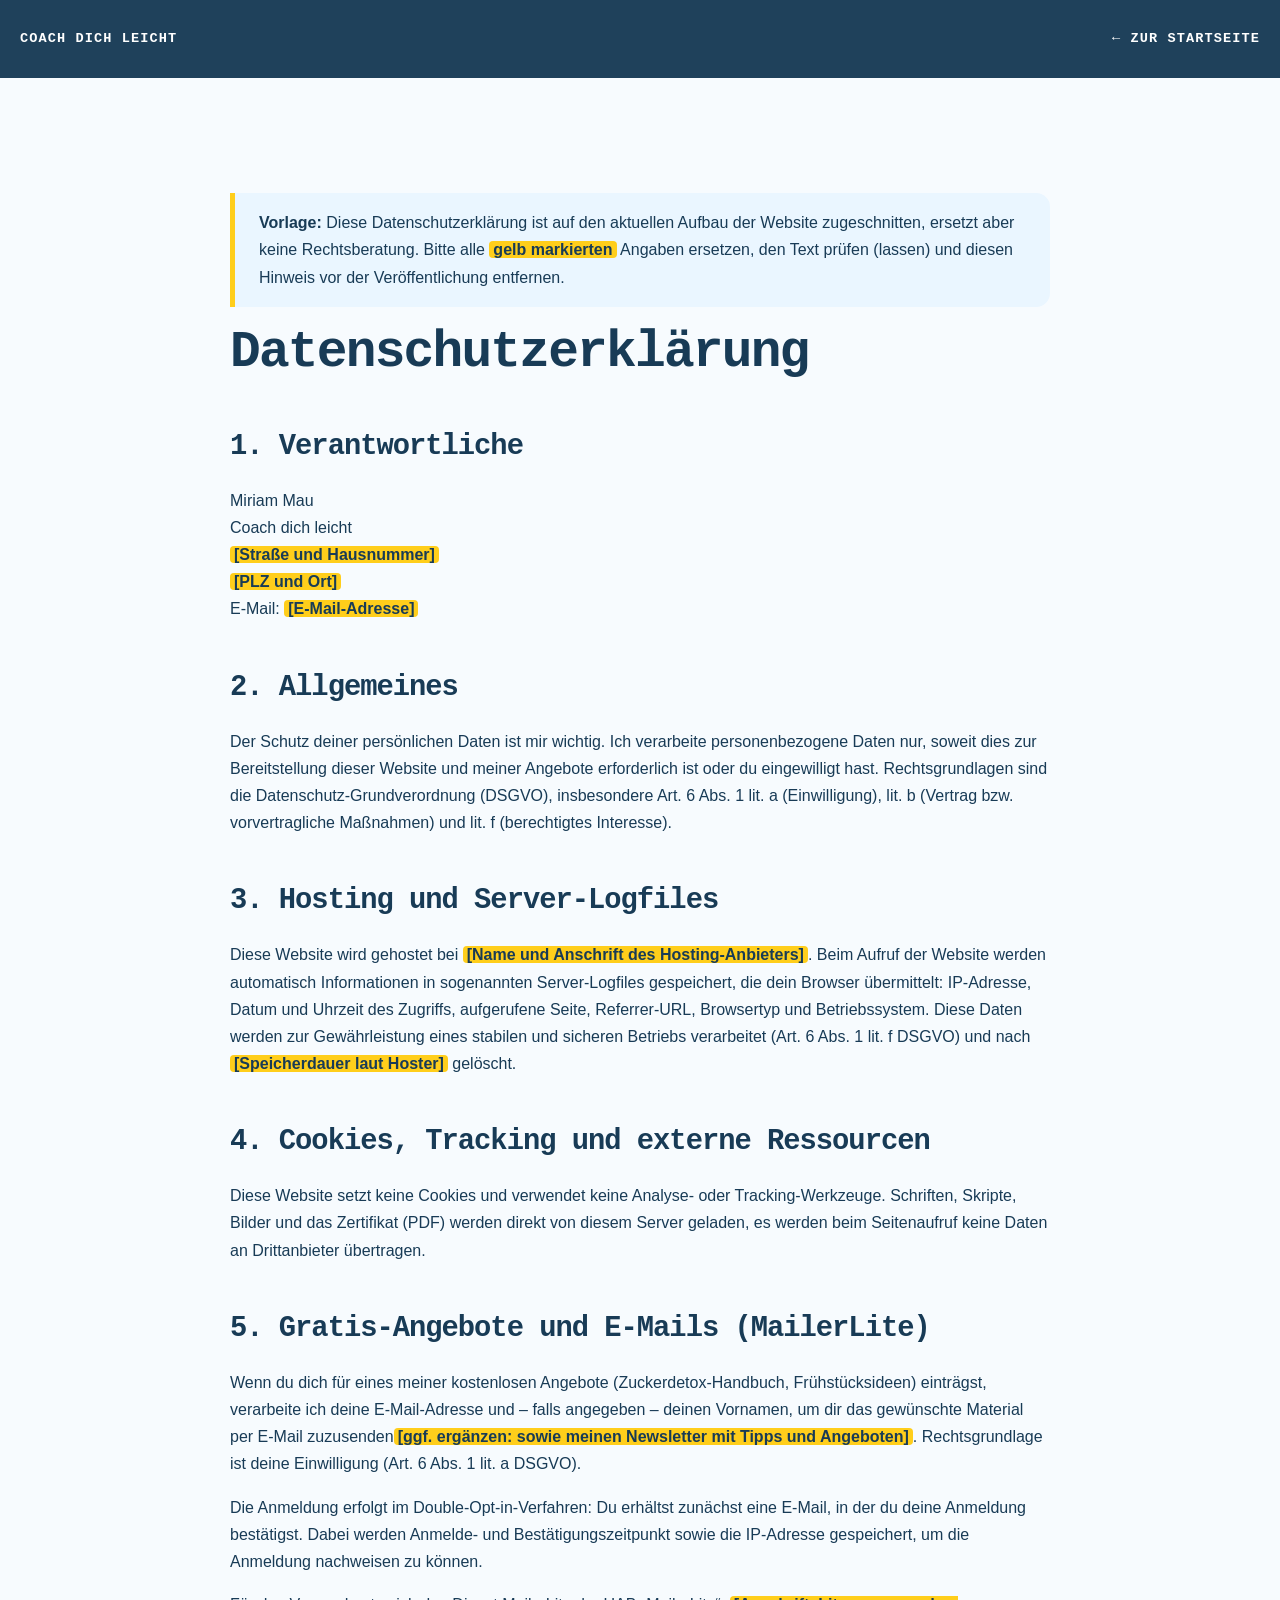
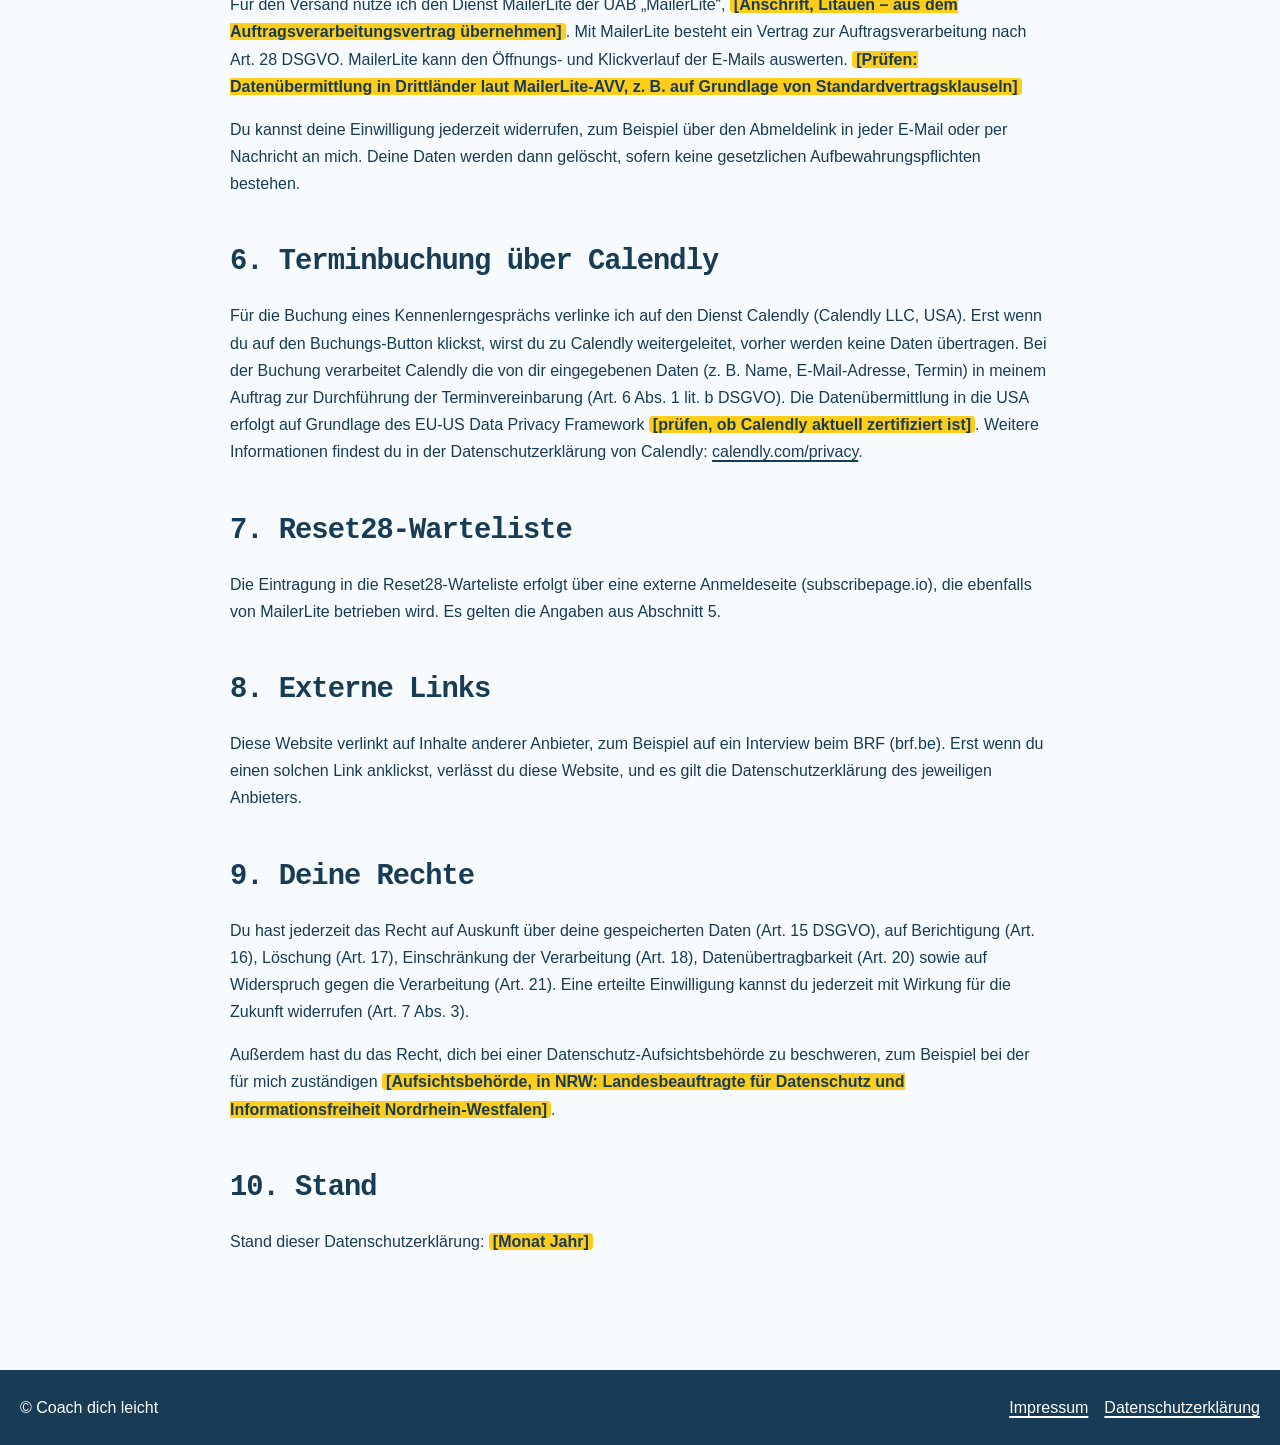
==== datenschutz.html @ 6de807da "Performance, flüssige Animationen und Rechtsseiten-Vorlagen - Bilder als WebP in mehreren Größen (bi" ====
<!DOCTYPE html>
<html lang="de">
<head>
  <meta charset="UTF-8">
  <meta name="viewport" content="width=device-width, initial-scale=1.0">
  <meta name="theme-color" content="#183B56">
  <title>Datenschutzerklärung | Coach dich leicht</title>

  <link rel="icon" href="favicon.ico" sizes="any">
  <link rel="stylesheet" href="style.css">
</head>
<body>
  <a class="skip-link" href="#main-content">Zum Inhalt springen</a>

  <header class="site-header">
    <div class="nav-container">
      <a class="brand-link" href="index.html" aria-label="Coach dich leicht – zur Startseite">
        <span>Coach dich leicht</span>
      </a>
      <a class="brand-link" href="index.html">← Zur Startseite</a>
    </div>
  </header>

  <main id="main-content" tabindex="-1">
    <section class="section">
      <div class="page-container legal-page">
        <!-- VORLAGE: Alle gelb markierten Platzhalter ersetzen, Angaben prüfen (lassen)
             und diesen Hinweiskasten vor der Veröffentlichung löschen. -->
        <p class="legal-note"><strong>Vorlage:</strong> Diese Datenschutzerklärung ist auf den aktuellen Aufbau der Website zugeschnitten, ersetzt aber keine Rechtsberatung. Bitte alle <span class="placeholder">gelb markierten</span> Angaben ersetzen, den Text prüfen (lassen) und diesen Hinweis vor der Veröffentlichung entfernen.</p>

        <h1>Datenschutzerklärung</h1>

        <h2>1. Verantwortliche</h2>
        <p>
          Miriam Mau<br>
          Coach dich leicht<br>
          <span class="placeholder">[Straße und Hausnummer]</span><br>
          <span class="placeholder">[PLZ und Ort]</span><br>
          E-Mail: <span class="placeholder">[E-Mail-Adresse]</span>
        </p>

        <h2>2. Allgemeines</h2>
        <p>Der Schutz deiner persönlichen Daten ist mir wichtig. Ich verarbeite personenbezogene Daten nur, soweit dies zur Bereitstellung dieser Website und meiner Angebote erforderlich ist oder du eingewilligt hast. Rechtsgrundlagen sind die Datenschutz-Grundverordnung (DSGVO), insbesondere Art. 6 Abs. 1 lit. a (Einwilligung), lit. b (Vertrag bzw. vorvertragliche Maßnahmen) und lit. f (berechtigtes Interesse).</p>

        <h2>3. Hosting und Server-Logfiles</h2>
        <p>Diese Website wird gehostet bei <span class="placeholder">[Name und Anschrift des Hosting-Anbieters]</span>. Beim Aufruf der Website werden automatisch Informationen in sogenannten Server-Logfiles gespeichert, die dein Browser übermittelt: IP-Adresse, Datum und Uhrzeit des Zugriffs, aufgerufene Seite, Referrer-URL, Browsertyp und Betriebssystem. Diese Daten werden zur Gewährleistung eines stabilen und sicheren Betriebs verarbeitet (Art. 6 Abs. 1 lit. f DSGVO) und nach <span class="placeholder">[Speicherdauer laut Hoster]</span> gelöscht.</p>

        <h2>4. Cookies, Tracking und externe Ressourcen</h2>
        <p>Diese Website setzt keine Cookies und verwendet keine Analyse- oder Tracking-Werkzeuge. Schriften, Skripte, Bilder und das Zertifikat (PDF) werden direkt von diesem Server geladen, es werden beim Seitenaufruf keine Daten an Drittanbieter übertragen.</p>

        <h2>5. Gratis-Angebote und E-Mails (MailerLite)</h2>
        <p>Wenn du dich für eines meiner kostenlosen Angebote (Zuckerdetox-Handbuch, Frühstücksideen) einträgst, verarbeite ich deine E-Mail-Adresse und – falls angegeben – deinen Vornamen, um dir das gewünschte Material per E-Mail zuzusenden<span class="placeholder">[ggf. ergänzen: sowie meinen Newsletter mit Tipps und Angeboten]</span>. Rechtsgrundlage ist deine Einwilligung (Art. 6 Abs. 1 lit. a DSGVO).</p>
        <p>Die Anmeldung erfolgt im Double-Opt-in-Verfahren: Du erhältst zunächst eine E-Mail, in der du deine Anmeldung bestätigst. Dabei werden Anmelde- und Bestätigungszeitpunkt sowie die IP-Adresse gespeichert, um die Anmeldung nachweisen zu können.</p>
        <p>Für den Versand nutze ich den Dienst MailerLite der UAB „MailerLite“, <span class="placeholder">[Anschrift, Litauen – aus dem Auftragsverarbeitungsvertrag übernehmen]</span>. Mit MailerLite besteht ein Vertrag zur Auftragsverarbeitung nach Art. 28 DSGVO. MailerLite kann den Öffnungs- und Klickverlauf der E-Mails auswerten. <span class="placeholder">[Prüfen: Datenübermittlung in Drittländer laut MailerLite-AVV, z. B. auf Grundlage von Standardvertragsklauseln]</span></p>
        <p>Du kannst deine Einwilligung jederzeit widerrufen, zum Beispiel über den Abmeldelink in jeder E-Mail oder per Nachricht an mich. Deine Daten werden dann gelöscht, sofern keine gesetzlichen Aufbewahrungspflichten bestehen.</p>

        <h2>6. Terminbuchung über Calendly</h2>
        <p>Für die Buchung eines Kennenlerngesprächs verlinke ich auf den Dienst Calendly (Calendly LLC, USA). Erst wenn du auf den Buchungs-Button klickst, wirst du zu Calendly weitergeleitet, vorher werden keine Daten übertragen. Bei der Buchung verarbeitet Calendly die von dir eingegebenen Daten (z. B. Name, E-Mail-Adresse, Termin) in meinem Auftrag zur Durchführung der Terminvereinbarung (Art. 6 Abs. 1 lit. b DSGVO). Die Datenübermittlung in die USA erfolgt auf Grundlage des EU-US Data Privacy Framework <span class="placeholder">[prüfen, ob Calendly aktuell zertifiziert ist]</span>. Weitere Informationen findest du in der Datenschutzerklärung von Calendly: <a href="https://calendly.com/privacy" target="_blank" rel="noopener noreferrer">calendly.com/privacy</a>.</p>

        <h2>7. Reset28-Warteliste</h2>
        <p>Die Eintragung in die Reset28-Warteliste erfolgt über eine externe Anmeldeseite (subscribepage.io), die ebenfalls von MailerLite betrieben wird. Es gelten die Angaben aus Abschnitt 5.</p>

        <h2>8. Externe Links</h2>
        <p>Diese Website verlinkt auf Inhalte anderer Anbieter, zum Beispiel auf ein Interview beim BRF (brf.be). Erst wenn du einen solchen Link anklickst, verlässt du diese Website, und es gilt die Datenschutzerklärung des jeweiligen Anbieters.</p>

        <h2>9. Deine Rechte</h2>
        <p>Du hast jederzeit das Recht auf Auskunft über deine gespeicherten Daten (Art. 15 DSGVO), auf Berichtigung (Art. 16), Löschung (Art. 17), Einschränkung der Verarbeitung (Art. 18), Datenübertragbarkeit (Art. 20) sowie auf Widerspruch gegen die Verarbeitung (Art. 21). Eine erteilte Einwilligung kannst du jederzeit mit Wirkung für die Zukunft widerrufen (Art. 7 Abs. 3).</p>
        <p>Außerdem hast du das Recht, dich bei einer Datenschutz-Aufsichtsbehörde zu beschweren, zum Beispiel bei der für mich zuständigen <span class="placeholder">[Aufsichtsbehörde, in NRW: Landesbeauftragte für Datenschutz und Informationsfreiheit Nordrhein-Westfalen]</span>.</p>

        <h2>10. Stand</h2>
        <p>Stand dieser Datenschutzerklärung: <span class="placeholder">[Monat Jahr]</span></p>
      </div>
    </section>
  </main>

  <footer class="site-footer">
    <div class="page-container footer-inner">
      <p>&copy; Coach dich leicht</p>
      <nav aria-label="Rechtliche Navigation">
        <a href="impressum.html">Impressum</a>
        <a href="datenschutz.html" aria-current="page">Datenschutzerklärung</a>
      </nav>
    </div>
  </footer>
</body>
</html>
---- style.css ----
/* =========================================================
   COACH DICH LEICHT – STYLE.CSS
   Mobile-first, responsive, accessible
   ========================================================= */

:root {
  --color-blue: #183b56;
  --color-blue-dark: #102c42;
  --color-yellow: #ffce1b;
  --color-yellow-dark: #e4b400;
  --color-stone: #d6b588;
  --color-stone-light: #f3e8d8;
  --color-white: #ffffff;
  --color-ink: #183b56;
  --color-muted: #5f6f7b;
  --color-error: #a32121;
  --color-success: #216e39;

  --font-family: "Helvetica Neue", Helvetica, Arial, sans-serif;
  --container: 1180px;
  --header-height: 72px;

  --radius-small: 10px;
  --radius-medium: 18px;
  --radius-large: 28px;

  --shadow-small: 0 8px 24px rgba(24, 59, 86, 0.10);
  --shadow-medium: 0 18px 45px rgba(24, 59, 86, 0.16);

  --space-1: 0.5rem;
  --space-2: 0.75rem;
  --space-3: 1rem;
  --space-4: 1.5rem;
  --space-5: 2rem;
  --space-6: 3rem;
  --space-7: 4.5rem;
  --space-8: 6rem;
}

*,
*::before,
*::after {
  box-sizing: border-box;
}

html {
  scroll-behavior: smooth;
  scroll-padding-top: var(--header-height);
}

body {
  margin: 0;
  overflow-x: hidden;
  color: var(--color-ink);
  background: var(--color-white);
  font-family: var(--font-family);
  font-size: 1rem;
  line-height: 1.65;
  -webkit-font-smoothing: antialiased;
  text-rendering: optimizeLegibility;
}

img {
  display: block;
  max-width: 100%;
  height: auto;
}

a {
  color: inherit;
  text-decoration-thickness: 0.1em;
  text-underline-offset: 0.2em;
}

button,
input,
select,
textarea {
  font: inherit;
}

button,
a {
  -webkit-tap-highlight-color: transparent;
}

h1,
h2,
h3,
h4,
p,
blockquote,
figure {
  margin-top: 0;
}

h1,
h2,
h3,
h4 {
  color: var(--color-blue);
  font-weight: 800;
  line-height: 1.15;
  text-wrap: balance;
}

h1,
h2,
h3 {
  text-transform: uppercase;
  letter-spacing: 0.035em;
}

h1 {
  font-size: clamp(2rem, 7vw, 4.5rem);
}

h2 {
  font-size: clamp(2rem, 5vw, 3.5rem);
}

h3 {
  font-size: clamp(1.4rem, 3vw, 2.1rem);
}

h4 {
  margin-top: var(--space-5);
  font-size: clamp(1.15rem, 2vw, 1.45rem);
  text-transform: uppercase;
  letter-spacing: 0.025em;
}

p:last-child {
  margin-bottom: 0;
}

section,
article {
  scroll-margin-top: calc(var(--header-height) + 18px);
}

.page-container {
  width: min(calc(100% - 2rem), var(--container));
  margin-inline: auto;
}

.section {
  padding-block: var(--space-7);
}

.section-heading {
  max-width: 760px;
  margin-bottom: var(--space-6);
}

.section-heading h2 {
  margin-bottom: 0;
}

.section-heading-light h2,
.section-heading-light .eyebrow {
  color: var(--color-white);
}

.eyebrow {
  margin-bottom: var(--space-1);
  color: var(--color-blue);
  font-size: 0.82rem;
  font-weight: 800;
  letter-spacing: 0.16em;
  text-transform: uppercase;
}

.skip-link {
  position: fixed;
  z-index: 9999;
  top: 0.5rem;
  left: 0.5rem;
  padding: 0.7rem 1rem;
  border-radius: var(--radius-small);
  color: var(--color-white);
  background: var(--color-blue);
  transform: translateY(-150%);
}

.skip-link:focus {
  transform: translateY(0);
}

:focus-visible {
  outline: 3px solid var(--color-yellow);
  outline-offset: 4px;
}

/* Header and navigation */
.site-header {
  position: sticky;
  z-index: 1000;
  top: 0;
  min-height: var(--header-height);
  color: var(--color-white);
  background: var(--color-blue);
  box-shadow: 0 4px 20px rgba(16, 44, 66, 0.18);
}

.nav-container {
  position: relative;
  display: flex;
  align-items: center;
  justify-content: space-between;
  width: min(calc(100% - 2rem), var(--container));
  min-height: var(--header-height);
  margin-inline: auto;
}

.brand-link {
  color: var(--color-white);
  font-size: 0.85rem;
  font-weight: 800;
  letter-spacing: 0.08em;
  text-decoration: none;
  text-transform: uppercase;
}

.menu-toggle {
  display: grid;
  gap: 5px;
  width: 46px;
  height: 46px;
  padding: 11px;
  border: 1px solid rgba(255, 255, 255, 0.5);
  border-radius: var(--radius-small);
  color: var(--color-white);
  background: transparent;
  cursor: pointer;
}

.menu-toggle span {
  display: block;
  width: 100%;
  height: 2px;
  margin-block: auto;
  border-radius: 999px;
  background: currentColor;
  transition: transform 220ms ease, opacity 220ms ease;
}

.menu-toggle[aria-expanded="true"] span:nth-child(1) {
  transform: translateY(7px) rotate(45deg);
}

.menu-toggle[aria-expanded="true"] span:nth-child(2) {
  opacity: 0;
}

.menu-toggle[aria-expanded="true"] span:nth-child(3) {
  transform: translateY(-7px) rotate(-45deg);
}

.primary-navigation {
  position: absolute;
  top: calc(100% + 1px);
  right: 0;
  left: 0;
  display: none;
  padding: 1rem;
  color: var(--color-blue);
  background: var(--color-white);
  box-shadow: var(--shadow-medium);
}

.primary-navigation.is-open {
  display: block;
}

.nav-list,
.nav-submenu {
  padding: 0;
  margin: 0;
  list-style: none;
}

.nav-list a {
  display: block;
  padding: 0.75rem 0.4rem;
  font-size: 0.78rem;
  font-weight: 800;
  letter-spacing: 0.08em;
  text-decoration: none;
  text-transform: uppercase;
}

.nav-list a:hover,
.nav-list a:focus-visible {
  color: var(--color-blue-dark);
  text-decoration: underline;
  text-decoration-color: var(--color-yellow);
  text-decoration-thickness: 3px;
}

.nav-submenu {
  padding-left: 1rem;
  border-left: 3px solid var(--color-yellow);
}

.nav-submenu a {
  font-size: 0.72rem;
  text-transform: none;
}

/* Buttons */
.button {
  display: inline-flex;
  align-items: center;
  justify-content: center;
  min-height: 48px;
  padding: 0.85rem 1.25rem;
  border: 2px solid transparent;
  border-radius: var(--radius-small);
  font-size: 0.78rem;
  font-weight: 900;
  letter-spacing: 0.055em;
  line-height: 1.2;
  text-align: center;
  text-decoration: none;
  text-transform: uppercase;
  cursor: pointer;
  transition: transform 180ms ease, box-shadow 180ms ease, background 180ms ease;
}

.button-primary {
  border-color: var(--color-white);
  color: var(--color-blue);
  background: var(--color-yellow);
  box-shadow: 0 8px 18px rgba(24, 59, 86, 0.18);
}

.button-primary:hover {
  background: var(--color-yellow-dark);
  box-shadow: 0 12px 24px rgba(24, 59, 86, 0.24);
  transform: translateY(-2px);
}

/* Hero */
.hero {
  position: relative;
  display: grid;
  min-height: calc(100svh - var(--header-height));
  overflow: hidden;
  place-items: center;
  background:
    radial-gradient(circle at 50% 45%, rgba(214, 181, 136, 0.18), transparent 42%),
    var(--color-white);
}

.hero-inner {
  display: grid;
  justify-items: center;
  padding-block: clamp(3rem, 9vw, 7rem);
  text-align: center;
}

.hero-logo {
  width: min(90vw, 650px);
  max-height: 47vh;
  margin-bottom: var(--space-4);
  object-fit: contain;
}

.hero-text {
  max-width: 900px;
}

.hero-text h1 {
  margin-bottom: var(--space-3);
}

.hero-text p {
  max-width: 700px;
  margin-inline: auto;
  color: var(--color-muted);
  font-size: clamp(1rem, 2vw, 1.25rem);
}

.hero-buttons {
  display: flex;
  flex-wrap: wrap;
  gap: var(--space-3);
  justify-content: center;
  margin-top: var(--space-4);
}

/* About */
.about-section {
  background: var(--color-stone);
}

.story-row {
  display: grid;
  gap: var(--space-4);
  align-items: stretch;
  margin-bottom: var(--space-6);
}

.story-row:last-child {
  margin-bottom: 0;
}

.story-media {
  overflow: hidden;
  min-height: 350px;
  margin: 0;
  border: 3px solid var(--color-blue);
  border-radius: var(--radius-medium);
  background: var(--color-white);
  box-shadow: var(--shadow-medium);
}

.story-media-yellow {
  border-color: var(--color-yellow);
}

.story-media img {
  width: 100%;
  height: 100%;
  object-fit: cover;
  object-position: center;
}

.story-card {
  display: flex;
  flex-direction: column;
  justify-content: center;
  padding: clamp(1.35rem, 4vw, 2.5rem);
  border: 3px solid var(--color-yellow);
  border-radius: var(--radius-medium);
  background: var(--color-white);
  box-shadow: var(--shadow-small);
}

.story-card-blue {
  border-color: var(--color-blue);
}

.story-card blockquote {
  padding-left: var(--space-4);
  border-left: 5px solid var(--color-yellow);
  color: var(--color-blue);
  font-size: clamp(1.1rem, 2.4vw, 1.45rem);
  font-weight: 700;
}

/* Testimonials */
.testimonials-section {
  background: var(--color-yellow);
}

.carousel-shell {
  position: relative;
}

.testimonials-track {
  display: flex;
  gap: var(--space-4);
  overflow-x: auto;
  /* No horizontal padding: it made the track snap-scroll on load,
     which Chrome treats as a scroll and stops measuring LCP. */
  padding: 0.5rem 0 1.5rem;
  scroll-padding-inline: 0.25rem;
  scroll-behavior: smooth;
  scroll-snap-type: x mandatory;
  scrollbar-color: var(--color-blue) rgba(255, 255, 255, 0.5);
  scrollbar-width: thin;
}

.testimonial-card {
  flex: 0 0 min(88vw, 390px);
  min-height: 285px;
  padding: clamp(1.35rem, 4vw, 2rem);
  border: 2px solid rgba(24, 59, 86, 0.14);
  border-radius: var(--radius-medium);
  background: var(--color-white);
  box-shadow: var(--shadow-medium);
  scroll-snap-align: start;
}

.testimonial-card p {
  font-size: 1.02rem;
}

.carousel-button {
  position: absolute;
  z-index: 2;
  top: 50%;
  display: none;
  width: 48px;
  height: 48px;
  border: 2px solid var(--color-blue);
  border-radius: 50%;
  color: var(--color-blue);
  background: var(--color-white);
  box-shadow: var(--shadow-small);
  cursor: pointer;
  transform: translateY(-50%);
}

.carousel-button--prev {
  left: -24px;
}

.carousel-button--next {
  right: -24px;
}

/* Offers */
.offers-section {
  color: var(--color-white);
  background: var(--color-blue);
}

.offer-jump-links {
  display: flex;
  flex-wrap: wrap;
  gap: var(--space-3);
  margin-bottom: var(--space-5);
}

.offer-intro,
.offer-card {
  margin-bottom: var(--space-5);
  padding: clamp(1.35rem, 4vw, 2.8rem);
  border: 3px solid var(--color-stone);
  border-radius: var(--radius-medium);
  color: var(--color-blue);
  background: var(--color-white);
  box-shadow: var(--shadow-medium);
}

.offer-card:last-child {
  margin-bottom: 0;
}

.offer-card h3,
.offer-card h4,
.offer-intro h3 {
  color: var(--color-blue);
}

.offer-label {
  color: var(--color-muted);
  font-size: 0.8rem;
  font-weight: 900;
  letter-spacing: 0.13em;
  text-transform: uppercase;
}

.check-list {
  padding: 0;
  list-style: none;
}

.check-list li {
  position: relative;
  padding-left: 1.8rem;
  margin-bottom: 0.65rem;
}

.check-list li::before {
  position: absolute;
  top: 0;
  left: 0;
  color: var(--color-yellow-dark);
  content: "✓";
  font-weight: 900;
}

.reset-quotes {
  display: grid;
  gap: var(--space-3);
  margin-bottom: var(--space-4);
}

.reset-quotes blockquote {
  margin: 0;
  padding: var(--space-4);
  border-left: 5px solid var(--color-yellow);
  border-radius: 0 var(--radius-small) var(--radius-small) 0;
  background: var(--color-stone-light);
}

.reset-quotes cite {
  display: block;
  margin-top: 0.5rem;
  font-style: normal;
  font-weight: 800;
}

.price {
  display: flex;
  flex-wrap: wrap;
  gap: var(--space-2);
  align-items: baseline;
  color: var(--color-blue);
  font-size: clamp(2rem, 5vw, 3.25rem);
  font-weight: 900;
}

.price span {
  color: var(--color-muted);
  font-size: 0.8rem;
  letter-spacing: 0.08em;
  text-transform: uppercase;
}

/* Forms */
.lead-form,
.contact-form {
  margin-top: var(--space-5);
}

.form-grid {
  display: grid;
  gap: var(--space-3);
}

.form-field {
  display: grid;
  gap: 0.45rem;
  margin-bottom: var(--space-3);
}

.form-field label,
.form-checkbox label {
  font-size: 0.88rem;
  font-weight: 800;
}

.form-field input,
.form-field select,
.form-field textarea {
  width: 100%;
  border: 2px solid rgba(24, 59, 86, 0.35);
  border-radius: var(--radius-small);
  padding: 0.85rem 0.95rem;
  color: var(--color-blue);
  background: var(--color-white);
}

.form-field input:focus,
.form-field select:focus,
.form-field textarea:focus {
  border-color: var(--color-blue);
  outline: 3px solid rgba(255, 206, 27, 0.55);
}

.form-field [aria-invalid="true"] {
  border-color: var(--color-error);
}

.form-checkbox {
  display: grid;
  grid-template-columns: auto 1fr;
  gap: 0.75rem;
  align-items: start;
  margin-bottom: var(--space-4);
}

.form-checkbox input {
  width: 1.2rem;
  height: 1.2rem;
  margin-top: 0.2rem;
  accent-color: var(--color-blue);
}

.field-error {
  min-height: 1.2em;
  color: var(--color-error);
  font-size: 0.82rem;
  font-weight: 700;
}

.form-status {
  min-height: 1.5em;
  margin-top: var(--space-3);
  font-weight: 800;
}

.form-status.is-error {
  color: var(--color-error);
}

.form-status.is-success {
  color: var(--color-success);
}

/* Contact */
.contact-section {
  background: var(--color-white);
}

.contact-grid {
  display: grid;
  gap: var(--space-5);
}

.contact-copy,
.contact-form {
  padding: clamp(1.35rem, 4vw, 2.5rem);
  border-radius: var(--radius-medium);
  box-shadow: var(--shadow-small);
}

.contact-copy {
  border: 3px solid var(--color-yellow);
  background: var(--color-stone-light);
}

.contact-form {
  border: 3px solid var(--color-blue);
  background: var(--color-white);
}

/* Footer */
.site-footer {
  padding-block: var(--space-4);
  color: var(--color-white);
  background: var(--color-blue);
}

.footer-inner {
  display: flex;
  flex-wrap: wrap;
  gap: var(--space-3);
  align-items: center;
  justify-content: space-between;
}

.footer-inner p {
  margin: 0;
}

.footer-inner nav {
  display: flex;
  flex-wrap: wrap;
  gap: var(--space-3);
}

/* Tablet */
@media (min-width: 768px) {
  :root {
    --header-height: 78px;
  }

  .section {
    padding-block: var(--space-8);
  }

  .story-row {
    grid-template-columns: minmax(280px, 0.85fr) minmax(0, 1.15fr);
    gap: var(--space-5);
  }

  .story-row-reverse {
    grid-template-columns: minmax(0, 1.15fr) minmax(280px, 0.85fr);
  }

  .story-row-reverse .story-media {
    grid-column: 2;
    grid-row: 1;
  }

  .story-row-reverse .story-card {
    grid-column: 1;
    grid-row: 1;
  }

  .testimonial-card {
    flex-basis: min(46vw, 420px);
  }

  .carousel-button {
    display: grid;
    place-items: center;
  }

  .form-grid {
    grid-template-columns: repeat(2, minmax(0, 1fr));
  }

  .form-field-full {
    grid-column: 1 / -1;
  }
}

/* Laptop and desktop navigation */
@media (min-width: 992px) {
  .menu-toggle {
    display: none;
  }

  .primary-navigation {
    position: static;
    display: block;
    padding: 0;
    color: var(--color-white);
    background: transparent;
    box-shadow: none;
  }

  .nav-list {
    display: flex;
    align-items: center;
    gap: 0.2rem;
  }

  .nav-list > li {
    position: relative;
  }

  .nav-list a {
    padding: 1rem 0.72rem;
  }

  .nav-list a:hover,
  .nav-list a:focus-visible {
    color: var(--color-white);
  }

  .nav-submenu {
    position: absolute;
    top: 100%;
    left: 0;
    display: none;
    min-width: 245px;
    padding: 0.65rem;
    border: 0;
    border-radius: 0 0 var(--radius-small) var(--radius-small);
    color: var(--color-blue);
    background: var(--color-white);
    box-shadow: var(--shadow-medium);
  }

  .nav-item-has-submenu:hover .nav-submenu,
  .nav-item-has-submenu:focus-within .nav-submenu {
    display: block;
  }

  .nav-submenu a {
    padding: 0.7rem;
  }

  .nav-submenu a:hover,
  .nav-submenu a:focus-visible {
    color: var(--color-blue-dark);
  }

  .story-row {
    gap: var(--space-6);
  }

  .testimonial-card {
    flex-basis: min(31vw, 390px);
  }

  .contact-grid {
    grid-template-columns: 0.78fr 1.22fr;
    align-items: start;
  }
}

@media (min-width: 1200px) {
  .hero-logo {
    width: 650px;
  }

  .offer-card,
  .offer-intro {
    padding: 3rem;
  }
}

@media (prefers-reduced-motion: reduce) {
  html {
    scroll-behavior: auto;
  }

  *,
  *::before,
  *::after {
    scroll-behavior: auto !important;
    transition-duration: 0.01ms !important;
    animation-duration: 0.01ms !important;
    animation-iteration-count: 1 !important;
  }
}


/* =========================================================
   DESIGN UPDATE 2.0 – LIGHT BLUE, COURIER, APPLE-INSPIRED
   ========================================================= */
:root {
  --color-sky: #eaf6ff;
  --color-sky-strong: #d7efff;
  --color-sky-deep: #bfe3fa;
  --color-surface: #f7fbfe;
  --color-cloud: rgba(201, 234, 255, 0.78);
  --font-heading: "Courier New", Courier, monospace;
  --container: 1240px;
  --radius-small: 14px;
  --radius-medium: 26px;
  --radius-large: 38px;
  --shadow-small: 0 12px 34px rgba(24, 59, 86, 0.08);
  --shadow-medium: 0 28px 80px rgba(24, 59, 86, 0.12);
}

body {
  background: var(--color-surface);
  line-height: 1.7;
}

h1,
h2,
h3,
h4,
.eyebrow,
.nav-list a,
.brand-link,
.button,
.offer-label,
.pillar-number {
  font-family: var(--font-heading);
}

h1,
h2,
h3,
h4 {
  letter-spacing: -0.035em;
  text-transform: none;
}

h1 {
  font-size: clamp(2.35rem, 7vw, 5.4rem);
}

h2 {
  font-size: clamp(2.2rem, 5vw, 4.4rem);
}

h3 {
  font-size: clamp(1.45rem, 3vw, 2.35rem);
}

.section {
  padding-block: clamp(5rem, 9vw, 9rem);
}

.section-heading-centered {
  max-width: 820px;
  margin-inline: auto;
  text-align: center;
}

.section-lead {
  max-width: 720px;
  margin: 1.25rem auto 0;
  color: var(--color-muted);
  font-size: clamp(1.05rem, 2vw, 1.28rem);
}

/* Solid header: a backdrop blur has to be recomputed on every scroll frame */
.site-header {
  background: rgba(24, 59, 86, 0.97);
  box-shadow: 0 1px 0 rgba(255, 255, 255, 0.15);
}

.button {
  border-radius: 999px;
  transition: transform 350ms cubic-bezier(0.22, 1, 0.36, 1), box-shadow 350ms ease, background 350ms ease;
}

.button-primary {
  border-color: var(--color-yellow);
  box-shadow: 0 12px 30px rgba(228, 180, 0, 0.18);
}

.button-primary:hover {
  color: var(--color-blue);
  background: #f7c817;
  box-shadow: 0 16px 36px rgba(228, 180, 0, 0.24);
  transform: translateY(-3px) scale(1.012);
}

.hero {
  min-height: calc(100svh - var(--header-height));
  background:
    radial-gradient(circle at 50% 28%, rgba(191, 227, 250, 0.7), transparent 34%),
    linear-gradient(180deg, #ffffff 0%, #f7fbfe 70%, var(--color-sky) 100%);
}

.hero-inner {
  padding-block: clamp(5rem, 10vw, 9rem);
}

.hero-visual {
  position: relative;
  display: grid;
  width: min(100%, 980px);
  place-items: center;
  isolation: isolate;
}

.hero-logo {
  position: relative;
  z-index: 2;
  width: min(82vw, 620px);
  max-height: 48vh;
  margin-bottom: var(--space-4);
}

.hero-cloud {
  position: absolute;
  z-index: 1;
  top: 42%;
  width: clamp(150px, 22vw, 310px);
  height: clamp(70px, 10vw, 130px);
  border-radius: 999px;
  background: var(--color-cloud);
  opacity: 0.9;
}

.hero-cloud-left {
  left: -2%;
}

.hero-cloud-right {
  right: -2%;
}

.cloud-bubble {
  position: absolute;
  display: block;
  border-radius: 50%;
  background: inherit;
}

.cloud-bubble-one {
  top: -38%;
  left: 17%;
  width: 45%;
  aspect-ratio: 1;
}

.cloud-bubble-two {
  top: -62%;
  left: 40%;
  width: 56%;
  aspect-ratio: 1;
}

.cloud-bubble-three {
  top: -28%;
  right: 5%;
  width: 38%;
  aspect-ratio: 1;
}

.hero-text p {
  font-size: clamp(1.05rem, 2vw, 1.35rem);
}

.about-section {
  background: linear-gradient(180deg, #f7fbfe 0%, var(--color-sky) 100%);
}

.story-row {
  align-items: center;
}

.story-media,
.story-card,
.offer-intro,
.offer-card,
.contact-copy,
.contact-form,
.testimonial-card,
.pillar-card {
  box-shadow: var(--shadow-small);
}

.story-media {
  border-width: 2px;
}

.story-card {
  border-width: 2px;
  padding: clamp(1.75rem, 4vw, 3.2rem);
}

/* Three pillars */
.pillars-section {
  background: #ffffff;
}

.pillars-grid {
  display: grid;
  gap: clamp(1.5rem, 3vw, 2.5rem);
}

.pillar-card {
  overflow: hidden;
  border: 1px solid rgba(24, 59, 86, 0.1);
  border-radius: var(--radius-large);
  background: #ffffff;
  transition: transform 500ms cubic-bezier(0.22, 1, 0.36, 1), box-shadow 500ms ease;
}

.pillar-card:hover {
  box-shadow: var(--shadow-medium);
  transform: translateY(-8px);
}

.pillar-media {
  overflow: hidden;
  aspect-ratio: 4 / 3;
  margin: 0;
  background: var(--color-sky);
}

.pillar-media img {
  width: 100%;
  height: 100%;
  object-fit: cover;
  transition: transform 800ms cubic-bezier(0.22, 1, 0.36, 1);
}

.pillar-card:hover .pillar-media img {
  transform: scale(1.035);
}

.pillar-content {
  padding: clamp(1.5rem, 3vw, 2.3rem);
}

.pillar-number {
  margin-bottom: 0.45rem;
  color: var(--color-yellow-dark);
  font-size: 0.88rem;
  font-weight: 800;
  letter-spacing: 0.14em;
}

.pillar-content blockquote {
  margin: 1.35rem 0;
  padding: 1rem 1.25rem;
  border-left: 4px solid var(--color-yellow);
  color: var(--color-blue);
  background: var(--color-sky);
  font-family: var(--font-heading);
  font-weight: 700;
}

.testimonials-section {
  background: linear-gradient(180deg, var(--color-sky) 0%, var(--color-sky-strong) 100%);
}

.testimonial-card {
  border: 1px solid rgba(24, 59, 86, 0.1);
}

.offers-section {
  background: linear-gradient(155deg, #102c42 0%, #183b56 52%, #224f70 100%);
}

.offer-intro,
.offer-card {
  border-width: 1px;
  border-color: rgba(214, 181, 136, 0.8);
}

.contact-section {
  background: linear-gradient(180deg, #ffffff 0%, var(--color-sky) 100%);
}

.contact-copy,
.contact-form {
  border-width: 2px;
}

@media (min-width: 768px) {
  .pillars-grid {
    grid-template-columns: repeat(2, minmax(0, 1fr));
  }

  .pillar-card:last-child {
    grid-column: 1 / -1;
    width: min(100%, 590px);
    margin-inline: auto;
  }
}

@media (min-width: 1100px) {
  .pillars-grid {
    grid-template-columns: repeat(3, minmax(0, 1fr));
  }

  .pillar-card:last-child {
    grid-column: auto;
    width: auto;
  }
}

@media (max-width: 767px) {
  .hero-cloud {
    top: 38%;
    width: 145px;
    height: 62px;
    opacity: 0.72;
  }

  .hero-cloud-left {
    left: -24%;
  }

  .hero-cloud-right {
    right: -24%;
  }
}


/* =========================================================
   FINAL POLISH – CONTACT CTA, INTERVIEW, OPINION CLOUDS
   ========================================================= */
.contact-grid-single {
  display: block;
  max-width: 900px;
  margin-inline: auto;
}

.contact-grid-single .contact-copy {
  padding: clamp(2rem, 6vw, 4.5rem);
  text-align: center;
}

.interview-card {
  display: grid;
  gap: clamp(1.5rem, 4vw, 3rem);
  align-items: center;
  margin-top: clamp(4rem, 8vw, 7rem);
  padding: clamp(1.5rem, 4vw, 3.5rem);
  border: 1px solid rgba(24, 59, 86, 0.1);
  border-radius: var(--radius-large);
  background: rgba(255, 255, 255, 0.86);
  box-shadow: var(--shadow-small);
}

.interview-copy p:not(.eyebrow) {
  max-width: 650px;
}

.interview-visual {
  position: relative;
  display: grid;
  min-height: 300px;
  overflow: hidden;
  padding: clamp(1.5rem, 5vw, 3rem);
  border-radius: calc(var(--radius-large) - 8px);
  color: var(--color-white);
  background:
    radial-gradient(circle at 70% 18%, rgba(255, 255, 255, 0.24), transparent 27%),
    linear-gradient(145deg, #6daed8 0%, #183b56 72%);
  text-decoration: none;
  place-content: end start;
  transition: transform 700ms cubic-bezier(0.22, 1, 0.36, 1), box-shadow 700ms ease;
}

.interview-visual:hover {
  box-shadow: var(--shadow-medium);
  transform: scale(1.012);
}

.interview-play {
  position: absolute;
  top: 50%;
  left: 50%;
  display: grid;
  width: 78px;
  height: 78px;
  border: 1px solid rgba(255, 255, 255, 0.55);
  border-radius: 50%;
  color: var(--color-blue);
  background: rgba(255, 255, 255, 0.92);
  box-shadow: 0 16px 44px rgba(16, 44, 66, 0.22);
  place-items: center;
  transform: translate(-50%, -50%);
  transition: transform 600ms cubic-bezier(0.22, 1, 0.36, 1);
}

.interview-visual:hover .interview-play {
  transform: translate(-50%, -50%) scale(1.08);
}

.interview-kicker {
  margin-bottom: 0.35rem;
  font-family: var(--font-heading);
  font-size: 0.78rem;
  font-weight: 800;
  letter-spacing: 0.12em;
  text-transform: uppercase;
}

.interview-visual strong {
  max-width: 480px;
  font-family: var(--font-heading);
  font-size: clamp(1.45rem, 4vw, 2.8rem);
  line-height: 1.08;
}

.testimonials-section {
  position: relative;
  overflow: hidden;
}

.testimonials-section .page-container {
  position: relative;
  z-index: 2;
}

.opinion-cloud {
  position: absolute;
  z-index: 1;
  width: clamp(170px, 24vw, 340px);
  height: clamp(74px, 11vw, 145px);
  border-radius: 999px;
  background: rgba(255, 255, 255, 0.38);
  opacity: 0.85;
  pointer-events: none;
}

.opinion-cloud-left {
  top: 12%;
  left: -7%;
}

.opinion-cloud-right {
  right: -8%;
  bottom: 10%;
}

.opinion-cloud span {
  position: absolute;
  border-radius: 50%;
  background: inherit;
}

.opinion-cloud span:nth-child(1) {
  top: -40%;
  left: 15%;
  width: 44%;
  aspect-ratio: 1;
}

.opinion-cloud span:nth-child(2) {
  top: -62%;
  left: 40%;
  width: 57%;
  aspect-ratio: 1;
}

.opinion-cloud span:nth-child(3) {
  top: -28%;
  right: 4%;
  width: 38%;
  aspect-ratio: 1;
}

@media (min-width: 860px) {
  .interview-card {
    grid-template-columns: 0.88fr 1.12fr;
  }
}

@media (max-width: 767px) {
  .opinion-cloud-left {
    left: -36%;
  }

  .opinion-cloud-right {
    right: -40%;
  }
}


/* =========================================================
   FINAL QUALITY PASS – SQUARE PILLARS, SECTION CLOUDS, SMOOTH MEDIA
   ========================================================= */
.pillar-media {
  width: calc(100% - 2rem);
  aspect-ratio: 1 / 1;
  margin: 1rem auto 0;
  overflow: hidden;
  border-radius: 24px;
  background: var(--color-sky);
}

.pillar-media img {
  width: 100%;
  height: 100%;
  aspect-ratio: 1 / 1;
  border-radius: inherit;
  object-fit: cover;
  object-position: center;
}

/* Every content section receives a consistent cloud pair. */
.about-section,
.pillars-section,
.testimonials-section,
.offers-section,
.contact-section {
  position: relative;
  overflow: hidden;
  isolation: isolate;
}

.about-section > .page-container,
.pillars-section > .page-container,
.testimonials-section > .page-container,
.offers-section > .page-container,
.contact-section > .page-container {
  position: relative;
  z-index: 2;
}

.section-cloud {
  position: absolute;
  z-index: 1;
  width: clamp(165px, 22vw, 330px);
  height: clamp(70px, 10vw, 135px);
  border-radius: 999px;
  opacity: 0.55;
  pointer-events: none;
}

.section-cloud-left {
  top: 11%;
  left: -8%;
}

.section-cloud-right {
  right: -9%;
  bottom: 10%;
}

.section-cloud.cloud-white {
  background: rgba(255, 255, 255, 0.66);
}

.section-cloud.cloud-blue {
  background: rgba(178, 221, 248, 0.58);
}

.section-cloud span {
  position: absolute;
  border-radius: 50%;
  background: inherit;
}

.section-cloud span:nth-child(1) {
  top: -38%;
  left: 14%;
  width: 44%;
  aspect-ratio: 1;
}

.section-cloud span:nth-child(2) {
  top: -62%;
  left: 40%;
  width: 58%;
  aspect-ratio: 1;
}

.section-cloud span:nth-child(3) {
  top: -27%;
  right: 4%;
  width: 38%;
  aspect-ratio: 1;
}

/* Remove obsolete opinion cloud rules from visual output. */
.opinion-cloud {
  display: none !important;
}

@media (max-width: 767px) {
  .section-cloud {
    width: 150px;
    height: 62px;
    opacity: 0.42;
  }

  .section-cloud-left {
    left: -38%;
  }

  .section-cloud-right {
    right: -40%;
  }
}


/* Page-top anchor used by the Startseite links. */
body#startseite {
  scroll-margin-top: 0;
}

/* FAQ POP-UP QUIZ */
.certificate-card{margin:clamp(3rem,7vw,6rem) 0;padding:clamp(1.5rem,4vw,3rem);border:1px solid rgba(24,59,86,.12);border-radius:var(--radius-large);background:rgba(255,255,255,.82);box-shadow:var(--shadow-small)}.certificate-frame{overflow:hidden;min-height:520px;border:2px solid var(--color-yellow);border-radius:24px;background:#fff}.certificate-pdf{display:block;width:100%;height:min(78vh,760px);border:0}.certificate-link{margin-top:1.25rem}.faq-section{position:relative;overflow:hidden;isolation:isolate;background:linear-gradient(180deg,#fff 0%,var(--color-sky) 100%)}.faq-section>.page-container{position:relative;z-index:2}.faq-quiz{width:min(100%,860px);margin:auto}.faq-quiz-progress{height:8px;overflow:hidden;margin-bottom:1.25rem;border-radius:999px;background:rgba(24,59,86,.12)}.faq-progress-bar{display:block;width:0;height:100%;border-radius:inherit;background:var(--color-yellow);transition:width .6s cubic-bezier(.22,1,.36,1)}.faq-quiz-slides,.faq-quiz-slide{min-height:430px}.faq-quiz-slide{padding:clamp(1.5rem,5vw,3.5rem);border:1px solid rgba(24,59,86,.12);border-radius:var(--radius-large);background:rgba(255,255,255,.95);box-shadow:var(--shadow-medium)}.faq-quiz-slide[hidden]{display:none!important}.faq-quiz-slide h3{max-width:720px;margin:0 auto 2rem;font-size:clamp(1.5rem,4vw,2.45rem);text-align:center}.faq-number{text-align:center;color:var(--color-muted);font-family:var(--font-heading);font-weight:800}.faq-actions{display:flex;flex-wrap:wrap;justify-content:center;gap:.75rem}.faq-choice{min-width:200px;padding:.75rem 1.1rem;border:2px solid var(--color-yellow);border-radius:999px;color:var(--color-blue);background:#fff;font-family:var(--font-heading);font-weight:800;cursor:pointer}.faq-choice[aria-pressed="true"]{background:var(--color-yellow)}.faq-response{max-width:700px;margin:1.5rem auto 0;padding:1.2rem;border-left:4px solid var(--color-yellow);border-radius:0 16px 16px 0;background:var(--color-sky)}.faq-next{display:flex;margin:1.5rem auto 0}.faq-result{color:#fff;background:var(--color-blue);text-align:center}.faq-result h3,.faq-result .eyebrow{color:#fff}.faq-waitlist-buttons{display:flex;flex-wrap:wrap;justify-content:center;gap:1rem;margin:1.5rem 0}.faq-restart{display:block;margin:1.25rem auto 0;border:0;color:#fff;background:transparent;text-decoration:underline;cursor:pointer}@media(max-width:767px){.certificate-frame{min-height:430px}.certificate-pdf{height:62vh}.faq-quiz-slides,.faq-quiz-slide{min-height:500px}.faq-choice{flex:1 1 100%;min-width:0}.faq-waitlist-buttons .button{width:100%}}


/* =========================================================
   CONTENT UPDATE – HERO, SELF-CHECK AND FREEBIES
   ========================================================= */
.hero-kicker {
  margin-bottom: 1rem;
  color: var(--color-blue);
  font-family: var(--font-heading);
  font-size: clamp(0.82rem, 1.5vw, 1rem);
  font-weight: 800;
  letter-spacing: 0.08em;
  text-transform: uppercase;
}

.hero-subline {
  max-width: 820px !important;
}

.hero-trustline {
  max-width: 900px;
  margin: 1.5rem auto 0;
  color: var(--color-blue);
  font-size: 0.92rem;
  font-weight: 700;
  text-align: center;
}

.freebies-block {
  margin-top: clamp(3rem, 7vw, 6rem);
}

.freebies-heading {
  margin-bottom: 1.5rem;
  text-align: center;
}

.freebies-heading h3 {
  color: var(--color-white);
}

.freebies-grid {
  display: grid;
  gap: clamp(1.25rem, 3vw, 2rem);
}

.freebie-card {
  display: flex;
  flex-direction: column;
  padding: clamp(1.5rem, 4vw, 2.8rem);
  border: 1px solid rgba(214, 181, 136, 0.8);
  border-radius: var(--radius-medium);
  color: var(--color-blue);
  background: var(--color-white);
  box-shadow: var(--shadow-medium);
}

.freebie-card h3 {
  color: var(--color-blue);
}

.freebie-card .freebie-cta {
  align-self: flex-start;
  margin-top: auto;
}

@media (min-width: 850px) {
  .freebies-grid {
    grid-template-columns: repeat(2, minmax(0, 1fr));
    align-items: stretch;
  }
}

@media (max-width: 767px) {
  .hero-trustline {
    font-size: 0.82rem;
  }

  .freebie-card .freebie-cta {
    width: 100%;
  }
}


/* CUSTOM FREEBIE FORMS */
.custom-freebie-form-shell {
  width: 100%;
  margin-top: auto;
  padding-top: clamp(1.5rem, 3vw, 2rem);
}

.custom-freebie-form {
  display: grid;
  gap: 1rem;
  width: 100%;
  margin: 0;
}

.custom-form-field {
  display: grid;
  gap: 0.45rem;
}

.custom-form-field label {
  color: var(--color-blue);
  font-family: var(--font-family);
  font-size: 0.88rem;
  font-weight: 800;
  line-height: 1.4;
}

.custom-form-field input {
  width: 100%;
  min-height: 54px;
  margin: 0;
  padding: 0.9rem 1rem;
  border: 2px solid rgba(24, 59, 86, 0.24);
  border-radius: 14px;
  color: var(--color-blue);
  background: var(--color-white);
  font-family: var(--font-family);
  font-size: 1rem;
  font-weight: 500;
  line-height: 1.35;
  box-shadow: 0 8px 22px rgba(24, 59, 86, 0.07);
  transition: border-color 240ms ease, box-shadow 240ms ease, transform 240ms ease;
}

.custom-form-field input::placeholder {
  color: #7c8c98;
  opacity: 1;
}

.custom-form-field input:hover {
  border-color: rgba(24, 59, 86, 0.45);
}

.custom-form-field input:focus {
  border-color: var(--color-blue);
  outline: 3px solid rgba(255, 206, 27, 0.42);
  outline-offset: 1px;
  box-shadow: 0 12px 28px rgba(24, 59, 86, 0.12);
  transform: translateY(-1px);
}

.custom-form-field input[aria-invalid="true"] {
  border-color: var(--color-error);
  outline-color: rgba(163, 33, 33, 0.18);
}

.custom-field-error {
  min-height: 1.2em;
  color: var(--color-error);
  font-size: 0.78rem;
  font-weight: 700;
}

.custom-freebie-submit {
  position: relative;
  width: 100%;
  margin-top: 0.25rem;
  overflow: hidden;
}

.custom-freebie-submit.is-loading {
  pointer-events: none;
}

.custom-submit-loader {
  display: none;
  width: 18px;
  height: 18px;
  border: 3px solid rgba(24, 59, 86, 0.28);
  border-top-color: var(--color-blue);
  border-radius: 50%;
  animation: custom-form-spin 0.8s linear infinite;
}

.custom-freebie-submit.is-loading .custom-submit-label {
  display: none;
}

.custom-freebie-submit.is-loading .custom-submit-loader {
  display: block;
}

@keyframes custom-form-spin {
  to { transform: rotate(360deg); }
}

.custom-form-status {
  min-height: 1.4em;
  margin: 0;
  font-size: 0.86rem;
  font-weight: 800;
  line-height: 1.5;
}

.custom-form-status.is-success {
  padding: 1rem 1.1rem;
  border-left: 4px solid var(--color-yellow);
  border-radius: 0 14px 14px 0;
  color: var(--color-blue);
  background: var(--color-sky);
}

.custom-form-status.is-error {
  color: var(--color-error);
}

.mailerlite-submit-target {
  display: none;
}

.freebie-privacy-note {
  margin: 0.85rem 0 0;
  color: var(--color-muted);
  font-size: 0.76rem;
  line-height: 1.5;
  text-align: left;
}

.freebie-privacy-note a {
  color: var(--color-blue);
  font-weight: 800;
}

@media (max-width: 767px) {
  .custom-freebie-submit {
    padding-inline: 1rem;
    font-size: 0.72rem;
  }
}


/* =========================================================
   PERFORMANCE & ACCESSIBILITY PASS
   ========================================================= */

/* Hidden until GSAP takes over (see inline script in <head>) */
.anim-pending .hero-text,
.anim-pending .hero-buttons,
.anim-pending .hero-cloud,
.anim-pending .section-cloud,
.anim-pending .fade-up,
.anim-pending .slide-left,
.anim-pending .slide-right {
  opacity: 0;
}

/* Pillar numbers: darker gold for readable contrast (WCAG AA) */
.pillar-number {
  color: #8a6400;
}

/* Certificate: lightweight preview image linking to the PDF */
.certificate-preview {
  display: block;
  max-width: 640px;
  min-height: 0;
  transition: box-shadow 400ms ease, transform 400ms cubic-bezier(0.22, 1, 0.36, 1);
}

.certificate-preview img {
  width: 100%;
  height: auto;
}

.certificate-preview:hover {
  box-shadow: var(--shadow-medium);
  transform: translateY(-3px);
}

/* While GSAP flies an element in, its own CSS transitions (e.g. the pillar
   hover lift) must not chase the animated values – that caused the jitter. */
.gsap-active .fade-up:not(.is-revealed),
.gsap-active .slide-left:not(.is-revealed),
.gsap-active .slide-right:not(.is-revealed) {
  transition: none !important;
}

/* Skip link target */
main:focus {
  outline: none;
}

/* Carousel arrows sit as far out as possible without leaving the viewport */
.carousel-button--prev {
  left: max(-24px, calc((100% - 100vw) / 2 + 12px));
}

.carousel-button--next {
  right: max(-24px, calc((100% - 100vw) / 2 + 12px));
}

.carousel-button:disabled {
  cursor: default;
  opacity: 0.35;
}

/* Legal pages (Impressum, Datenschutz) */
.legal-page {
  max-width: 820px;
}

.legal-page h1 {
  font-size: clamp(2rem, 5vw, 3.2rem);
}

.legal-page h2 {
  margin-top: var(--space-6);
  font-size: clamp(1.3rem, 3vw, 1.8rem);
}

.legal-page a {
  word-break: break-word;
}

.placeholder {
  padding: 0 0.25em;
  border-radius: 4px;
  background: var(--color-yellow);
  font-weight: 700;
}

.legal-note {
  padding: var(--space-3) var(--space-4);
  border-left: 5px solid var(--color-yellow);
  border-radius: 0 var(--radius-small) var(--radius-small) 0;
  background: var(--color-sky);
}
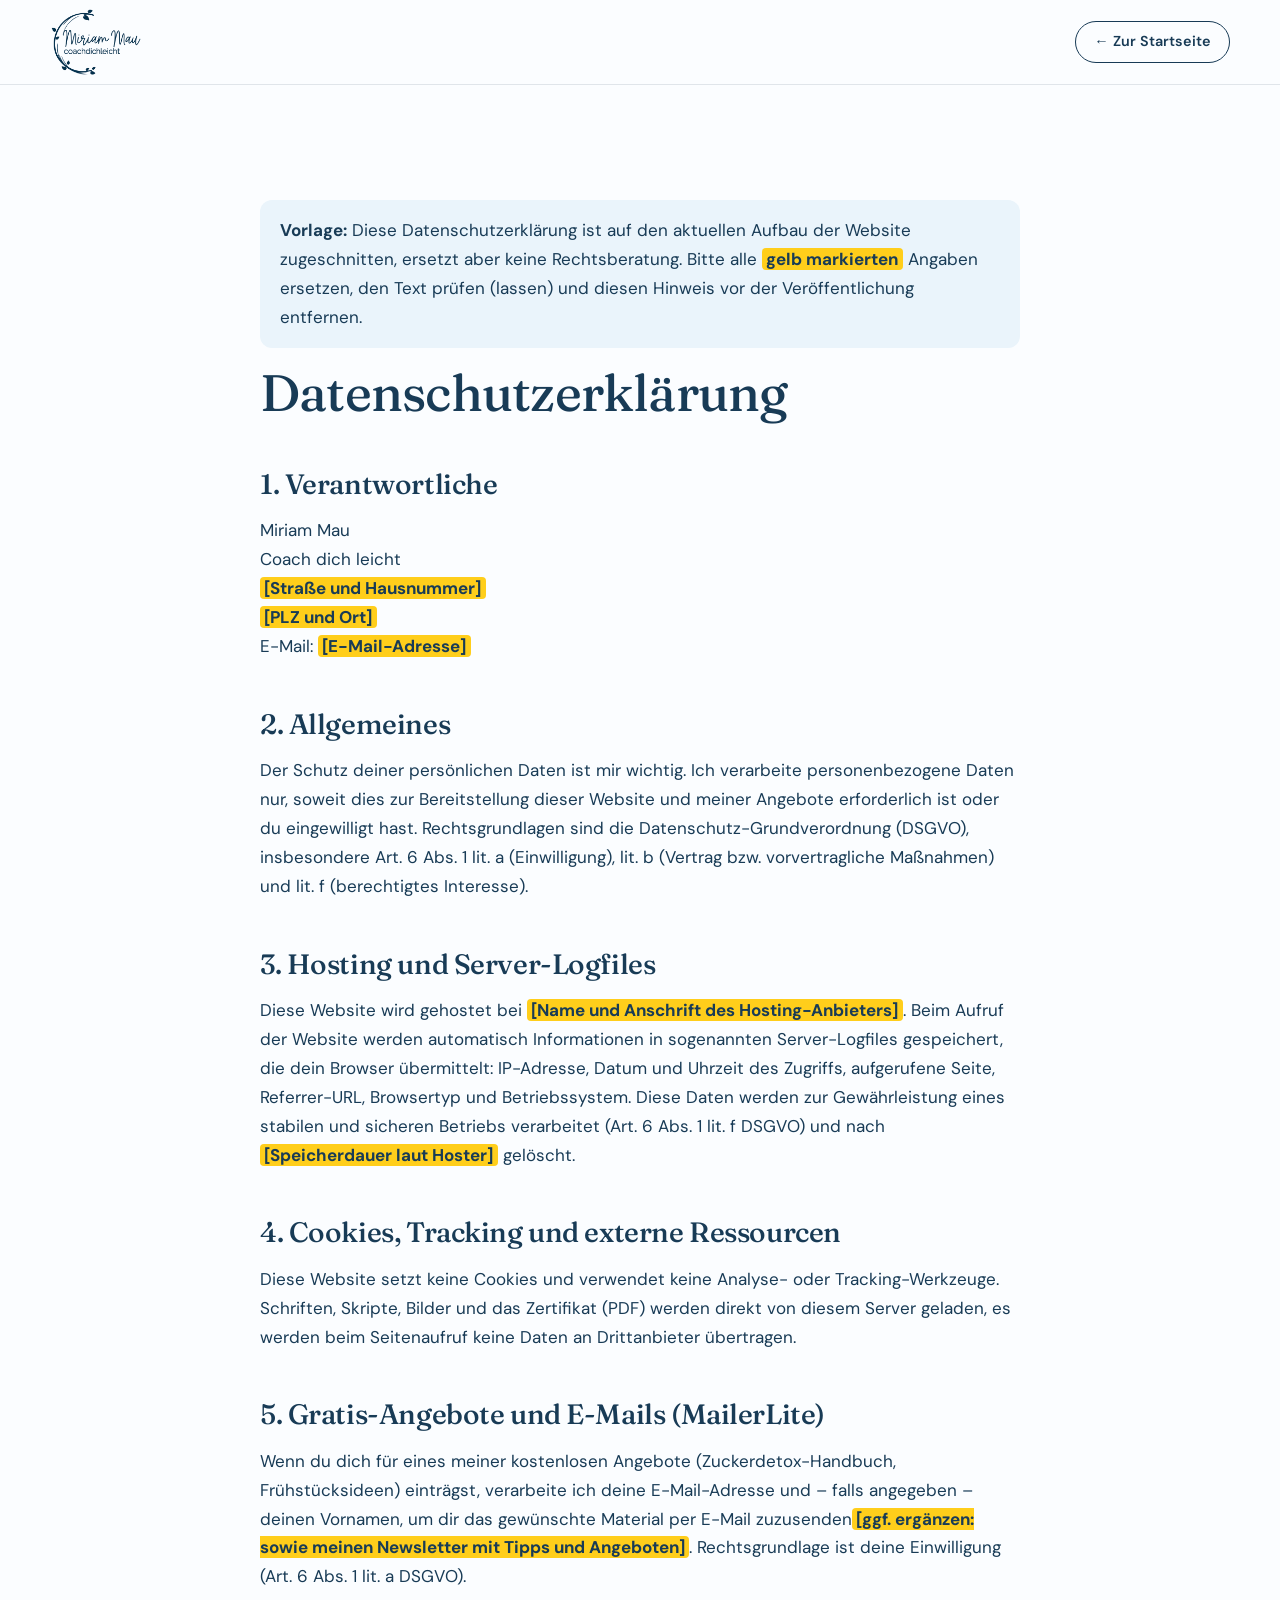
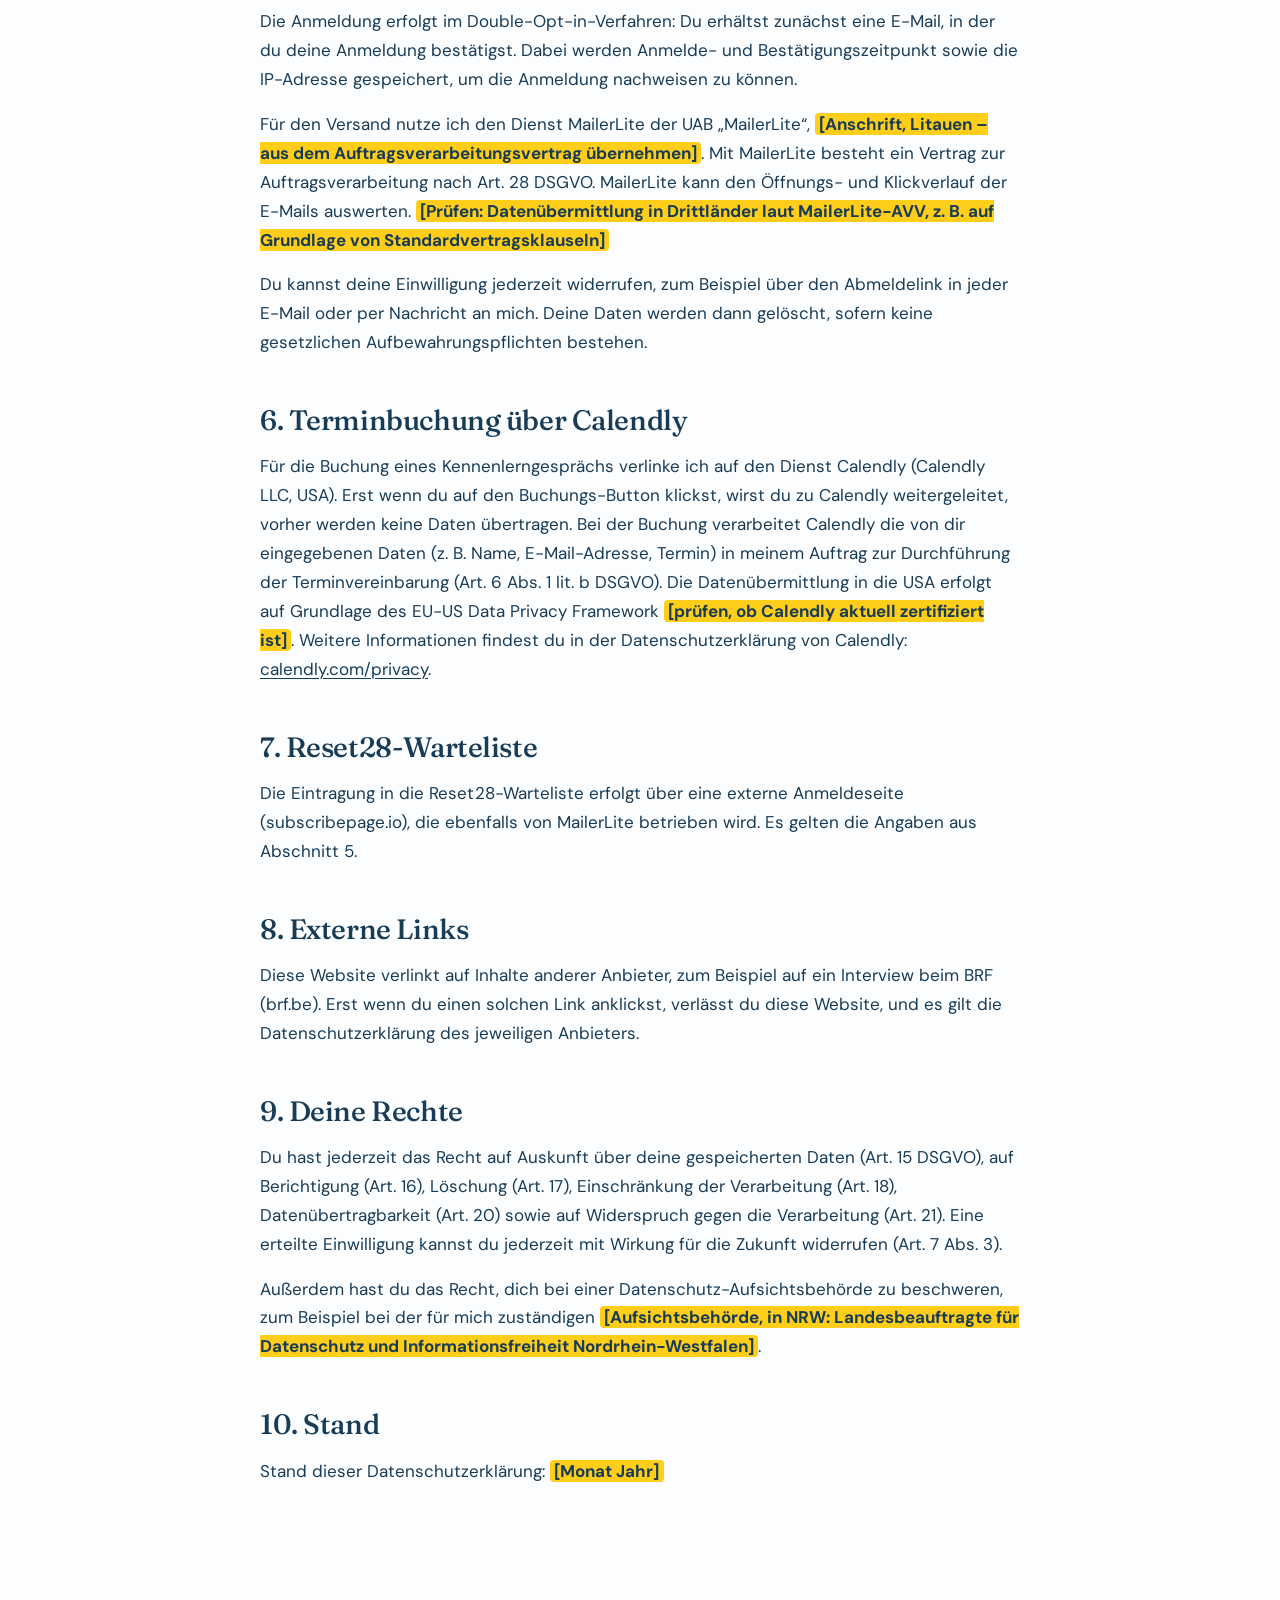
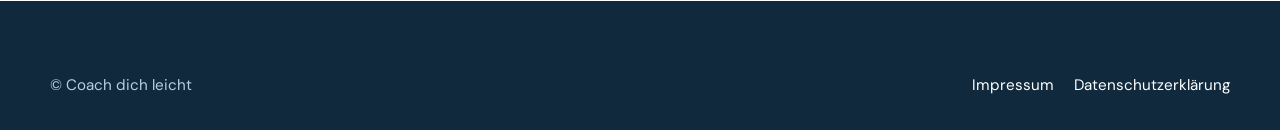
==== commit c2c42a8b: "Redesign-Vorschau: neue Typografie, Porträt-Hero, ruhigeres Design-System - Schriften Fraunces (Über" ====
--- a/datenschutz.html
+++ b/datenschutz.html
@@ -4,6 +4,7 @@
   <meta charset="UTF-8">
   <meta name="viewport" content="width=device-width, initial-scale=1.0">
   <meta name="theme-color" content="#183B56">
+  <meta name="robots" content="noindex, follow">
   <title>Datenschutzerklärung | Coach dich leicht</title>
 
   <link rel="icon" href="favicon.ico" sizes="any">
@@ -15,9 +16,9 @@
   <header class="site-header">
     <div class="nav-container">
       <a class="brand-link" href="index.html" aria-label="Coach dich leicht – zur Startseite">
-        <span>Coach dich leicht</span>
+        <img class="brand-logo" src="bilder/logo-700.webp" alt="" width="700" height="521">
       </a>
-      <a class="brand-link" href="index.html">← Zur Startseite</a>
+      <a class="button button-secondary button-small" href="index.html">← Zur Startseite</a>
     </div>
   </header>
 
@@ -74,9 +75,9 @@
   </main>
 
   <footer class="site-footer">
-    <div class="page-container footer-inner">
+    <div class="page-container footer-inner footer-inner-simple">
       <p>&copy; Coach dich leicht</p>
-      <nav aria-label="Rechtliche Navigation">
+      <nav aria-label="Rechtliche Navigation" class="footer-legal">
         <a href="impressum.html">Impressum</a>
         <a href="datenschutz.html" aria-current="page">Datenschutzerklärung</a>
       </nav>
--- a/style.css
+++ b/style.css
@@ -1,42 +1,68 @@
 /* =========================================================
    COACH DICH LEICHT – STYLE.CSS
-   Mobile-first, responsive, accessible
+   Calm editorial layout: generous white space, navy as the brand
+   colour, sky as the surface, sunny yellow reserved for primary actions.
    ========================================================= */
 
+@font-face {
+  font-family: "Fraunces";
+  src: url("fonts/fraunces.woff2") format("woff2");
+  font-weight: 300 900;
+  font-style: normal;
+  font-display: swap;
+}
+
+@font-face {
+  font-family: "Fraunces";
+  src: url("fonts/fraunces-italic.woff2") format("woff2");
+  font-weight: 300 900;
+  font-style: italic;
+  font-display: swap;
+}
+
+@font-face {
+  font-family: "DM Sans";
+  src: url("fonts/dm-sans.woff2") format("woff2");
+  font-weight: 100 1000;
+  font-style: normal;
+  font-display: swap;
+}
+
 :root {
-  --color-blue: #183b56;
-  --color-blue-dark: #102c42;
-  --color-yellow: #ffce1b;
-  --color-yellow-dark: #e4b400;
-  --color-stone: #d6b588;
-  --color-stone-light: #f3e8d8;
-  --color-white: #ffffff;
-  --color-ink: #183b56;
-  --color-muted: #5f6f7b;
-  --color-error: #a32121;
-  --color-success: #216e39;
-
-  --font-family: "Helvetica Neue", Helvetica, Arial, sans-serif;
+  /* Colour */
+  --navy: #183b56;
+  --navy-deep: #10293d;
+  --sky: #eaf4fb;
+  --sky-strong: #d4e9f7;
+  --paper: #fbfdff;
+  --white: #ffffff;
+  --sun: #ffce1b;
+  --sun-deep: #f2bd00;
+  --ink: #183b56;
+  --muted: #55697b;
+  --line: rgba(24, 59, 86, 0.12);
+  --on-dark: #ffffff;
+  --on-dark-muted: #b9cfe0;
+  --error: #a32121;
+  --success: #216e39;
+
+  /* Type */
+  --font-display: "Fraunces", Georgia, "Times New Roman", serif;
+  --font-body: "DM Sans", "Helvetica Neue", Arial, sans-serif;
+
+  /* Shape & depth */
+  --radius: 22px;
+  --radius-small: 12px;
+  --shadow: 0 18px 50px rgba(16, 41, 61, 0.09);
+  --shadow-lift: 0 26px 60px rgba(16, 41, 61, 0.14);
+
+  /* Layout */
   --container: 1180px;
-  --header-height: 72px;
-
-  --radius-small: 10px;
-  --radius-medium: 18px;
-  --radius-large: 28px;
-
-  --shadow-small: 0 8px 24px rgba(24, 59, 86, 0.10);
-  --shadow-medium: 0 18px 45px rgba(24, 59, 86, 0.16);
-
-  --space-1: 0.5rem;
-  --space-2: 0.75rem;
-  --space-3: 1rem;
-  --space-4: 1.5rem;
-  --space-5: 2rem;
-  --space-6: 3rem;
-  --space-7: 4.5rem;
-  --space-8: 6rem;
-}
-
+  --header-height: 76px;
+  --section-space: clamp(4.5rem, 9vw, 8.5rem);
+}
+
+/* ---------- Base ---------- */
 *,
 *::before,
 *::after {
@@ -51,13 +77,12 @@
 body {
   margin: 0;
   overflow-x: hidden;
-  color: var(--color-ink);
-  background: var(--color-white);
-  font-family: var(--font-family);
-  font-size: 1rem;
-  line-height: 1.65;
+  color: var(--ink);
+  background: var(--paper);
+  font-family: var(--font-body);
+  font-size: 1.0625rem;
+  line-height: 1.7;
   -webkit-font-smoothing: antialiased;
-  text-rendering: optimizeLegibility;
 }
 
 img {
@@ -68,107 +93,108 @@
 
 a {
   color: inherit;
-  text-decoration-thickness: 0.1em;
+  text-decoration-thickness: 0.08em;
   text-underline-offset: 0.2em;
 }
 
 button,
-input,
-select,
-textarea {
+input {
   font: inherit;
-}
-
-button,
-a {
-  -webkit-tap-highlight-color: transparent;
-}
-
-h1,
-h2,
-h3,
-h4,
-p,
-blockquote,
-figure {
-  margin-top: 0;
 }
 
 h1,
 h2,
 h3,
 h4 {
-  color: var(--color-blue);
-  font-weight: 800;
-  line-height: 1.15;
+  margin: 0;
+  color: var(--navy);
+  font-family: var(--font-display);
+  font-optical-sizing: auto;
+  font-weight: 500;
+  line-height: 1.12;
+  letter-spacing: -0.015em;
   text-wrap: balance;
 }
 
-h1,
-h2,
+h1 {
+  font-size: clamp(2.5rem, 5.6vw, 4.6rem);
+  font-weight: 450;
+}
+
+h2 {
+  font-size: clamp(2.1rem, 4.2vw, 3.4rem);
+}
+
 h3 {
+  font-size: clamp(1.4rem, 2.4vw, 1.9rem);
+}
+
+h4 {
+  font-size: 1.2rem;
+}
+
+h1 em,
+h2 em {
+  font-style: italic;
+  font-weight: 400;
+}
+
+p {
+  margin: 0;
+}
+
+article,
+.offer-card {
+  scroll-margin-top: 18px;
+}
+
+.page-container {
+  width: min(calc(100% - 2.5rem), var(--container));
+  margin-inline: auto;
+}
+
+.section {
+  padding-block: var(--section-space);
+}
+
+.eyebrow,
+.label {
+  display: block;
+  margin-bottom: 0.9rem;
+  color: var(--muted);
+  font-family: var(--font-body);
+  font-size: 0.78rem;
+  font-weight: 600;
+  letter-spacing: 0.14em;
+  line-height: 1.4;
   text-transform: uppercase;
-  letter-spacing: 0.035em;
-}
-
-h1 {
-  font-size: clamp(2rem, 7vw, 4.5rem);
-}
-
-h2 {
-  font-size: clamp(2rem, 5vw, 3.5rem);
-}
-
-h3 {
-  font-size: clamp(1.4rem, 3vw, 2.1rem);
-}
-
-h4 {
-  margin-top: var(--space-5);
-  font-size: clamp(1.15rem, 2vw, 1.45rem);
-  text-transform: uppercase;
-  letter-spacing: 0.025em;
-}
-
-p:last-child {
-  margin-bottom: 0;
-}
-
-section,
-article {
-  scroll-margin-top: calc(var(--header-height) + 18px);
-}
-
-.page-container {
-  width: min(calc(100% - 2rem), var(--container));
+}
+
+.label {
+  margin-bottom: 0.6rem;
+}
+
+.section-heading {
+  display: grid;
+  gap: 0;
+  max-width: 720px;
+  margin-bottom: clamp(2.5rem, 5vw, 4rem);
+}
+
+.section-heading-centered {
   margin-inline: auto;
-}
-
-.section {
-  padding-block: var(--space-7);
-}
-
-.section-heading {
-  max-width: 760px;
-  margin-bottom: var(--space-6);
-}
-
-.section-heading h2 {
-  margin-bottom: 0;
-}
-
-.section-heading-light h2,
-.section-heading-light .eyebrow {
-  color: var(--color-white);
-}
-
-.eyebrow {
-  margin-bottom: var(--space-1);
-  color: var(--color-blue);
-  font-size: 0.82rem;
-  font-weight: 800;
-  letter-spacing: 0.16em;
-  text-transform: uppercase;
+  text-align: center;
+}
+
+.section-lead {
+  max-width: 620px;
+  margin-top: 1.25rem;
+  color: var(--muted);
+  font-size: clamp(1.05rem, 1.6vw, 1.2rem);
+}
+
+.section-heading-centered .section-lead {
+  margin-inline: auto;
 }
 
 .skip-link {
@@ -178,8 +204,8 @@
   left: 0.5rem;
   padding: 0.7rem 1rem;
   border-radius: var(--radius-small);
-  color: var(--color-white);
-  background: var(--color-blue);
+  color: var(--white);
+  background: var(--navy);
   transform: translateY(-150%);
 }
 
@@ -188,19 +214,121 @@
 }
 
 :focus-visible {
-  outline: 3px solid var(--color-yellow);
-  outline-offset: 4px;
-}
-
-/* Header and navigation */
+  outline: 3px solid var(--sun);
+  outline-offset: 3px;
+}
+
+main:focus {
+  outline: none;
+}
+
+/* ---------- Buttons & links ---------- */
+.button {
+  display: inline-flex;
+  align-items: center;
+  justify-content: center;
+  gap: 0.5rem;
+  min-height: 50px;
+  padding: 0.8rem 1.6rem;
+  border: 1.5px solid transparent;
+  border-radius: 999px;
+  font-family: var(--font-body);
+  font-size: 0.98rem;
+  font-weight: 600;
+  line-height: 1.2;
+  text-align: center;
+  text-decoration: none;
+  cursor: pointer;
+  transition: background-color 250ms ease, border-color 250ms ease, color 250ms ease, transform 250ms ease, box-shadow 250ms ease;
+}
+
+.button:hover {
+  transform: translateY(-2px);
+}
+
+.button-primary {
+  color: var(--navy-deep);
+  background: var(--sun);
+  box-shadow: 0 10px 24px rgba(242, 189, 0, 0.28);
+}
+
+.button-primary:hover {
+  background: var(--sun-deep);
+  box-shadow: 0 14px 30px rgba(242, 189, 0, 0.34);
+}
+
+.button-secondary {
+  border-color: var(--navy);
+  color: var(--navy);
+  background: transparent;
+}
+
+.button-secondary:hover {
+  color: var(--white);
+  background: var(--navy);
+}
+
+.button-secondary-light {
+  border-color: rgba(255, 255, 255, 0.7);
+  color: var(--white);
+  background: transparent;
+}
+
+.button-secondary-light:hover {
+  color: var(--navy);
+  background: var(--white);
+}
+
+.button-dark {
+  color: var(--white);
+  background: var(--navy);
+}
+
+.button-dark:hover {
+  background: var(--navy-deep);
+}
+
+.button-small {
+  min-height: 42px;
+  padding: 0.55rem 1.15rem;
+  font-size: 0.9rem;
+}
+
+.button-large {
+  min-height: 58px;
+  padding: 1rem 2.1rem;
+  font-size: 1.05rem;
+}
+
+.button:disabled {
+  cursor: wait;
+  opacity: 0.6;
+  transform: none;
+}
+
+.text-link {
+  display: inline-flex;
+  align-items: center;
+  gap: 0.4rem;
+  color: var(--navy);
+  font-weight: 600;
+  text-decoration: underline;
+  text-decoration-color: var(--sun);
+  text-decoration-thickness: 2px;
+}
+
+.text-link::after {
+  content: "→";
+  transition: transform 250ms ease;
+}
+
+/* ---------- Header ---------- */
 .site-header {
   position: sticky;
   z-index: 1000;
   top: 0;
-  min-height: var(--header-height);
-  color: var(--color-white);
-  background: var(--color-blue);
-  box-shadow: 0 4px 20px rgba(16, 44, 66, 0.18);
+  border-bottom: 1px solid var(--line);
+  background: var(--paper);
 }
 
 .nav-container {
@@ -208,18 +336,36 @@
   display: flex;
   align-items: center;
   justify-content: space-between;
-  width: min(calc(100% - 2rem), var(--container));
+  gap: 1rem;
+  width: min(calc(100% - 2.5rem), var(--container));
   min-height: var(--header-height);
   margin-inline: auto;
 }
 
 .brand-link {
-  color: var(--color-white);
+  display: inline-flex;
+  align-items: center;
+  gap: 0.75rem;
+  color: var(--navy);
   font-size: 0.85rem;
-  font-weight: 800;
-  letter-spacing: 0.08em;
+  font-weight: 600;
+  letter-spacing: 0.06em;
   text-decoration: none;
   text-transform: uppercase;
+}
+
+.brand-logo {
+  width: auto;
+  height: 54px;
+}
+
+.brand-name {
+  position: absolute;
+  width: 1px;
+  height: 1px;
+  overflow: hidden;
+  clip: rect(0 0 0 0);
+  white-space: nowrap;
 }
 
 .menu-toggle {
@@ -227,11 +373,11 @@
   gap: 5px;
   width: 46px;
   height: 46px;
-  padding: 11px;
-  border: 1px solid rgba(255, 255, 255, 0.5);
-  border-radius: var(--radius-small);
-  color: var(--color-white);
-  background: transparent;
+  padding: 12px 11px;
+  border: 1px solid var(--line);
+  border-radius: 50%;
+  color: var(--navy);
+  background: var(--white);
   cursor: pointer;
 }
 
@@ -246,7 +392,7 @@
 }
 
 .menu-toggle[aria-expanded="true"] span:nth-child(1) {
-  transform: translateY(7px) rotate(45deg);
+  transform: translateY(6px) rotate(45deg);
 }
 
 .menu-toggle[aria-expanded="true"] span:nth-child(2) {
@@ -254,19 +400,19 @@
 }
 
 .menu-toggle[aria-expanded="true"] span:nth-child(3) {
-  transform: translateY(-7px) rotate(-45deg);
+  transform: translateY(-6px) rotate(-45deg);
 }
 
 .primary-navigation {
   position: absolute;
   top: calc(100% + 1px);
-  right: 0;
-  left: 0;
+  right: -1.25rem;
+  left: -1.25rem;
   display: none;
-  padding: 1rem;
-  color: var(--color-blue);
-  background: var(--color-white);
-  box-shadow: var(--shadow-medium);
+  padding: 1rem 1.25rem 1.5rem;
+  border-bottom: 1px solid var(--line);
+  background: var(--paper);
+  box-shadow: var(--shadow);
 }
 
 .primary-navigation.is-open {
@@ -275,493 +421,1227 @@
 
 .nav-list,
 .nav-submenu {
+  margin: 0;
   padding: 0;
-  margin: 0;
   list-style: none;
 }
 
-.nav-list a {
+.nav-list a:not(.button) {
   display: block;
-  padding: 0.75rem 0.4rem;
-  font-size: 0.78rem;
-  font-weight: 800;
-  letter-spacing: 0.08em;
+  padding: 0.7rem 0.25rem;
+  color: var(--navy);
+  font-size: 1rem;
+  font-weight: 500;
   text-decoration: none;
-  text-transform: uppercase;
-}
-
-.nav-list a:hover,
-.nav-list a:focus-visible {
-  color: var(--color-blue-dark);
+}
+
+.nav-list a:not(.button):hover {
   text-decoration: underline;
-  text-decoration-color: var(--color-yellow);
-  text-decoration-thickness: 3px;
+  text-decoration-color: var(--sun);
+  text-decoration-thickness: 2px;
 }
 
 .nav-submenu {
   padding-left: 1rem;
-  border-left: 3px solid var(--color-yellow);
-}
-
-.nav-submenu a {
-  font-size: 0.72rem;
-  text-transform: none;
-}
-
-/* Buttons */
-.button {
-  display: inline-flex;
-  align-items: center;
-  justify-content: center;
-  min-height: 48px;
-  padding: 0.85rem 1.25rem;
-  border: 2px solid transparent;
-  border-radius: var(--radius-small);
-  font-size: 0.78rem;
-  font-weight: 900;
-  letter-spacing: 0.055em;
-  line-height: 1.2;
-  text-align: center;
-  text-decoration: none;
-  text-transform: uppercase;
-  cursor: pointer;
-  transition: transform 180ms ease, box-shadow 180ms ease, background 180ms ease;
-}
-
-.button-primary {
-  border-color: var(--color-white);
-  color: var(--color-blue);
-  background: var(--color-yellow);
-  box-shadow: 0 8px 18px rgba(24, 59, 86, 0.18);
-}
-
-.button-primary:hover {
-  background: var(--color-yellow-dark);
-  box-shadow: 0 12px 24px rgba(24, 59, 86, 0.24);
-  transform: translateY(-2px);
-}
-
-/* Hero */
+  border-left: 2px solid var(--sky-strong);
+}
+
+.nav-submenu a:not(.button) {
+  font-size: 0.95rem;
+}
+
+.nav-cta-item {
+  margin-top: 0.75rem;
+}
+
+/* ---------- Hero ---------- */
 .hero {
   position: relative;
-  display: grid;
-  min-height: calc(100svh - var(--header-height));
   overflow: hidden;
-  place-items: center;
   background:
-    radial-gradient(circle at 50% 45%, rgba(214, 181, 136, 0.18), transparent 42%),
-    var(--color-white);
+    radial-gradient(60% 70% at 85% 35%, var(--sky-strong) 0%, transparent 70%),
+    var(--paper);
 }
 
 .hero-inner {
   display: grid;
-  justify-items: center;
-  padding-block: clamp(3rem, 9vw, 7rem);
-  text-align: center;
-}
-
-.hero-logo {
-  width: min(90vw, 650px);
-  max-height: 47vh;
-  margin-bottom: var(--space-4);
-  object-fit: contain;
+  gap: clamp(2.5rem, 5vw, 4rem);
+  align-items: center;
+  padding-block: clamp(3rem, 7vw, 6rem) clamp(4rem, 8vw, 7rem);
 }
 
 .hero-text {
-  max-width: 900px;
-}
-
-.hero-text h1 {
-  margin-bottom: var(--space-3);
-}
-
-.hero-text p {
-  max-width: 700px;
-  margin-inline: auto;
-  color: var(--color-muted);
-  font-size: clamp(1rem, 2vw, 1.25rem);
+  display: grid;
+  gap: 1.5rem;
+  min-width: 0;
+}
+
+.hero-text .eyebrow {
+  margin: 0;
+}
+
+.hero-text h1 em {
+  color: var(--navy);
+  background: linear-gradient(transparent 68%, rgba(255, 206, 27, 0.55) 68%, rgba(255, 206, 27, 0.55) 92%, transparent 92%);
+}
+
+.hero-subline {
+  max-width: 560px;
+  color: var(--muted);
+  font-size: clamp(1.08rem, 1.6vw, 1.25rem);
 }
 
 .hero-buttons {
   display: flex;
   flex-wrap: wrap;
-  gap: var(--space-3);
+  gap: 0.85rem;
+}
+
+.hero-facts {
+  display: flex;
+  flex-wrap: wrap;
+  gap: 0.75rem 2rem;
+  margin: 0.5rem 0 0;
+  padding: 1.5rem 0 0;
+  border-top: 1px solid var(--line);
+  color: var(--muted);
+  font-size: 0.92rem;
+  line-height: 1.4;
+  list-style: none;
+}
+
+.hero-facts strong {
+  display: block;
+  color: var(--navy);
+  font-family: var(--font-display);
+  font-size: 1.15rem;
+  font-weight: 500;
+}
+
+.hero-portrait {
+  position: relative;
+  justify-self: center;
+  width: min(100%, 440px);
+  margin: 0;
+}
+
+.hero-portrait img {
+  width: 100%;
+  aspect-ratio: 4 / 5;
+  border-radius: 999px 999px var(--radius) var(--radius);
+  object-fit: cover;
+  object-position: center 20%;
+  box-shadow: var(--shadow-lift);
+}
+
+.hero-badge {
+  position: absolute;
+  bottom: 1.5rem;
+  left: -1rem;
+  display: inline-flex;
+  align-items: center;
+  gap: 0.6rem;
+  padding: 0.75rem 1.1rem;
+  border-radius: 999px;
+  color: var(--navy);
+  background: var(--white);
+  box-shadow: var(--shadow);
+  font-size: 0.9rem;
+  font-weight: 600;
+}
+
+.hero-badge::before {
+  width: 10px;
+  height: 10px;
+  border-radius: 50%;
+  background: #3fae6a;
+  box-shadow: 0 0 0 4px rgba(63, 174, 106, 0.18);
+  content: "";
+}
+
+/* ---------- Self-check quiz ---------- */
+.quiz-section {
+  background: var(--sky);
+}
+
+.quiz-section .section-heading {
+  margin-inline: auto;
+  text-align: center;
+}
+
+.quiz-section .section-lead {
+  margin-inline: auto;
+}
+
+.faq-quiz {
+  width: min(100%, 820px);
+  margin: 0 auto;
+}
+
+.faq-quiz-progress {
+  height: 6px;
+  overflow: hidden;
+  margin-bottom: 1.25rem;
+  border-radius: 999px;
+  background: rgba(24, 59, 86, 0.1);
+}
+
+.faq-progress-bar {
+  display: block;
+  width: 0;
+  height: 100%;
+  border-radius: inherit;
+  background: var(--navy);
+  transition: width 600ms cubic-bezier(0.22, 1, 0.36, 1);
+}
+
+.faq-quiz-slides,
+.faq-quiz-slide {
+  min-height: 400px;
+}
+
+.faq-quiz-slide {
+  display: grid;
+  align-content: center;
+  justify-items: center;
+  gap: 1.5rem;
+  padding: clamp(1.75rem, 5vw, 3.5rem);
+  border-radius: var(--radius);
+  background: var(--white);
+  box-shadow: var(--shadow);
+  text-align: center;
+}
+
+.faq-quiz-slide[hidden] {
+  display: none !important;
+}
+
+.faq-number {
+  color: var(--muted);
+  font-size: 0.85rem;
+  font-weight: 600;
+  letter-spacing: 0.1em;
+  text-transform: uppercase;
+}
+
+.faq-quiz-slide h3 {
+  max-width: 640px;
+  font-size: clamp(1.45rem, 3vw, 2.1rem);
+}
+
+.faq-actions {
+  display: flex;
+  flex-wrap: wrap;
   justify-content: center;
-  margin-top: var(--space-4);
-}
-
-/* About */
+  gap: 0.75rem;
+}
+
+.faq-choice {
+  min-width: 190px;
+  padding: 0.8rem 1.4rem;
+  border: 1.5px solid var(--line);
+  border-radius: 999px;
+  color: var(--navy);
+  background: var(--paper);
+  font-weight: 600;
+  cursor: pointer;
+  transition: border-color 200ms ease, background-color 200ms ease;
+}
+
+.faq-choice:hover {
+  border-color: var(--navy);
+}
+
+.faq-choice[aria-pressed="true"] {
+  border-color: var(--navy);
+  color: var(--white);
+  background: var(--navy);
+}
+
+.faq-response {
+  max-width: 620px;
+  padding: 1.1rem 1.35rem;
+  border-radius: var(--radius-small);
+  background: var(--sky);
+  text-align: left;
+}
+
+.faq-response p {
+  margin-top: 0.35rem;
+}
+
+.faq-result {
+  color: var(--on-dark);
+  background: var(--navy);
+}
+
+.faq-result h3,
+.faq-result .eyebrow {
+  color: var(--on-dark);
+}
+
+.faq-result p {
+  max-width: 620px;
+  color: var(--on-dark-muted);
+}
+
+.faq-result strong {
+  color: var(--on-dark);
+}
+
+.faq-result-text {
+  color: var(--on-dark) !important;
+  font-weight: 600;
+}
+
+.faq-waitlist-buttons {
+  display: flex;
+  flex-wrap: wrap;
+  justify-content: center;
+  gap: 0.75rem;
+}
+
+.faq-restart {
+  border: 0;
+  color: var(--on-dark-muted);
+  background: transparent;
+  text-decoration: underline;
+  cursor: pointer;
+}
+
+/* ---------- About ---------- */
 .about-section {
-  background: var(--color-stone);
+  background: var(--paper);
 }
 
 .story-row {
   display: grid;
-  gap: var(--space-4);
-  align-items: stretch;
-  margin-bottom: var(--space-6);
-}
-
-.story-row:last-child {
-  margin-bottom: 0;
+  gap: clamp(1.75rem, 4vw, 4.5rem);
+  align-items: center;
+  margin-bottom: clamp(3.5rem, 7vw, 6rem);
 }
 
 .story-media {
+  margin: 0;
   overflow: hidden;
-  min-height: 350px;
-  margin: 0;
-  border: 3px solid var(--color-blue);
-  border-radius: var(--radius-medium);
-  background: var(--color-white);
-  box-shadow: var(--shadow-medium);
-}
-
-.story-media-yellow {
-  border-color: var(--color-yellow);
+  border-radius: var(--radius);
 }
 
 .story-media img {
   width: 100%;
-  height: 100%;
+  aspect-ratio: 4 / 5;
   object-fit: cover;
-  object-position: center;
-}
-
-.story-card {
+}
+
+.story-text {
+  display: grid;
+  gap: 1.1rem;
+  max-width: 600px;
+  min-width: 0;
+}
+
+.story-text h3 {
+  margin-bottom: 0.25rem;
+}
+
+.story-text blockquote {
+  margin: 0.25rem 0;
+  padding: 0;
+  color: var(--navy);
+  font-family: var(--font-display);
+  font-size: clamp(1.3rem, 2.4vw, 1.7rem);
+  font-style: italic;
+  line-height: 1.35;
+}
+
+/* Credentials: certificate + press */
+.credentials {
+  display: grid;
+  gap: 1.25rem;
+}
+
+.credential {
+  display: grid;
+  grid-template-columns: 112px minmax(0, 1fr);
+  gap: 1.25rem;
+  align-items: center;
+  padding: 1.25rem;
+  border: 1px solid var(--line);
+  border-radius: var(--radius);
+  color: var(--ink);
+  background: var(--white);
+  text-decoration: none;
+  transition: box-shadow 300ms ease, transform 300ms ease;
+}
+
+.credential:hover {
+  box-shadow: var(--shadow);
+  transform: translateY(-3px);
+}
+
+.credential:hover .text-link::after {
+  transform: translateX(4px);
+}
+
+.credential-media {
+  position: relative;
+  overflow: hidden;
+  border-radius: var(--radius-small);
+  background: var(--sky);
+}
+
+.credential-media img {
+  width: 100%;
+  aspect-ratio: 1;
+  object-fit: cover;
+}
+
+.credential-certificate img {
+  object-fit: contain;
+  padding: 0.5rem;
+  background: var(--white);
+}
+
+.credential-video {
+  aspect-ratio: 1;
+  background:
+    radial-gradient(70% 70% at 30% 20%, rgba(212, 233, 247, 0.35), transparent 70%),
+    var(--navy);
+}
+
+.credential-video-label {
+  position: absolute;
+  bottom: 0.55rem;
+  left: 0;
+  right: 0;
+  color: var(--on-dark-muted);
+  font-size: 0.68rem;
+  font-weight: 600;
+  letter-spacing: 0.14em;
+  text-align: center;
+}
+
+.play-icon {
+  position: absolute;
+  top: 50%;
+  left: 50%;
+  display: grid;
+  width: 42px;
+  height: 42px;
+  border-radius: 50%;
+  background: rgba(255, 255, 255, 0.94);
+  place-items: center;
+  transform: translate(-50%, -50%);
+}
+
+.play-icon svg {
+  width: 18px;
+  margin-left: 2px;
+  fill: var(--navy);
+}
+
+.credential-copy {
+  display: grid;
+  gap: 0.3rem;
+  min-width: 0;
+  font-size: 0.95rem;
+  line-height: 1.55;
+}
+
+.credential-copy .label {
+  margin-bottom: 0.1rem;
+}
+
+.credential-title {
+  color: var(--navy);
+  font-family: var(--font-display);
+  font-size: 1.3rem;
+  font-weight: 500;
+  line-height: 1.2;
+}
+
+.credential-copy .text-link {
+  margin-top: 0.35rem;
+}
+
+/* ---------- Pillars ---------- */
+.pillars-section {
+  background: var(--white);
+}
+
+.pillars-grid {
+  display: grid;
+  gap: clamp(2rem, 4vw, 3rem);
+}
+
+.pillar {
+  display: grid;
+  align-content: start;
+  gap: 0.9rem;
+  padding-top: 1.75rem;
+  border-top: 1px solid var(--line);
+}
+
+.pillar-icon {
+  display: grid;
+  width: 64px;
+  height: 64px;
+  border-radius: 50%;
+  background: var(--sky);
+  place-items: center;
+}
+
+.pillar-icon svg {
+  width: 34px;
+  height: 34px;
+  fill: none;
+  stroke: var(--navy);
+  stroke-linecap: round;
+  stroke-linejoin: round;
+  stroke-width: 2;
+}
+
+.pillar p {
+  color: var(--muted);
+}
+
+/* ---------- Testimonials ---------- */
+.testimonials-section {
+  overflow: hidden;
+  background: var(--sky);
+}
+
+.section-heading-row {
   display: flex;
-  flex-direction: column;
-  justify-content: center;
-  padding: clamp(1.35rem, 4vw, 2.5rem);
-  border: 3px solid var(--color-yellow);
-  border-radius: var(--radius-medium);
-  background: var(--color-white);
-  box-shadow: var(--shadow-small);
-}
-
-.story-card-blue {
-  border-color: var(--color-blue);
-}
-
-.story-card blockquote {
-  padding-left: var(--space-4);
-  border-left: 5px solid var(--color-yellow);
-  color: var(--color-blue);
-  font-size: clamp(1.1rem, 2.4vw, 1.45rem);
-  font-weight: 700;
-}
-
-/* Testimonials */
-.testimonials-section {
-  background: var(--color-yellow);
-}
-
-.carousel-shell {
-  position: relative;
+  flex-wrap: wrap;
+  align-items: end;
+  justify-content: space-between;
+  gap: 1.5rem;
+  max-width: none;
+}
+
+.carousel-controls {
+  display: flex;
+  gap: 0.6rem;
+}
+
+.carousel-button {
+  display: grid;
+  width: 52px;
+  height: 52px;
+  border: 1.5px solid var(--navy);
+  border-radius: 50%;
+  color: var(--navy);
+  background: transparent;
+  cursor: pointer;
+  place-items: center;
+  transition: background-color 200ms ease, color 200ms ease, opacity 200ms ease;
+}
+
+.carousel-button:hover:not(:disabled) {
+  color: var(--white);
+  background: var(--navy);
+}
+
+.carousel-button:disabled {
+  cursor: default;
+  opacity: 0.3;
+}
+
+.carousel-button svg {
+  width: 20px;
+  height: 20px;
+  fill: none;
+  stroke: currentColor;
+  stroke-linecap: round;
+  stroke-linejoin: round;
+  stroke-width: 2;
 }
 
 .testimonials-track {
   display: flex;
-  gap: var(--space-4);
+  gap: 1.25rem;
   overflow-x: auto;
   /* No horizontal padding: it made the track snap-scroll on load,
      which Chrome treats as a scroll and stops measuring LCP. */
-  padding: 0.5rem 0 1.5rem;
+  padding: 0.25rem 0 1.5rem;
   scroll-padding-inline: 0.25rem;
   scroll-behavior: smooth;
   scroll-snap-type: x mandatory;
-  scrollbar-color: var(--color-blue) rgba(255, 255, 255, 0.5);
-  scrollbar-width: thin;
+  scrollbar-width: none;
+}
+
+.testimonials-track::-webkit-scrollbar {
+  display: none;
 }
 
 .testimonial-card {
-  flex: 0 0 min(88vw, 390px);
-  min-height: 285px;
-  padding: clamp(1.35rem, 4vw, 2rem);
-  border: 2px solid rgba(24, 59, 86, 0.14);
-  border-radius: var(--radius-medium);
-  background: var(--color-white);
-  box-shadow: var(--shadow-medium);
+  display: grid;
+  align-content: start;
+  gap: 1rem;
+  flex: 0 0 min(86vw, 380px);
+  padding: clamp(1.5rem, 4vw, 2.1rem);
+  border-radius: var(--radius);
+  background: var(--white);
+  box-shadow: 0 10px 30px rgba(16, 41, 61, 0.06);
   scroll-snap-align: start;
 }
 
-.testimonial-card p {
-  font-size: 1.02rem;
-}
-
-.carousel-button {
-  position: absolute;
-  z-index: 2;
-  top: 50%;
-  display: none;
-  width: 48px;
-  height: 48px;
-  border: 2px solid var(--color-blue);
-  border-radius: 50%;
-  color: var(--color-blue);
-  background: var(--color-white);
-  box-shadow: var(--shadow-small);
-  cursor: pointer;
-  transform: translateY(-50%);
-}
-
-.carousel-button--prev {
-  left: -24px;
-}
-
-.carousel-button--next {
-  right: -24px;
-}
-
-/* Offers */
+.testimonial-result {
+  color: var(--navy);
+  font-family: var(--font-display);
+  font-size: 1.5rem;
+  font-weight: 500;
+  line-height: 1.2;
+}
+
+.testimonial-card p:not(.testimonial-result) {
+  color: var(--muted);
+  font-size: 1rem;
+}
+
+/* ---------- Offers ---------- */
 .offers-section {
-  color: var(--color-white);
-  background: var(--color-blue);
-}
-
-.offer-jump-links {
-  display: flex;
-  flex-wrap: wrap;
-  gap: var(--space-3);
-  margin-bottom: var(--space-5);
-}
-
-.offer-intro,
+  color: var(--on-dark);
+  background: var(--navy);
+}
+
+.offers-section > .page-container > .section-heading h2,
+.offers-section > .page-container > .section-heading .eyebrow {
+  color: var(--on-dark);
+}
+
+.offers-section > .page-container > .section-heading .eyebrow,
+.offers-section > .page-container > .section-heading .section-lead {
+  color: var(--on-dark-muted);
+}
+
+.offer-overview {
+  display: grid;
+  gap: 1rem;
+  margin-bottom: clamp(3rem, 6vw, 4.5rem);
+}
+
+.overview-tile {
+  display: grid;
+  gap: 0.35rem;
+  padding: 1.5rem 1.6rem;
+  border: 1px solid rgba(255, 255, 255, 0.18);
+  border-radius: var(--radius);
+  color: var(--on-dark);
+  text-decoration: none;
+  transition: background-color 250ms ease, border-color 250ms ease;
+}
+
+.overview-tile:hover {
+  border-color: rgba(255, 255, 255, 0.45);
+  background: rgba(255, 255, 255, 0.05);
+}
+
+.overview-tile .label {
+  margin: 0;
+  color: var(--on-dark-muted);
+}
+
+.overview-tile strong {
+  font-family: var(--font-display);
+  font-size: 1.45rem;
+  font-weight: 500;
+  line-height: 1.2;
+}
+
+.overview-meta {
+  color: var(--on-dark-muted);
+  font-size: 0.95rem;
+}
+
+.overview-price {
+  margin-top: 0.5rem;
+  color: var(--sun);
+  font-family: var(--font-display);
+  font-size: 1.35rem;
+}
+
 .offer-card {
-  margin-bottom: var(--space-5);
-  padding: clamp(1.35rem, 4vw, 2.8rem);
-  border: 3px solid var(--color-stone);
-  border-radius: var(--radius-medium);
-  color: var(--color-blue);
-  background: var(--color-white);
-  box-shadow: var(--shadow-medium);
-}
-
-.offer-card:last-child {
-  margin-bottom: 0;
-}
-
-.offer-card h3,
-.offer-card h4,
-.offer-intro h3 {
-  color: var(--color-blue);
-}
-
-.offer-label {
-  color: var(--color-muted);
-  font-size: 0.8rem;
-  font-weight: 900;
-  letter-spacing: 0.13em;
-  text-transform: uppercase;
+  display: grid;
+  gap: clamp(1.75rem, 4vw, 3rem);
+  margin-bottom: 1.5rem;
+  padding: clamp(1.6rem, 4.5vw, 3.25rem);
+  border-radius: var(--radius);
+  color: var(--ink);
+  background: var(--white);
+}
+
+.offer-main {
+  display: grid;
+  gap: 1.15rem;
+  min-width: 0;
+}
+
+.offer-main .label {
+  margin: 0;
+}
+
+.offer-lead {
+  color: var(--navy);
+  font-weight: 600;
 }
 
 .check-list {
+  display: grid;
+  gap: 0.6rem;
+  margin: 0.25rem 0;
   padding: 0;
   list-style: none;
 }
 
 .check-list li {
   position: relative;
-  padding-left: 1.8rem;
-  margin-bottom: 0.65rem;
+  padding-left: 2rem;
 }
 
 .check-list li::before {
   position: absolute;
-  top: 0;
+  top: 0.2em;
   left: 0;
-  color: var(--color-yellow-dark);
+  display: grid;
+  width: 1.3rem;
+  height: 1.3rem;
+  border-radius: 50%;
+  color: var(--navy);
+  background: var(--sky-strong);
   content: "✓";
-  font-weight: 900;
+  font-size: 0.75rem;
+  font-weight: 700;
+  place-items: center;
 }
 
 .reset-quotes {
   display: grid;
-  gap: var(--space-3);
-  margin-bottom: var(--space-4);
+  gap: 0.9rem;
+  margin: 0.5rem 0;
 }
 
 .reset-quotes blockquote {
   margin: 0;
-  padding: var(--space-4);
-  border-left: 5px solid var(--color-yellow);
-  border-radius: 0 var(--radius-small) var(--radius-small) 0;
-  background: var(--color-stone-light);
+  padding: 1.15rem 1.35rem;
+  border-radius: var(--radius-small);
+  background: var(--sky);
+  font-size: 0.98rem;
 }
 
 .reset-quotes cite {
   display: block;
   margin-top: 0.5rem;
+  color: var(--navy);
   font-style: normal;
-  font-weight: 800;
+  font-weight: 600;
+}
+
+.more {
+  border-top: 1px solid var(--line);
+}
+
+.more summary {
+  display: inline-flex;
+  align-items: center;
+  gap: 0.5rem;
+  padding-top: 1rem;
+  color: var(--navy);
+  font-weight: 600;
+  list-style: none;
+  cursor: pointer;
+}
+
+.more summary::-webkit-details-marker {
+  display: none;
+}
+
+.more summary::after {
+  content: "+";
+  display: grid;
+  width: 1.5rem;
+  height: 1.5rem;
+  border-radius: 50%;
+  background: var(--sky);
+  place-items: center;
+  transition: transform 250ms ease;
+}
+
+.more[open] summary::after {
+  transform: rotate(45deg);
+}
+
+.more > :not(summary) {
+  margin-top: 1rem;
+}
+
+.offer-aside {
+  display: grid;
+  align-content: start;
+  gap: 0.9rem;
+  padding: 1.75rem;
+  border-radius: var(--radius-small);
+  background: var(--sky);
+}
+
+.offer-aside .label {
+  margin: 0;
 }
 
 .price {
+  color: var(--navy);
+  font-family: var(--font-display);
+  font-size: clamp(2.4rem, 5vw, 3.2rem);
+  font-weight: 500;
+  line-height: 1;
+}
+
+.offer-aside-note {
+  color: var(--muted);
+  font-size: 0.95rem;
+  line-height: 1.6;
+}
+
+.offer-aside .button {
+  margin-top: 0.4rem;
+}
+
+/* Free offers */
+.freebies-block {
+  margin-top: clamp(3.5rem, 7vw, 5.5rem);
+}
+
+.freebies-heading {
+  margin-bottom: 1.75rem;
+}
+
+.freebies-heading .eyebrow {
+  color: var(--on-dark-muted);
+}
+
+.freebies-heading h3 {
+  color: var(--on-dark);
+  font-size: clamp(1.8rem, 3.4vw, 2.6rem);
+}
+
+.freebies-grid {
+  display: grid;
+  gap: 1.5rem;
+  align-items: start;
+}
+
+.freebie-card {
+  display: flex;
+  flex-direction: column;
+  gap: 1rem;
+  padding: clamp(1.6rem, 4vw, 2.5rem);
+  border-radius: var(--radius);
+  color: var(--ink);
+  background: var(--white);
+}
+
+.freebie-card .label {
+  margin: 0;
+}
+
+.freebie-cover {
+  position: relative;
+  display: grid;
+  align-content: end;
+  gap: 0.35rem;
+  width: 150px;
+  aspect-ratio: 3 / 4;
+  margin-bottom: 0.5rem;
+  padding: 1rem;
+  overflow: hidden;
+  border-radius: 6px 14px 14px 6px;
+  box-shadow: -6px 0 0 rgba(0, 0, 0, 0.12) inset, 0 16px 34px rgba(16, 41, 61, 0.2);
+  transform: rotate(-3deg);
+}
+
+.freebie-cover::before {
+  position: absolute;
+  top: -30px;
+  right: -30px;
+  width: 110px;
+  height: 110px;
+  border-radius: 50%;
+  background: var(--sun);
+  content: "";
+  opacity: 0.9;
+}
+
+.cover-navy {
+  color: var(--white);
+  background: var(--navy);
+}
+
+.cover-sky {
+  color: var(--navy);
+  background: var(--sky-strong);
+}
+
+.freebie-cover-kicker {
+  position: relative;
+  font-size: 0.6rem;
+  font-weight: 600;
+  letter-spacing: 0.12em;
+  text-transform: uppercase;
+}
+
+.freebie-cover-title {
+  position: relative;
+  hyphens: manual;
+  font-family: var(--font-display);
+  font-size: 1.15rem;
+  line-height: 1.1;
+}
+
+.freebie-cover-brand {
+  position: relative;
+  margin-top: 0.75rem;
+  font-size: 0.55rem;
+  opacity: 0.8;
+}
+
+.custom-freebie-form-shell {
+  width: 100%;
+  padding-top: 0.75rem;
+}
+
+.custom-freebie-form {
+  display: grid;
+  gap: 0.9rem;
+}
+
+.custom-form-field {
+  display: grid;
+  gap: 0.4rem;
+}
+
+.custom-form-field label {
+  color: var(--navy);
+  font-size: 0.9rem;
+  font-weight: 600;
+}
+
+.custom-form-field input {
+  width: 100%;
+  min-height: 52px;
+  padding: 0.85rem 1rem;
+  border: 1.5px solid var(--line);
+  border-radius: var(--radius-small);
+  color: var(--navy);
+  background: var(--paper);
+  transition: border-color 200ms ease, background-color 200ms ease;
+}
+
+.custom-form-field input::placeholder {
+  color: #7c8c98;
+}
+
+.custom-form-field input:focus {
+  border-color: var(--navy);
+  outline: 3px solid rgba(255, 206, 27, 0.45);
+  outline-offset: 1px;
+  background: var(--white);
+}
+
+.custom-form-field input[aria-invalid="true"] {
+  border-color: var(--error);
+}
+
+.custom-field-error {
+  min-height: 1.1em;
+  color: var(--error);
+  font-size: 0.8rem;
+  font-weight: 600;
+}
+
+.custom-freebie-submit {
+  position: relative;
+  width: 100%;
+}
+
+.custom-freebie-submit.is-loading {
+  pointer-events: none;
+}
+
+.custom-submit-loader {
+  display: none;
+  width: 18px;
+  height: 18px;
+  border: 3px solid rgba(24, 59, 86, 0.28);
+  border-top-color: var(--navy);
+  border-radius: 50%;
+  animation: form-spin 0.8s linear infinite;
+}
+
+.custom-freebie-submit.is-loading .custom-submit-label {
+  display: none;
+}
+
+.custom-freebie-submit.is-loading .custom-submit-loader {
+  display: block;
+}
+
+@keyframes form-spin {
+  to {
+    transform: rotate(360deg);
+  }
+}
+
+.custom-form-status {
+  min-height: 1.2em;
+  font-size: 0.9rem;
+  font-weight: 600;
+  line-height: 1.5;
+}
+
+.custom-form-status.is-success {
+  padding: 0.9rem 1.1rem;
+  border-radius: var(--radius-small);
+  color: var(--success);
+  background: #e7f5ec;
+}
+
+.custom-form-status.is-error {
+  color: var(--error);
+}
+
+.mailerlite-submit-target {
+  display: none;
+}
+
+.freebie-privacy-note {
+  margin-top: 0.75rem;
+  color: var(--muted);
+  font-size: 0.8rem;
+  line-height: 1.5;
+}
+
+/* ---------- Frequently asked questions ---------- */
+.questions-section {
+  background: var(--paper);
+}
+
+.questions-grid {
+  display: grid;
+  gap: 1rem;
+}
+
+.faq-list {
+  display: grid;
+  border-top: 1px solid var(--line);
+}
+
+.faq-item {
+  border-bottom: 1px solid var(--line);
+}
+
+.faq-item summary {
+  position: relative;
+  padding: 1.35rem 3.25rem 1.35rem 0;
+  color: var(--navy);
+  font-family: var(--font-display);
+  font-size: clamp(1.1rem, 2vw, 1.3rem);
+  font-weight: 500;
+  line-height: 1.35;
+  list-style: none;
+  cursor: pointer;
+}
+
+.faq-item summary::-webkit-details-marker {
+  display: none;
+}
+
+.faq-item summary::after {
+  position: absolute;
+  top: 50%;
+  right: 0.25rem;
+  display: grid;
+  width: 34px;
+  height: 34px;
+  border: 1.5px solid var(--line);
+  border-radius: 50%;
+  content: "+";
+  font-family: var(--font-body);
+  font-size: 1.2rem;
+  place-items: center;
+  transform: translateY(-50%);
+  transition: transform 300ms cubic-bezier(0.22, 1, 0.36, 1), background-color 200ms ease;
+}
+
+.faq-item[open] summary::after {
+  background: var(--sun);
+  border-color: var(--sun);
+  transform: translateY(-50%) rotate(45deg);
+}
+
+.faq-item p {
+  max-width: 680px;
+  padding: 0 0 1.5rem;
+  color: var(--muted);
+}
+
+/* ---------- Contact ---------- */
+.contact-section {
+  background:
+    radial-gradient(50% 80% at 50% 100%, var(--sky-strong) 0%, transparent 75%),
+    var(--sky);
+}
+
+.contact-inner {
+  display: grid;
+  justify-items: center;
+  gap: 1.25rem;
+  max-width: 760px;
+  text-align: center;
+}
+
+.contact-inner .eyebrow {
+  margin: 0;
+}
+
+.contact-inner p:not(.eyebrow) {
+  max-width: 560px;
+  color: var(--muted);
+  font-size: 1.15rem;
+}
+
+.contact-inner .button {
+  margin-top: 0.75rem;
+}
+
+.contact-facts {
   display: flex;
   flex-wrap: wrap;
-  gap: var(--space-2);
-  align-items: baseline;
-  color: var(--color-blue);
-  font-size: clamp(2rem, 5vw, 3.25rem);
-  font-weight: 900;
-}
-
-.price span {
-  color: var(--color-muted);
-  font-size: 0.8rem;
-  letter-spacing: 0.08em;
-  text-transform: uppercase;
-}
-
-/* Forms */
-.lead-form,
-.contact-form {
-  margin-top: var(--space-5);
-}
-
-.form-grid {
-  display: grid;
-  gap: var(--space-3);
-}
-
-.form-field {
-  display: grid;
-  gap: 0.45rem;
-  margin-bottom: var(--space-3);
-}
-
-.form-field label,
-.form-checkbox label {
-  font-size: 0.88rem;
-  font-weight: 800;
-}
-
-.form-field input,
-.form-field select,
-.form-field textarea {
-  width: 100%;
-  border: 2px solid rgba(24, 59, 86, 0.35);
+  justify-content: center;
+  gap: 0.5rem 1.5rem;
+  margin: 0;
+  padding: 0;
+  color: var(--muted);
+  font-size: 0.92rem;
+  list-style: none;
+}
+
+.contact-facts li::before {
+  margin-right: 0.5rem;
+  color: var(--navy);
+  content: "✓";
+  font-weight: 700;
+}
+
+/* ---------- Footer ---------- */
+.site-footer {
+  padding-block: clamp(3rem, 6vw, 4.5rem) 2rem;
+  color: var(--on-dark-muted);
+  background: var(--navy-deep);
+  font-size: 0.95rem;
+}
+
+.footer-inner {
+  display: grid;
+  gap: 2.25rem;
+}
+
+.footer-brand {
+  display: grid;
+  gap: 1rem;
+  max-width: 320px;
+}
+
+.footer-logo {
+  width: 150px;
+  filter: brightness(0) invert(1);
+}
+
+.footer-nav,
+.footer-legal {
+  display: grid;
+  align-content: start;
+  gap: 0.6rem;
+}
+
+.site-footer a {
+  color: var(--on-dark);
+  text-decoration: none;
+}
+
+.site-footer a:hover {
+  text-decoration: underline;
+  text-decoration-color: var(--sun);
+}
+
+.footer-legal p {
+  margin-top: 0.75rem;
+}
+
+/* ---------- Legal pages ---------- */
+.legal-page {
+  display: grid;
+  gap: 1rem;
+  max-width: 760px;
+}
+
+.legal-page h1 {
+  font-size: clamp(2.2rem, 5vw, 3.2rem);
+}
+
+.legal-page h2 {
+  margin-top: 2rem;
+  font-size: clamp(1.35rem, 3vw, 1.75rem);
+}
+
+.legal-page a {
+  word-break: break-word;
+}
+
+.placeholder {
+  padding: 0 0.25em;
+  border-radius: 4px;
+  background: var(--sun);
+  font-weight: 700;
+}
+
+.legal-note {
+  padding: 1rem 1.25rem;
   border-radius: var(--radius-small);
-  padding: 0.85rem 0.95rem;
-  color: var(--color-blue);
-  background: var(--color-white);
-}
-
-.form-field input:focus,
-.form-field select:focus,
-.form-field textarea:focus {
-  border-color: var(--color-blue);
-  outline: 3px solid rgba(255, 206, 27, 0.55);
-}
-
-.form-field [aria-invalid="true"] {
-  border-color: var(--color-error);
-}
-
-.form-checkbox {
-  display: grid;
-  grid-template-columns: auto 1fr;
-  gap: 0.75rem;
-  align-items: start;
-  margin-bottom: var(--space-4);
-}
-
-.form-checkbox input {
-  width: 1.2rem;
-  height: 1.2rem;
-  margin-top: 0.2rem;
-  accent-color: var(--color-blue);
-}
-
-.field-error {
-  min-height: 1.2em;
-  color: var(--color-error);
-  font-size: 0.82rem;
-  font-weight: 700;
-}
-
-.form-status {
-  min-height: 1.5em;
-  margin-top: var(--space-3);
-  font-weight: 800;
-}
-
-.form-status.is-error {
-  color: var(--color-error);
-}
-
-.form-status.is-success {
-  color: var(--color-success);
-}
-
-/* Contact */
-.contact-section {
-  background: var(--color-white);
-}
-
-.contact-grid {
-  display: grid;
-  gap: var(--space-5);
-}
-
-.contact-copy,
-.contact-form {
-  padding: clamp(1.35rem, 4vw, 2.5rem);
-  border-radius: var(--radius-medium);
-  box-shadow: var(--shadow-small);
-}
-
-.contact-copy {
-  border: 3px solid var(--color-yellow);
-  background: var(--color-stone-light);
-}
-
-.contact-form {
-  border: 3px solid var(--color-blue);
-  background: var(--color-white);
-}
-
-/* Footer */
-.site-footer {
-  padding-block: var(--space-4);
-  color: var(--color-white);
-  background: var(--color-blue);
-}
-
-.footer-inner {
-  display: flex;
-  flex-wrap: wrap;
-  gap: var(--space-3);
-  align-items: center;
-  justify-content: space-between;
-}
-
-.footer-inner p {
-  margin: 0;
-}
-
-.footer-inner nav {
-  display: flex;
-  flex-wrap: wrap;
-  gap: var(--space-3);
-}
-
-/* Tablet */
+  background: var(--sky);
+}
+
+/* ---------- Animation support ---------- */
+/* Hidden until GSAP takes over (see inline script in <head>) */
+.anim-pending .hero-text .eyebrow,
+.anim-pending .hero-buttons,
+.anim-pending .hero-facts,
+.anim-pending .fade-up,
+.anim-pending .slide-left,
+.anim-pending .slide-right {
+  opacity: 0;
+}
+
+/* While GSAP flies an element in, its own CSS transitions must not chase
+   the animated values – that caused visible jitter. */
+.gsap-active .fade-up:not(.is-revealed),
+.gsap-active .slide-left:not(.is-revealed),
+.gsap-active .slide-right:not(.is-revealed) {
+  transition: none !important;
+}
+
+/* ---------- Tablet ---------- */
 @media (min-width: 768px) {
   :root {
-    --header-height: 78px;
-  }
-
-  .section {
-    padding-block: var(--space-8);
+    --header-height: 84px;
   }
 
   .story-row {
-    grid-template-columns: minmax(280px, 0.85fr) minmax(0, 1.15fr);
-    gap: var(--space-5);
+    grid-template-columns: minmax(0, 0.9fr) minmax(0, 1.1fr);
   }
 
   .story-row-reverse {
-    grid-template-columns: minmax(0, 1.15fr) minmax(280px, 0.85fr);
+    grid-template-columns: minmax(0, 1.1fr) minmax(0, 0.9fr);
   }
 
   .story-row-reverse .story-media {
@@ -769,31 +1649,47 @@
     grid-row: 1;
   }
 
-  .story-row-reverse .story-card {
+  .story-row-reverse .story-text {
     grid-column: 1;
     grid-row: 1;
+    justify-self: end;
+  }
+
+  .credentials {
+    grid-template-columns: repeat(2, minmax(0, 1fr));
+  }
+
+  .pillars-grid {
+    grid-template-columns: repeat(3, minmax(0, 1fr));
   }
 
   .testimonial-card {
-    flex-basis: min(46vw, 420px);
-  }
-
-  .carousel-button {
-    display: grid;
-    place-items: center;
-  }
-
-  .form-grid {
+    flex-basis: min(44vw, 400px);
+  }
+
+  .offer-overview {
+    grid-template-columns: repeat(3, minmax(0, 1fr));
+  }
+
+  .freebies-grid {
     grid-template-columns: repeat(2, minmax(0, 1fr));
   }
 
-  .form-field-full {
-    grid-column: 1 / -1;
-  }
-}
-
-/* Laptop and desktop navigation */
+  .reset-quotes {
+    grid-template-columns: repeat(3, minmax(0, 1fr));
+  }
+
+  .footer-inner {
+    grid-template-columns: 1.4fr 1fr 1fr;
+  }
+}
+
+/* ---------- Desktop ---------- */
 @media (min-width: 992px) {
+  .brand-logo {
+    height: 68px;
+  }
+
   .menu-toggle {
     display: none;
   }
@@ -802,7 +1698,7 @@
     position: static;
     display: block;
     padding: 0;
-    color: var(--color-white);
+    border: 0;
     background: transparent;
     box-shadow: none;
   }
@@ -810,20 +1706,16 @@
   .nav-list {
     display: flex;
     align-items: center;
-    gap: 0.2rem;
+    gap: 0.35rem;
   }
 
   .nav-list > li {
     position: relative;
   }
 
-  .nav-list a {
-    padding: 1rem 0.72rem;
-  }
-
-  .nav-list a:hover,
-  .nav-list a:focus-visible {
-    color: var(--color-white);
+  .nav-list a:not(.button) {
+    padding: 0.6rem 0.75rem;
+    font-size: 0.97rem;
   }
 
   .nav-submenu {
@@ -831,13 +1723,12 @@
     top: 100%;
     left: 0;
     display: none;
-    min-width: 245px;
-    padding: 0.65rem;
-    border: 0;
-    border-radius: 0 0 var(--radius-small) var(--radius-small);
-    color: var(--color-blue);
-    background: var(--color-white);
-    box-shadow: var(--shadow-medium);
+    min-width: 250px;
+    padding: 0.6rem;
+    border: 1px solid var(--line);
+    border-radius: var(--radius-small);
+    background: var(--white);
+    box-shadow: var(--shadow);
   }
 
   .nav-item-has-submenu:hover .nav-submenu,
@@ -845,37 +1736,64 @@
     display: block;
   }
 
-  .nav-submenu a {
-    padding: 0.7rem;
-  }
-
-  .nav-submenu a:hover,
-  .nav-submenu a:focus-visible {
-    color: var(--color-blue-dark);
-  }
-
-  .story-row {
-    gap: var(--space-6);
-  }
-
-  .testimonial-card {
-    flex-basis: min(31vw, 390px);
-  }
-
-  .contact-grid {
-    grid-template-columns: 0.78fr 1.22fr;
+  .nav-cta-item {
+    margin: 0 0 0 0.75rem;
+  }
+
+  .hero-inner {
+    grid-template-columns: minmax(0, 1.15fr) minmax(0, 0.85fr);
+  }
+
+  .offer-card {
+    grid-template-columns: minmax(0, 1fr) 340px;
     align-items: start;
   }
-}
-
-@media (min-width: 1200px) {
-  .hero-logo {
-    width: 650px;
-  }
-
-  .offer-card,
-  .offer-intro {
-    padding: 3rem;
+
+  .offer-aside {
+    position: sticky;
+    top: calc(var(--header-height) + 1.5rem);
+  }
+
+  .questions-grid {
+    grid-template-columns: minmax(0, 0.8fr) minmax(0, 1.2fr);
+    gap: 4rem;
+    align-items: start;
+  }
+
+  .questions-grid .section-heading {
+    position: sticky;
+    top: calc(var(--header-height) + 2rem);
+  }
+}
+
+@media (max-width: 767px) {
+  .hero-portrait {
+    width: min(82%, 360px);
+  }
+
+  .hero-badge {
+    left: 50%;
+    bottom: -1rem;
+    white-space: nowrap;
+    transform: translateX(-50%);
+  }
+
+  .faq-quiz-slides,
+  .faq-quiz-slide {
+    min-height: 460px;
+  }
+
+  .faq-choice {
+    flex: 1 1 100%;
+    min-width: 0;
+  }
+
+  .faq-waitlist-buttons .button {
+    width: 100%;
+  }
+
+  .hero-buttons .button {
+    flex: 1 1 100%;
   }
 }
 
@@ -894,956 +1812,15 @@
   }
 }
 
-
-/* =========================================================
-   DESIGN UPDATE 2.0 – LIGHT BLUE, COURIER, APPLE-INSPIRED
-   ========================================================= */
-:root {
-  --color-sky: #eaf6ff;
-  --color-sky-strong: #d7efff;
-  --color-sky-deep: #bfe3fa;
-  --color-surface: #f7fbfe;
-  --color-cloud: rgba(201, 234, 255, 0.78);
-  --font-heading: "Courier New", Courier, monospace;
-  --container: 1240px;
-  --radius-small: 14px;
-  --radius-medium: 26px;
-  --radius-large: 38px;
-  --shadow-small: 0 12px 34px rgba(24, 59, 86, 0.08);
-  --shadow-medium: 0 28px 80px rgba(24, 59, 86, 0.12);
-}
-
-body {
-  background: var(--color-surface);
-  line-height: 1.7;
-}
-
-h1,
-h2,
-h3,
-h4,
-.eyebrow,
-.nav-list a,
-.brand-link,
-.button,
-.offer-label,
-.pillar-number {
-  font-family: var(--font-heading);
-}
-
-h1,
-h2,
-h3,
-h4 {
-  letter-spacing: -0.035em;
-  text-transform: none;
-}
-
-h1 {
-  font-size: clamp(2.35rem, 7vw, 5.4rem);
-}
-
-h2 {
-  font-size: clamp(2.2rem, 5vw, 4.4rem);
-}
-
-h3 {
-  font-size: clamp(1.45rem, 3vw, 2.35rem);
-}
-
-.section {
-  padding-block: clamp(5rem, 9vw, 9rem);
-}
-
-.section-heading-centered {
-  max-width: 820px;
-  margin-inline: auto;
-  text-align: center;
-}
-
-.section-lead {
-  max-width: 720px;
-  margin: 1.25rem auto 0;
-  color: var(--color-muted);
-  font-size: clamp(1.05rem, 2vw, 1.28rem);
-}
-
-/* Solid header: a backdrop blur has to be recomputed on every scroll frame */
-.site-header {
-  background: rgba(24, 59, 86, 0.97);
-  box-shadow: 0 1px 0 rgba(255, 255, 255, 0.15);
-}
-
-.button {
-  border-radius: 999px;
-  transition: transform 350ms cubic-bezier(0.22, 1, 0.36, 1), box-shadow 350ms ease, background 350ms ease;
-}
-
-.button-primary {
-  border-color: var(--color-yellow);
-  box-shadow: 0 12px 30px rgba(228, 180, 0, 0.18);
-}
-
-.button-primary:hover {
-  color: var(--color-blue);
-  background: #f7c817;
-  box-shadow: 0 16px 36px rgba(228, 180, 0, 0.24);
-  transform: translateY(-3px) scale(1.012);
-}
-
-.hero {
-  min-height: calc(100svh - var(--header-height));
-  background:
-    radial-gradient(circle at 50% 28%, rgba(191, 227, 250, 0.7), transparent 34%),
-    linear-gradient(180deg, #ffffff 0%, #f7fbfe 70%, var(--color-sky) 100%);
-}
-
-.hero-inner {
-  padding-block: clamp(5rem, 10vw, 9rem);
-}
-
-.hero-visual {
-  position: relative;
-  display: grid;
-  width: min(100%, 980px);
-  place-items: center;
-  isolation: isolate;
-}
-
-.hero-logo {
-  position: relative;
-  z-index: 2;
-  width: min(82vw, 620px);
-  max-height: 48vh;
-  margin-bottom: var(--space-4);
-}
-
-.hero-cloud {
-  position: absolute;
-  z-index: 1;
-  top: 42%;
-  width: clamp(150px, 22vw, 310px);
-  height: clamp(70px, 10vw, 130px);
-  border-radius: 999px;
-  background: var(--color-cloud);
-  opacity: 0.9;
-}
-
-.hero-cloud-left {
-  left: -2%;
-}
-
-.hero-cloud-right {
-  right: -2%;
-}
-
-.cloud-bubble {
-  position: absolute;
-  display: block;
-  border-radius: 50%;
-  background: inherit;
-}
-
-.cloud-bubble-one {
-  top: -38%;
-  left: 17%;
-  width: 45%;
-  aspect-ratio: 1;
-}
-
-.cloud-bubble-two {
-  top: -62%;
-  left: 40%;
-  width: 56%;
-  aspect-ratio: 1;
-}
-
-.cloud-bubble-three {
-  top: -28%;
-  right: 5%;
-  width: 38%;
-  aspect-ratio: 1;
-}
-
-.hero-text p {
-  font-size: clamp(1.05rem, 2vw, 1.35rem);
-}
-
-.about-section {
-  background: linear-gradient(180deg, #f7fbfe 0%, var(--color-sky) 100%);
-}
-
-.story-row {
+/* Legal pages: compact one-row footer */
+.footer-inner-simple {
+  display: flex;
+  flex-wrap: wrap;
   align-items: center;
-}
-
-.story-media,
-.story-card,
-.offer-intro,
-.offer-card,
-.contact-copy,
-.contact-form,
-.testimonial-card,
-.pillar-card {
-  box-shadow: var(--shadow-small);
-}
-
-.story-media {
-  border-width: 2px;
-}
-
-.story-card {
-  border-width: 2px;
-  padding: clamp(1.75rem, 4vw, 3.2rem);
-}
-
-/* Three pillars */
-.pillars-section {
-  background: #ffffff;
-}
-
-.pillars-grid {
-  display: grid;
-  gap: clamp(1.5rem, 3vw, 2.5rem);
-}
-
-.pillar-card {
-  overflow: hidden;
-  border: 1px solid rgba(24, 59, 86, 0.1);
-  border-radius: var(--radius-large);
-  background: #ffffff;
-  transition: transform 500ms cubic-bezier(0.22, 1, 0.36, 1), box-shadow 500ms ease;
-}
-
-.pillar-card:hover {
-  box-shadow: var(--shadow-medium);
-  transform: translateY(-8px);
-}
-
-.pillar-media {
-  overflow: hidden;
-  aspect-ratio: 4 / 3;
-  margin: 0;
-  background: var(--color-sky);
-}
-
-.pillar-media img {
-  width: 100%;
-  height: 100%;
-  object-fit: cover;
-  transition: transform 800ms cubic-bezier(0.22, 1, 0.36, 1);
-}
-
-.pillar-card:hover .pillar-media img {
-  transform: scale(1.035);
-}
-
-.pillar-content {
-  padding: clamp(1.5rem, 3vw, 2.3rem);
-}
-
-.pillar-number {
-  margin-bottom: 0.45rem;
-  color: var(--color-yellow-dark);
-  font-size: 0.88rem;
-  font-weight: 800;
-  letter-spacing: 0.14em;
-}
-
-.pillar-content blockquote {
-  margin: 1.35rem 0;
-  padding: 1rem 1.25rem;
-  border-left: 4px solid var(--color-yellow);
-  color: var(--color-blue);
-  background: var(--color-sky);
-  font-family: var(--font-heading);
-  font-weight: 700;
-}
-
-.testimonials-section {
-  background: linear-gradient(180deg, var(--color-sky) 0%, var(--color-sky-strong) 100%);
-}
-
-.testimonial-card {
-  border: 1px solid rgba(24, 59, 86, 0.1);
-}
-
-.offers-section {
-  background: linear-gradient(155deg, #102c42 0%, #183b56 52%, #224f70 100%);
-}
-
-.offer-intro,
-.offer-card {
-  border-width: 1px;
-  border-color: rgba(214, 181, 136, 0.8);
-}
-
-.contact-section {
-  background: linear-gradient(180deg, #ffffff 0%, var(--color-sky) 100%);
-}
-
-.contact-copy,
-.contact-form {
-  border-width: 2px;
-}
-
-@media (min-width: 768px) {
-  .pillars-grid {
-    grid-template-columns: repeat(2, minmax(0, 1fr));
-  }
-
-  .pillar-card:last-child {
-    grid-column: 1 / -1;
-    width: min(100%, 590px);
-    margin-inline: auto;
-  }
-}
-
-@media (min-width: 1100px) {
-  .pillars-grid {
-    grid-template-columns: repeat(3, minmax(0, 1fr));
-  }
-
-  .pillar-card:last-child {
-    grid-column: auto;
-    width: auto;
-  }
-}
-
-@media (max-width: 767px) {
-  .hero-cloud {
-    top: 38%;
-    width: 145px;
-    height: 62px;
-    opacity: 0.72;
-  }
-
-  .hero-cloud-left {
-    left: -24%;
-  }
-
-  .hero-cloud-right {
-    right: -24%;
-  }
-}
-
-
-/* =========================================================
-   FINAL POLISH – CONTACT CTA, INTERVIEW, OPINION CLOUDS
-   ========================================================= */
-.contact-grid-single {
-  display: block;
-  max-width: 900px;
-  margin-inline: auto;
-}
-
-.contact-grid-single .contact-copy {
-  padding: clamp(2rem, 6vw, 4.5rem);
-  text-align: center;
-}
-
-.interview-card {
-  display: grid;
-  gap: clamp(1.5rem, 4vw, 3rem);
-  align-items: center;
-  margin-top: clamp(4rem, 8vw, 7rem);
-  padding: clamp(1.5rem, 4vw, 3.5rem);
-  border: 1px solid rgba(24, 59, 86, 0.1);
-  border-radius: var(--radius-large);
-  background: rgba(255, 255, 255, 0.86);
-  box-shadow: var(--shadow-small);
-}
-
-.interview-copy p:not(.eyebrow) {
-  max-width: 650px;
-}
-
-.interview-visual {
-  position: relative;
-  display: grid;
-  min-height: 300px;
-  overflow: hidden;
-  padding: clamp(1.5rem, 5vw, 3rem);
-  border-radius: calc(var(--radius-large) - 8px);
-  color: var(--color-white);
-  background:
-    radial-gradient(circle at 70% 18%, rgba(255, 255, 255, 0.24), transparent 27%),
-    linear-gradient(145deg, #6daed8 0%, #183b56 72%);
-  text-decoration: none;
-  place-content: end start;
-  transition: transform 700ms cubic-bezier(0.22, 1, 0.36, 1), box-shadow 700ms ease;
-}
-
-.interview-visual:hover {
-  box-shadow: var(--shadow-medium);
-  transform: scale(1.012);
-}
-
-.interview-play {
-  position: absolute;
-  top: 50%;
-  left: 50%;
-  display: grid;
-  width: 78px;
-  height: 78px;
-  border: 1px solid rgba(255, 255, 255, 0.55);
-  border-radius: 50%;
-  color: var(--color-blue);
-  background: rgba(255, 255, 255, 0.92);
-  box-shadow: 0 16px 44px rgba(16, 44, 66, 0.22);
-  place-items: center;
-  transform: translate(-50%, -50%);
-  transition: transform 600ms cubic-bezier(0.22, 1, 0.36, 1);
-}
-
-.interview-visual:hover .interview-play {
-  transform: translate(-50%, -50%) scale(1.08);
-}
-
-.interview-kicker {
-  margin-bottom: 0.35rem;
-  font-family: var(--font-heading);
-  font-size: 0.78rem;
-  font-weight: 800;
-  letter-spacing: 0.12em;
-  text-transform: uppercase;
-}
-
-.interview-visual strong {
-  max-width: 480px;
-  font-family: var(--font-heading);
-  font-size: clamp(1.45rem, 4vw, 2.8rem);
-  line-height: 1.08;
-}
-
-.testimonials-section {
-  position: relative;
-  overflow: hidden;
-}
-
-.testimonials-section .page-container {
-  position: relative;
-  z-index: 2;
-}
-
-.opinion-cloud {
-  position: absolute;
-  z-index: 1;
-  width: clamp(170px, 24vw, 340px);
-  height: clamp(74px, 11vw, 145px);
-  border-radius: 999px;
-  background: rgba(255, 255, 255, 0.38);
-  opacity: 0.85;
-  pointer-events: none;
-}
-
-.opinion-cloud-left {
-  top: 12%;
-  left: -7%;
-}
-
-.opinion-cloud-right {
-  right: -8%;
-  bottom: 10%;
-}
-
-.opinion-cloud span {
-  position: absolute;
-  border-radius: 50%;
-  background: inherit;
-}
-
-.opinion-cloud span:nth-child(1) {
-  top: -40%;
-  left: 15%;
-  width: 44%;
-  aspect-ratio: 1;
-}
-
-.opinion-cloud span:nth-child(2) {
-  top: -62%;
-  left: 40%;
-  width: 57%;
-  aspect-ratio: 1;
-}
-
-.opinion-cloud span:nth-child(3) {
-  top: -28%;
-  right: 4%;
-  width: 38%;
-  aspect-ratio: 1;
-}
-
-@media (min-width: 860px) {
-  .interview-card {
-    grid-template-columns: 0.88fr 1.12fr;
-  }
-}
-
-@media (max-width: 767px) {
-  .opinion-cloud-left {
-    left: -36%;
-  }
-
-  .opinion-cloud-right {
-    right: -40%;
-  }
-}
-
-
-/* =========================================================
-   FINAL QUALITY PASS – SQUARE PILLARS, SECTION CLOUDS, SMOOTH MEDIA
-   ========================================================= */
-.pillar-media {
-  width: calc(100% - 2rem);
-  aspect-ratio: 1 / 1;
-  margin: 1rem auto 0;
-  overflow: hidden;
-  border-radius: 24px;
-  background: var(--color-sky);
-}
-
-.pillar-media img {
-  width: 100%;
-  height: 100%;
-  aspect-ratio: 1 / 1;
-  border-radius: inherit;
-  object-fit: cover;
-  object-position: center;
-}
-
-/* Every content section receives a consistent cloud pair. */
-.about-section,
-.pillars-section,
-.testimonials-section,
-.offers-section,
-.contact-section {
-  position: relative;
-  overflow: hidden;
-  isolation: isolate;
-}
-
-.about-section > .page-container,
-.pillars-section > .page-container,
-.testimonials-section > .page-container,
-.offers-section > .page-container,
-.contact-section > .page-container {
-  position: relative;
-  z-index: 2;
-}
-
-.section-cloud {
-  position: absolute;
-  z-index: 1;
-  width: clamp(165px, 22vw, 330px);
-  height: clamp(70px, 10vw, 135px);
-  border-radius: 999px;
-  opacity: 0.55;
-  pointer-events: none;
-}
-
-.section-cloud-left {
-  top: 11%;
-  left: -8%;
-}
-
-.section-cloud-right {
-  right: -9%;
-  bottom: 10%;
-}
-
-.section-cloud.cloud-white {
-  background: rgba(255, 255, 255, 0.66);
-}
-
-.section-cloud.cloud-blue {
-  background: rgba(178, 221, 248, 0.58);
-}
-
-.section-cloud span {
-  position: absolute;
-  border-radius: 50%;
-  background: inherit;
-}
-
-.section-cloud span:nth-child(1) {
-  top: -38%;
-  left: 14%;
-  width: 44%;
-  aspect-ratio: 1;
-}
-
-.section-cloud span:nth-child(2) {
-  top: -62%;
-  left: 40%;
-  width: 58%;
-  aspect-ratio: 1;
-}
-
-.section-cloud span:nth-child(3) {
-  top: -27%;
-  right: 4%;
-  width: 38%;
-  aspect-ratio: 1;
-}
-
-/* Remove obsolete opinion cloud rules from visual output. */
-.opinion-cloud {
-  display: none !important;
-}
-
-@media (max-width: 767px) {
-  .section-cloud {
-    width: 150px;
-    height: 62px;
-    opacity: 0.42;
-  }
-
-  .section-cloud-left {
-    left: -38%;
-  }
-
-  .section-cloud-right {
-    right: -40%;
-  }
-}
-
-
-/* Page-top anchor used by the Startseite links. */
-body#startseite {
-  scroll-margin-top: 0;
-}
-
-/* FAQ POP-UP QUIZ */
-.certificate-card{margin:clamp(3rem,7vw,6rem) 0;padding:clamp(1.5rem,4vw,3rem);border:1px solid rgba(24,59,86,.12);border-radius:var(--radius-large);background:rgba(255,255,255,.82);box-shadow:var(--shadow-small)}.certificate-frame{overflow:hidden;min-height:520px;border:2px solid var(--color-yellow);border-radius:24px;background:#fff}.certificate-pdf{display:block;width:100%;height:min(78vh,760px);border:0}.certificate-link{margin-top:1.25rem}.faq-section{position:relative;overflow:hidden;isolation:isolate;background:linear-gradient(180deg,#fff 0%,var(--color-sky) 100%)}.faq-section>.page-container{position:relative;z-index:2}.faq-quiz{width:min(100%,860px);margin:auto}.faq-quiz-progress{height:8px;overflow:hidden;margin-bottom:1.25rem;border-radius:999px;background:rgba(24,59,86,.12)}.faq-progress-bar{display:block;width:0;height:100%;border-radius:inherit;background:var(--color-yellow);transition:width .6s cubic-bezier(.22,1,.36,1)}.faq-quiz-slides,.faq-quiz-slide{min-height:430px}.faq-quiz-slide{padding:clamp(1.5rem,5vw,3.5rem);border:1px solid rgba(24,59,86,.12);border-radius:var(--radius-large);background:rgba(255,255,255,.95);box-shadow:var(--shadow-medium)}.faq-quiz-slide[hidden]{display:none!important}.faq-quiz-slide h3{max-width:720px;margin:0 auto 2rem;font-size:clamp(1.5rem,4vw,2.45rem);text-align:center}.faq-number{text-align:center;color:var(--color-muted);font-family:var(--font-heading);font-weight:800}.faq-actions{display:flex;flex-wrap:wrap;justify-content:center;gap:.75rem}.faq-choice{min-width:200px;padding:.75rem 1.1rem;border:2px solid var(--color-yellow);border-radius:999px;color:var(--color-blue);background:#fff;font-family:var(--font-heading);font-weight:800;cursor:pointer}.faq-choice[aria-pressed="true"]{background:var(--color-yellow)}.faq-response{max-width:700px;margin:1.5rem auto 0;padding:1.2rem;border-left:4px solid var(--color-yellow);border-radius:0 16px 16px 0;background:var(--color-sky)}.faq-next{display:flex;margin:1.5rem auto 0}.faq-result{color:#fff;background:var(--color-blue);text-align:center}.faq-result h3,.faq-result .eyebrow{color:#fff}.faq-waitlist-buttons{display:flex;flex-wrap:wrap;justify-content:center;gap:1rem;margin:1.5rem 0}.faq-restart{display:block;margin:1.25rem auto 0;border:0;color:#fff;background:transparent;text-decoration:underline;cursor:pointer}@media(max-width:767px){.certificate-frame{min-height:430px}.certificate-pdf{height:62vh}.faq-quiz-slides,.faq-quiz-slide{min-height:500px}.faq-choice{flex:1 1 100%;min-width:0}.faq-waitlist-buttons .button{width:100%}}
-
-
-/* =========================================================
-   CONTENT UPDATE – HERO, SELF-CHECK AND FREEBIES
-   ========================================================= */
-.hero-kicker {
-  margin-bottom: 1rem;
-  color: var(--color-blue);
-  font-family: var(--font-heading);
-  font-size: clamp(0.82rem, 1.5vw, 1rem);
-  font-weight: 800;
-  letter-spacing: 0.08em;
-  text-transform: uppercase;
-}
-
-.hero-subline {
-  max-width: 820px !important;
-}
-
-.hero-trustline {
-  max-width: 900px;
-  margin: 1.5rem auto 0;
-  color: var(--color-blue);
-  font-size: 0.92rem;
-  font-weight: 700;
-  text-align: center;
-}
-
-.freebies-block {
-  margin-top: clamp(3rem, 7vw, 6rem);
-}
-
-.freebies-heading {
-  margin-bottom: 1.5rem;
-  text-align: center;
-}
-
-.freebies-heading h3 {
-  color: var(--color-white);
-}
-
-.freebies-grid {
-  display: grid;
-  gap: clamp(1.25rem, 3vw, 2rem);
-}
-
-.freebie-card {
+  justify-content: space-between;
+}
+
+.footer-inner-simple .footer-legal {
   display: flex;
-  flex-direction: column;
-  padding: clamp(1.5rem, 4vw, 2.8rem);
-  border: 1px solid rgba(214, 181, 136, 0.8);
-  border-radius: var(--radius-medium);
-  color: var(--color-blue);
-  background: var(--color-white);
-  box-shadow: var(--shadow-medium);
-}
-
-.freebie-card h3 {
-  color: var(--color-blue);
-}
-
-.freebie-card .freebie-cta {
-  align-self: flex-start;
-  margin-top: auto;
-}
-
-@media (min-width: 850px) {
-  .freebies-grid {
-    grid-template-columns: repeat(2, minmax(0, 1fr));
-    align-items: stretch;
-  }
-}
-
-@media (max-width: 767px) {
-  .hero-trustline {
-    font-size: 0.82rem;
-  }
-
-  .freebie-card .freebie-cta {
-    width: 100%;
-  }
-}
-
-
-/* CUSTOM FREEBIE FORMS */
-.custom-freebie-form-shell {
-  width: 100%;
-  margin-top: auto;
-  padding-top: clamp(1.5rem, 3vw, 2rem);
-}
-
-.custom-freebie-form {
-  display: grid;
-  gap: 1rem;
-  width: 100%;
-  margin: 0;
-}
-
-.custom-form-field {
-  display: grid;
-  gap: 0.45rem;
-}
-
-.custom-form-field label {
-  color: var(--color-blue);
-  font-family: var(--font-family);
-  font-size: 0.88rem;
-  font-weight: 800;
-  line-height: 1.4;
-}
-
-.custom-form-field input {
-  width: 100%;
-  min-height: 54px;
-  margin: 0;
-  padding: 0.9rem 1rem;
-  border: 2px solid rgba(24, 59, 86, 0.24);
-  border-radius: 14px;
-  color: var(--color-blue);
-  background: var(--color-white);
-  font-family: var(--font-family);
-  font-size: 1rem;
-  font-weight: 500;
-  line-height: 1.35;
-  box-shadow: 0 8px 22px rgba(24, 59, 86, 0.07);
-  transition: border-color 240ms ease, box-shadow 240ms ease, transform 240ms ease;
-}
-
-.custom-form-field input::placeholder {
-  color: #7c8c98;
-  opacity: 1;
-}
-
-.custom-form-field input:hover {
-  border-color: rgba(24, 59, 86, 0.45);
-}
-
-.custom-form-field input:focus {
-  border-color: var(--color-blue);
-  outline: 3px solid rgba(255, 206, 27, 0.42);
-  outline-offset: 1px;
-  box-shadow: 0 12px 28px rgba(24, 59, 86, 0.12);
-  transform: translateY(-1px);
-}
-
-.custom-form-field input[aria-invalid="true"] {
-  border-color: var(--color-error);
-  outline-color: rgba(163, 33, 33, 0.18);
-}
-
-.custom-field-error {
-  min-height: 1.2em;
-  color: var(--color-error);
-  font-size: 0.78rem;
-  font-weight: 700;
-}
-
-.custom-freebie-submit {
-  position: relative;
-  width: 100%;
-  margin-top: 0.25rem;
-  overflow: hidden;
-}
-
-.custom-freebie-submit.is-loading {
-  pointer-events: none;
-}
-
-.custom-submit-loader {
-  display: none;
-  width: 18px;
-  height: 18px;
-  border: 3px solid rgba(24, 59, 86, 0.28);
-  border-top-color: var(--color-blue);
-  border-radius: 50%;
-  animation: custom-form-spin 0.8s linear infinite;
-}
-
-.custom-freebie-submit.is-loading .custom-submit-label {
-  display: none;
-}
-
-.custom-freebie-submit.is-loading .custom-submit-loader {
-  display: block;
-}
-
-@keyframes custom-form-spin {
-  to { transform: rotate(360deg); }
-}
-
-.custom-form-status {
-  min-height: 1.4em;
-  margin: 0;
-  font-size: 0.86rem;
-  font-weight: 800;
-  line-height: 1.5;
-}
-
-.custom-form-status.is-success {
-  padding: 1rem 1.1rem;
-  border-left: 4px solid var(--color-yellow);
-  border-radius: 0 14px 14px 0;
-  color: var(--color-blue);
-  background: var(--color-sky);
-}
-
-.custom-form-status.is-error {
-  color: var(--color-error);
-}
-
-.mailerlite-submit-target {
-  display: none;
-}
-
-.freebie-privacy-note {
-  margin: 0.85rem 0 0;
-  color: var(--color-muted);
-  font-size: 0.76rem;
-  line-height: 1.5;
-  text-align: left;
-}
-
-.freebie-privacy-note a {
-  color: var(--color-blue);
-  font-weight: 800;
-}
-
-@media (max-width: 767px) {
-  .custom-freebie-submit {
-    padding-inline: 1rem;
-    font-size: 0.72rem;
-  }
-}
-
-
-/* =========================================================
-   PERFORMANCE & ACCESSIBILITY PASS
-   ========================================================= */
-
-/* Hidden until GSAP takes over (see inline script in <head>) */
-.anim-pending .hero-text,
-.anim-pending .hero-buttons,
-.anim-pending .hero-cloud,
-.anim-pending .section-cloud,
-.anim-pending .fade-up,
-.anim-pending .slide-left,
-.anim-pending .slide-right {
-  opacity: 0;
-}
-
-/* Pillar numbers: darker gold for readable contrast (WCAG AA) */
-.pillar-number {
-  color: #8a6400;
-}
-
-/* Certificate: lightweight preview image linking to the PDF */
-.certificate-preview {
-  display: block;
-  max-width: 640px;
-  min-height: 0;
-  transition: box-shadow 400ms ease, transform 400ms cubic-bezier(0.22, 1, 0.36, 1);
-}
-
-.certificate-preview img {
-  width: 100%;
-  height: auto;
-}
-
-.certificate-preview:hover {
-  box-shadow: var(--shadow-medium);
-  transform: translateY(-3px);
-}
-
-/* While GSAP flies an element in, its own CSS transitions (e.g. the pillar
-   hover lift) must not chase the animated values – that caused the jitter. */
-.gsap-active .fade-up:not(.is-revealed),
-.gsap-active .slide-left:not(.is-revealed),
-.gsap-active .slide-right:not(.is-revealed) {
-  transition: none !important;
-}
-
-/* Skip link target */
-main:focus {
-  outline: none;
-}
-
-/* Carousel arrows sit as far out as possible without leaving the viewport */
-.carousel-button--prev {
-  left: max(-24px, calc((100% - 100vw) / 2 + 12px));
-}
-
-.carousel-button--next {
-  right: max(-24px, calc((100% - 100vw) / 2 + 12px));
-}
-
-.carousel-button:disabled {
-  cursor: default;
-  opacity: 0.35;
-}
-
-/* Legal pages (Impressum, Datenschutz) */
-.legal-page {
-  max-width: 820px;
-}
-
-.legal-page h1 {
-  font-size: clamp(2rem, 5vw, 3.2rem);
-}
-
-.legal-page h2 {
-  margin-top: var(--space-6);
-  font-size: clamp(1.3rem, 3vw, 1.8rem);
-}
-
-.legal-page a {
-  word-break: break-word;
-}
-
-.placeholder {
-  padding: 0 0.25em;
-  border-radius: 4px;
-  background: var(--color-yellow);
-  font-weight: 700;
-}
-
-.legal-note {
-  padding: var(--space-3) var(--space-4);
-  border-left: 5px solid var(--color-yellow);
-  border-radius: 0 var(--radius-small) var(--radius-small) 0;
-  background: var(--color-sky);
-}
+  gap: 1.25rem;
+}
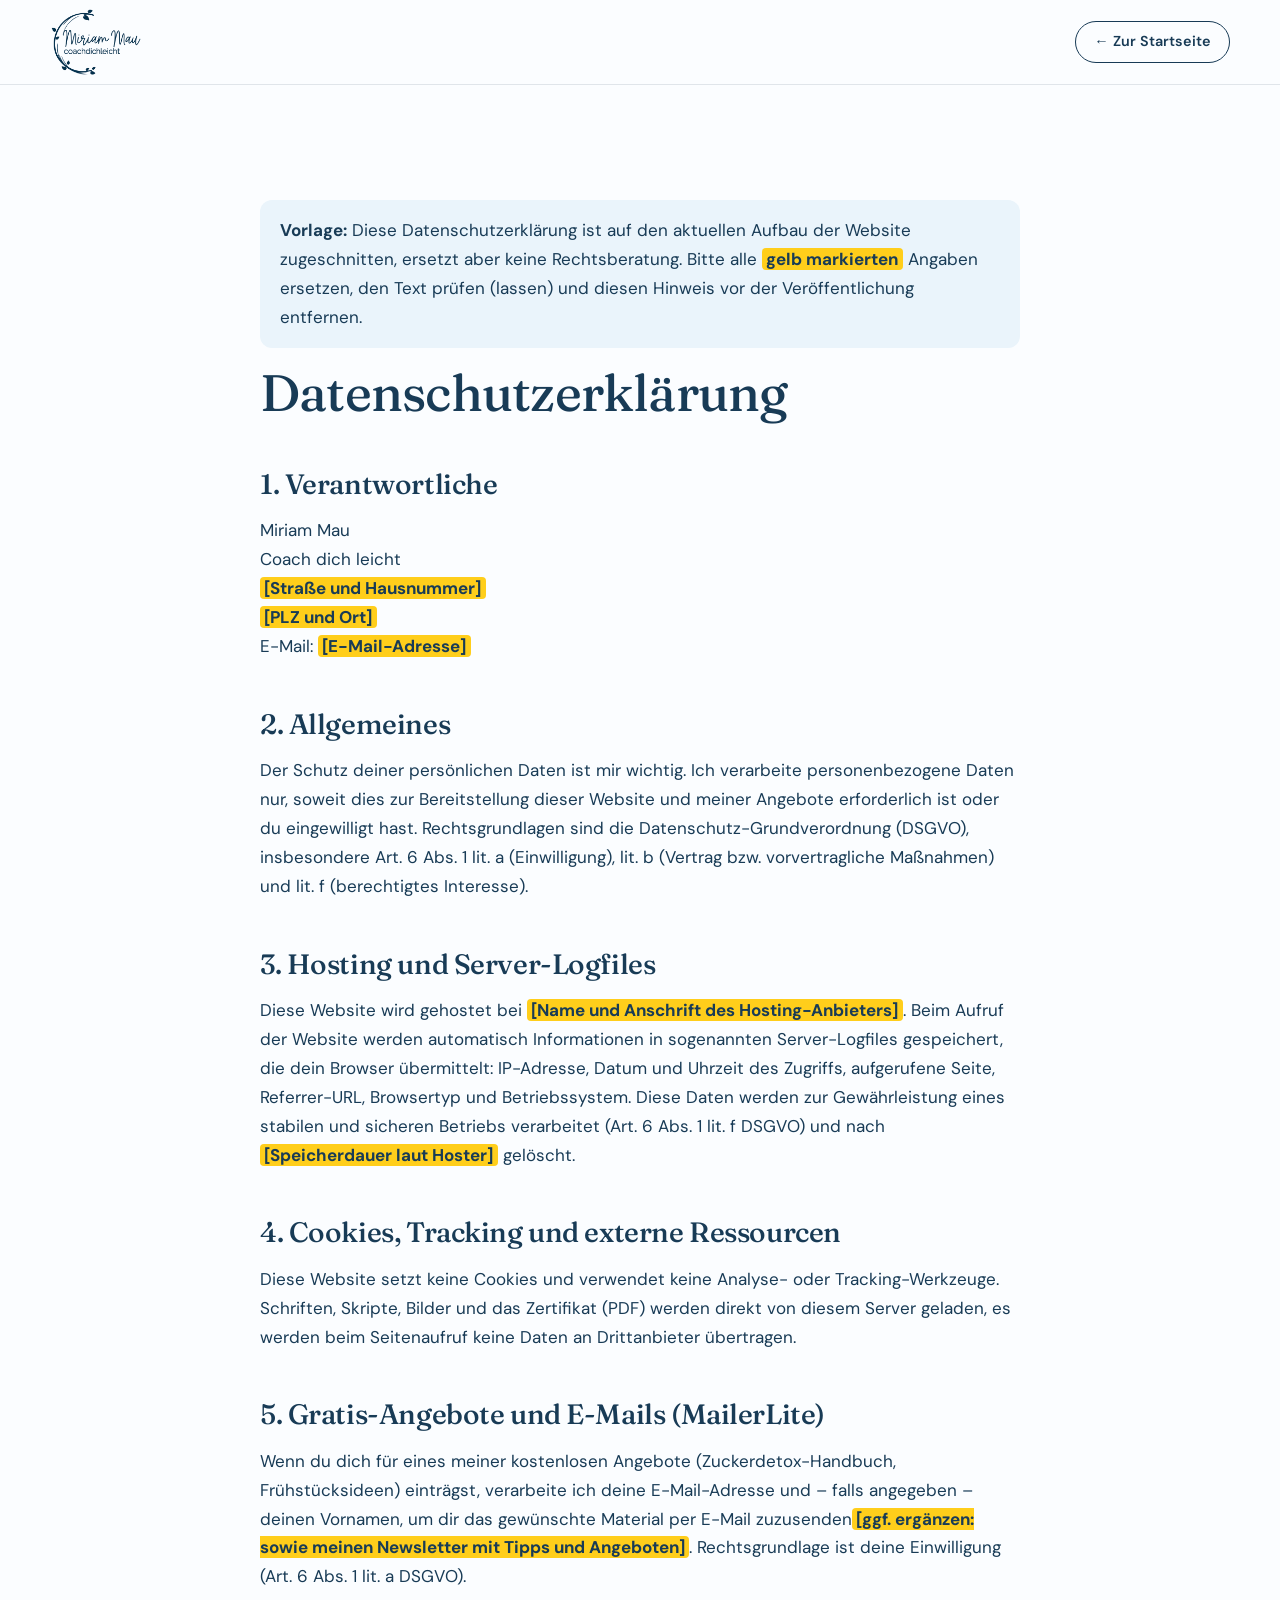
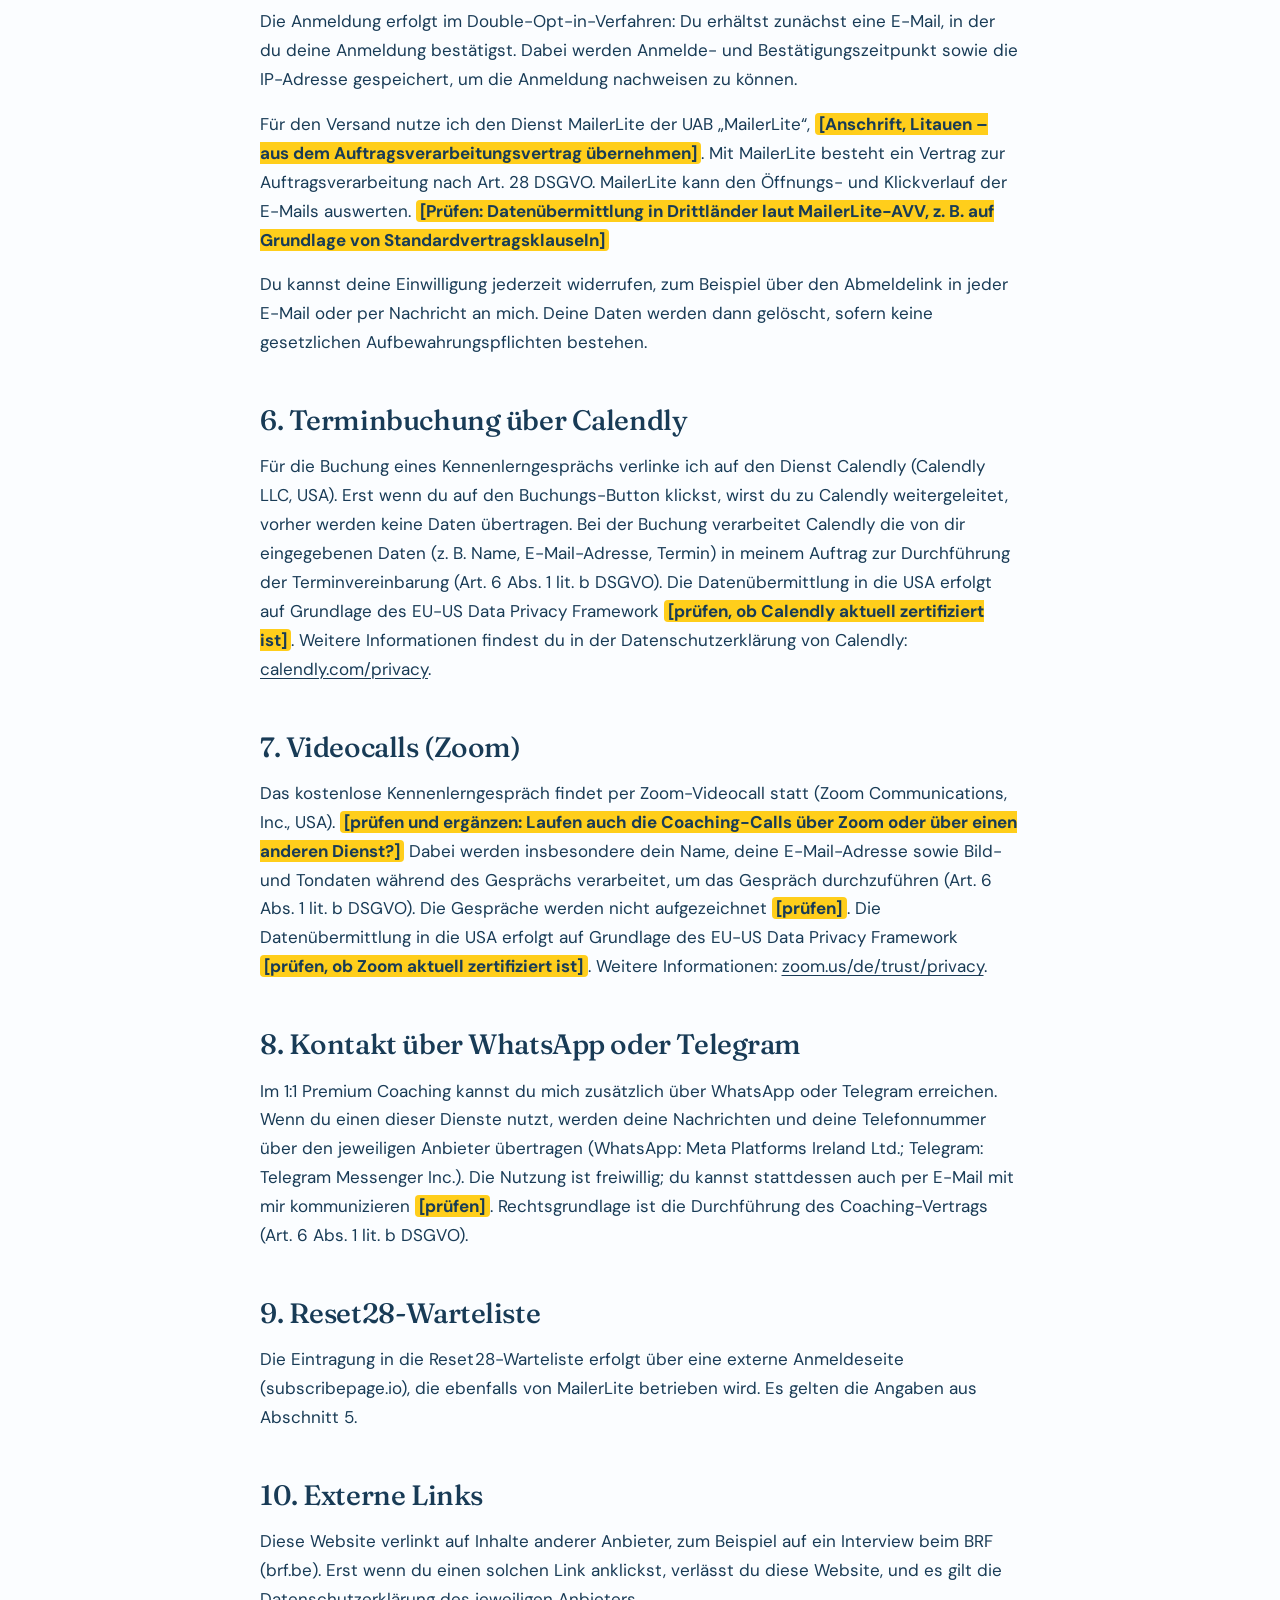
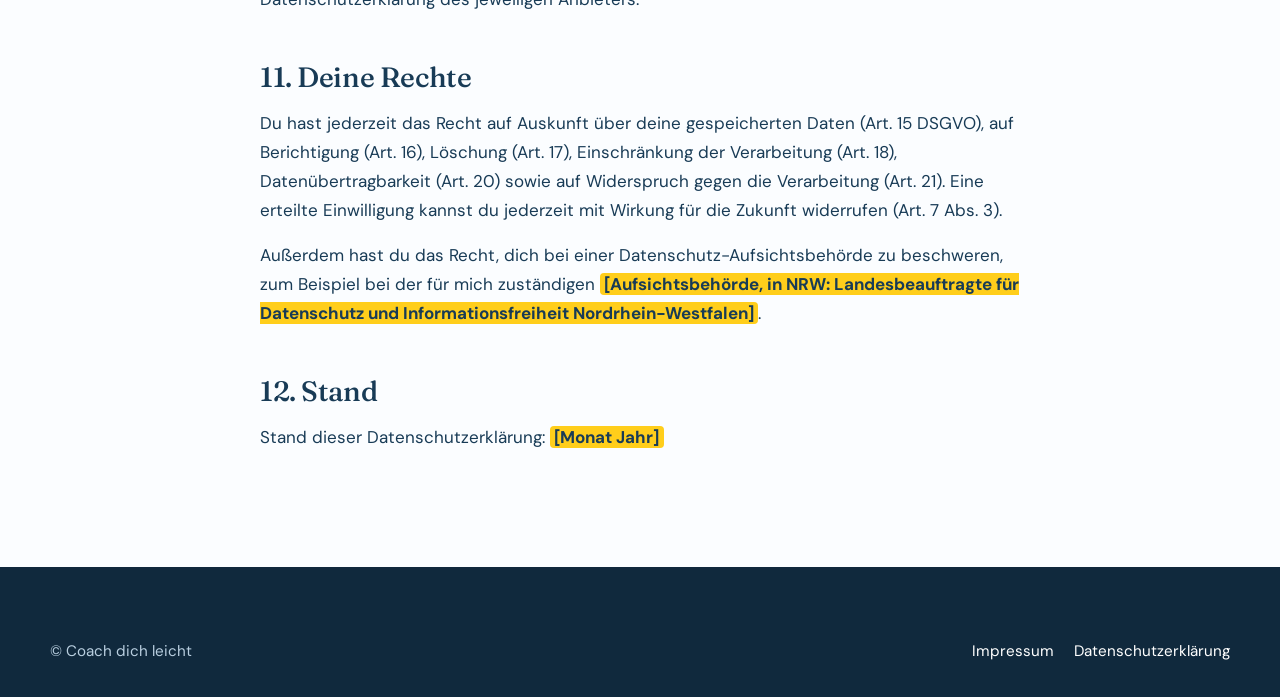
==== commit 216c3585: "Native Animationen statt GSAP, Inhalte geprüft, Datenschutz ergänzt - Einflug-Animationen als CSS-Ke" ====
--- a/datenschutz.html
+++ b/datenschutz.html
@@ -58,17 +58,23 @@
         <h2>6. Terminbuchung über Calendly</h2>
         <p>Für die Buchung eines Kennenlerngesprächs verlinke ich auf den Dienst Calendly (Calendly LLC, USA). Erst wenn du auf den Buchungs-Button klickst, wirst du zu Calendly weitergeleitet, vorher werden keine Daten übertragen. Bei der Buchung verarbeitet Calendly die von dir eingegebenen Daten (z. B. Name, E-Mail-Adresse, Termin) in meinem Auftrag zur Durchführung der Terminvereinbarung (Art. 6 Abs. 1 lit. b DSGVO). Die Datenübermittlung in die USA erfolgt auf Grundlage des EU-US Data Privacy Framework <span class="placeholder">[prüfen, ob Calendly aktuell zertifiziert ist]</span>. Weitere Informationen findest du in der Datenschutzerklärung von Calendly: <a href="https://calendly.com/privacy" target="_blank" rel="noopener noreferrer">calendly.com/privacy</a>.</p>
 
-        <h2>7. Reset28-Warteliste</h2>
+        <h2>7. Videocalls (Zoom)</h2>
+        <p>Das kostenlose Kennenlerngespräch findet per Zoom-Videocall statt (Zoom Communications, Inc., USA). <span class="placeholder">[prüfen und ergänzen: Laufen auch die Coaching-Calls über Zoom oder über einen anderen Dienst?]</span> Dabei werden insbesondere dein Name, deine E-Mail-Adresse sowie Bild- und Tondaten während des Gesprächs verarbeitet, um das Gespräch durchzuführen (Art. 6 Abs. 1 lit. b DSGVO). Die Gespräche werden nicht aufgezeichnet <span class="placeholder">[prüfen]</span>. Die Datenübermittlung in die USA erfolgt auf Grundlage des EU-US Data Privacy Framework <span class="placeholder">[prüfen, ob Zoom aktuell zertifiziert ist]</span>. Weitere Informationen: <a href="https://zoom.us/de/trust/privacy/" target="_blank" rel="noopener noreferrer">zoom.us/de/trust/privacy</a>.</p>
+
+        <h2>8. Kontakt über WhatsApp oder Telegram</h2>
+        <p>Im 1:1 Premium Coaching kannst du mich zusätzlich über WhatsApp oder Telegram erreichen. Wenn du einen dieser Dienste nutzt, werden deine Nachrichten und deine Telefonnummer über den jeweiligen Anbieter übertragen (WhatsApp: Meta Platforms Ireland Ltd.; Telegram: Telegram Messenger Inc.). Die Nutzung ist freiwillig; du kannst stattdessen auch per E-Mail mit mir kommunizieren <span class="placeholder">[prüfen]</span>. Rechtsgrundlage ist die Durchführung des Coaching-Vertrags (Art. 6 Abs. 1 lit. b DSGVO).</p>
+
+        <h2>9. Reset28-Warteliste</h2>
         <p>Die Eintragung in die Reset28-Warteliste erfolgt über eine externe Anmeldeseite (subscribepage.io), die ebenfalls von MailerLite betrieben wird. Es gelten die Angaben aus Abschnitt 5.</p>
 
-        <h2>8. Externe Links</h2>
+        <h2>10. Externe Links</h2>
         <p>Diese Website verlinkt auf Inhalte anderer Anbieter, zum Beispiel auf ein Interview beim BRF (brf.be). Erst wenn du einen solchen Link anklickst, verlässt du diese Website, und es gilt die Datenschutzerklärung des jeweiligen Anbieters.</p>
 
-        <h2>9. Deine Rechte</h2>
+        <h2>11. Deine Rechte</h2>
         <p>Du hast jederzeit das Recht auf Auskunft über deine gespeicherten Daten (Art. 15 DSGVO), auf Berichtigung (Art. 16), Löschung (Art. 17), Einschränkung der Verarbeitung (Art. 18), Datenübertragbarkeit (Art. 20) sowie auf Widerspruch gegen die Verarbeitung (Art. 21). Eine erteilte Einwilligung kannst du jederzeit mit Wirkung für die Zukunft widerrufen (Art. 7 Abs. 3).</p>
         <p>Außerdem hast du das Recht, dich bei einer Datenschutz-Aufsichtsbehörde zu beschweren, zum Beispiel bei der für mich zuständigen <span class="placeholder">[Aufsichtsbehörde, in NRW: Landesbeauftragte für Datenschutz und Informationsfreiheit Nordrhein-Westfalen]</span>.</p>
 
-        <h2>10. Stand</h2>
+        <h2>12. Stand</h2>
         <p>Stand dieser Datenschutzerklärung: <span class="placeholder">[Monat Jahr]</span></p>
       </div>
     </section>
--- a/style.css
+++ b/style.css
@@ -1611,23 +1611,93 @@
   background: var(--sky);
 }
 
-/* ---------- Animation support ---------- */
-/* Hidden until GSAP takes over (see inline script in <head>) */
-.anim-pending .hero-text .eyebrow,
-.anim-pending .hero-buttons,
-.anim-pending .hero-facts,
-.anim-pending .fade-up,
-.anim-pending .slide-left,
-.anim-pending .slide-right {
-  opacity: 0;
-}
-
-/* While GSAP flies an element in, its own CSS transitions must not chase
-   the animated values – that caused visible jitter. */
-.gsap-active .fade-up:not(.is-revealed),
-.gsap-active .slide-left:not(.is-revealed),
-.gsap-active .slide-right:not(.is-revealed) {
-  transition: none !important;
+/* ---------- Motion ----------
+   Fly-ins animate `translate` and `opacity` only (compositor-friendly).
+   Hover effects use `transform`, so the two never interfere.
+   Hidden start states apply only while <html> has .motion-ready, which the
+   inline script in <head> sets – without JavaScript everything is visible. */
+@keyframes reveal {
+  from {
+    opacity: 0;
+    translate: var(--reveal-from);
+  }
+
+  to {
+    opacity: 1;
+    translate: 0 0;
+  }
+}
+
+@keyframes rise {
+  from {
+    translate: 0 var(--rise-distance);
+  }
+
+  to {
+    translate: 0 0;
+  }
+}
+
+:root {
+  --ease-out: cubic-bezier(0.22, 1, 0.36, 1);
+  --reveal-distance: 44px;
+  --rise-distance: 26px;
+}
+
+.fade-up {
+  --reveal-from: 0 var(--reveal-distance);
+}
+
+.slide-left {
+  --reveal-from: calc(var(--reveal-distance) * -1.4) 0;
+}
+
+.slide-right {
+  --reveal-from: calc(var(--reveal-distance) * 1.4) 0;
+}
+
+@media (prefers-reduced-motion: no-preference) {
+  .motion-ready .fade-up:not(.is-revealed),
+  .motion-ready .slide-left:not(.is-revealed),
+  .motion-ready .slide-right:not(.is-revealed) {
+    opacity: 0;
+  }
+
+  .motion-ready .is-revealed {
+    animation: reveal 1s var(--ease-out) var(--reveal-delay, 0s) backwards;
+  }
+
+  /* Hero: headline, intro and portrait are visible at once and only glide
+     (they are the largest elements and must count as painted immediately). */
+  .motion-ready .hero-text h1,
+  .motion-ready .hero-subline,
+  .motion-ready .hero-portrait img {
+    animation: rise 1.1s var(--ease-out) backwards;
+  }
+
+  .motion-ready .hero-subline {
+    animation-delay: 0.08s;
+  }
+
+  .motion-ready .hero-text .eyebrow,
+  .motion-ready .hero-buttons,
+  .motion-ready .hero-facts,
+  .motion-ready .hero-badge {
+    --reveal-from: 0 22px;
+    animation: reveal 1s var(--ease-out) backwards;
+  }
+
+  .motion-ready .hero-buttons {
+    animation-delay: 0.2s;
+  }
+
+  .motion-ready .hero-facts {
+    animation-delay: 0.3s;
+  }
+
+  .motion-ready .hero-badge {
+    animation-delay: 0.6s;
+  }
 }
 
 /* ---------- Tablet ---------- */
@@ -1767,6 +1837,11 @@
 }
 
 @media (max-width: 767px) {
+  :root {
+    --reveal-distance: 28px;
+    --rise-distance: 18px;
+  }
+
   .hero-portrait {
     width: min(82%, 360px);
   }
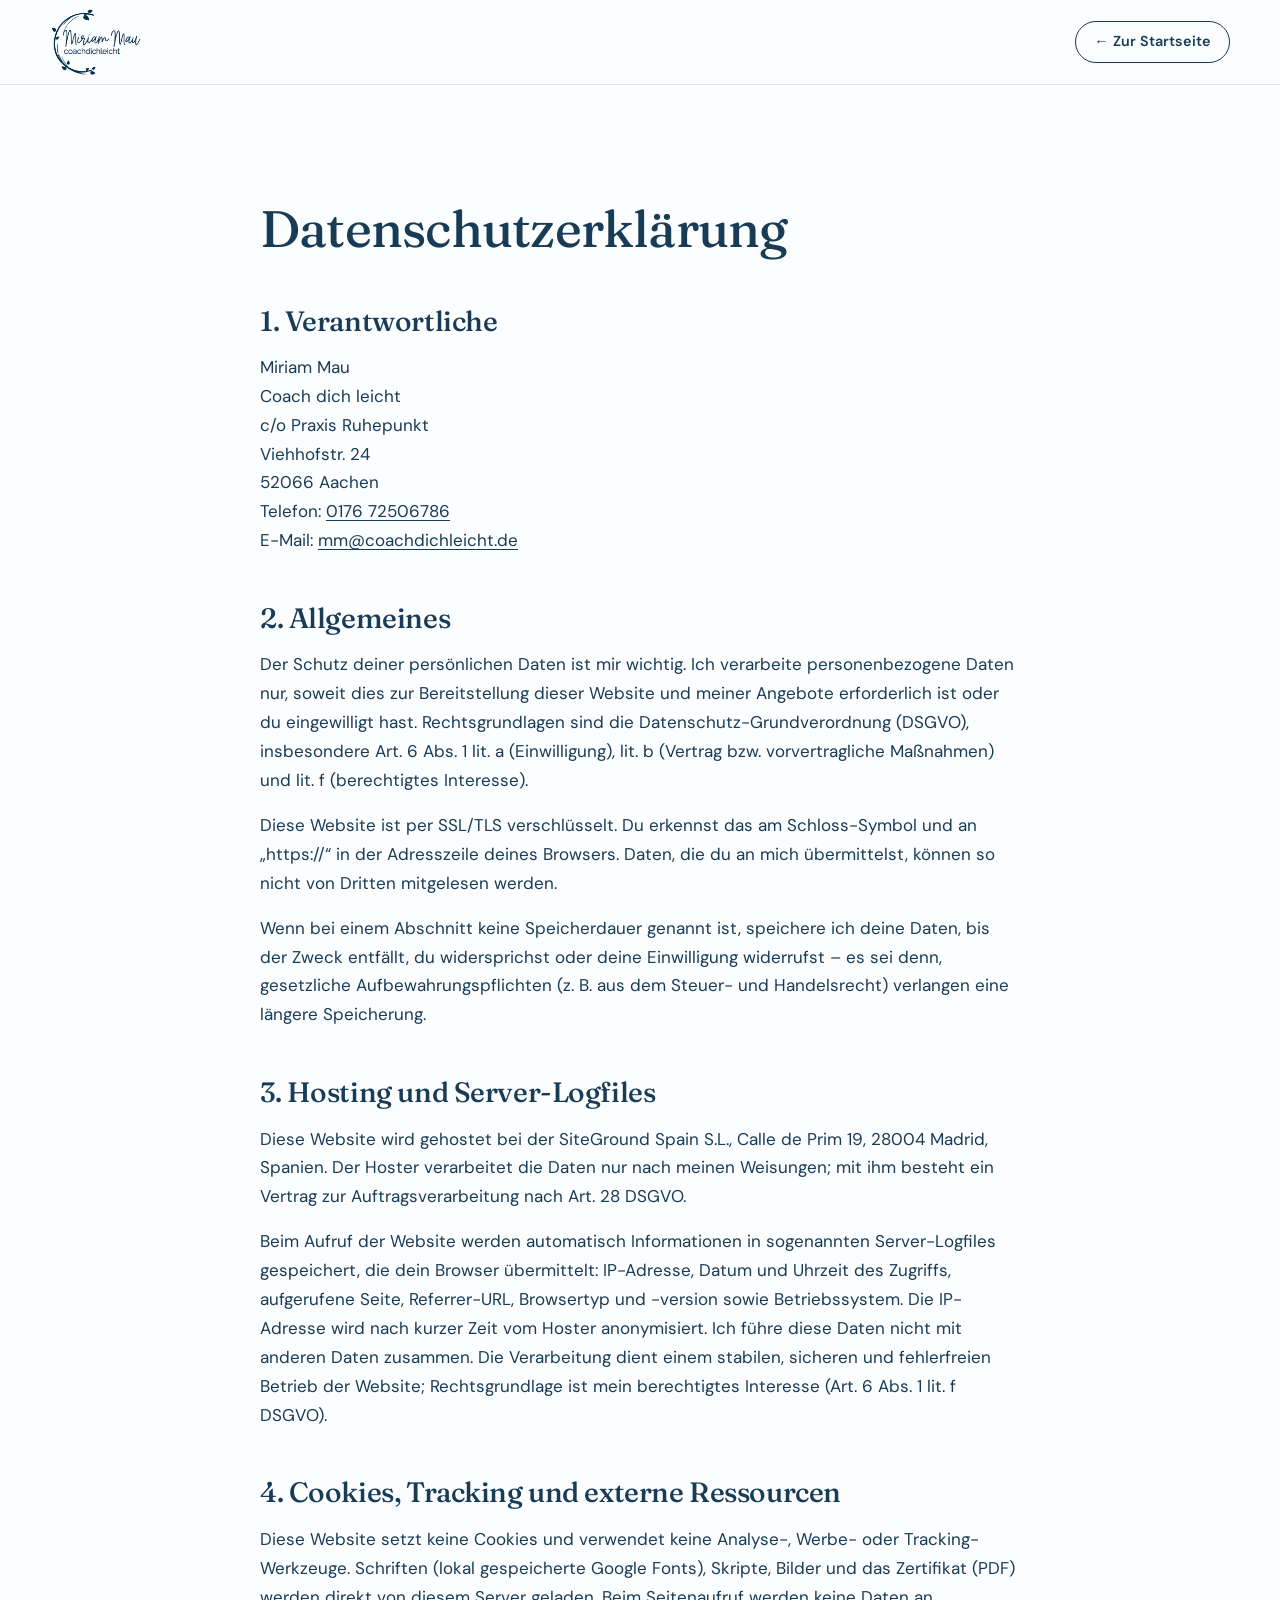
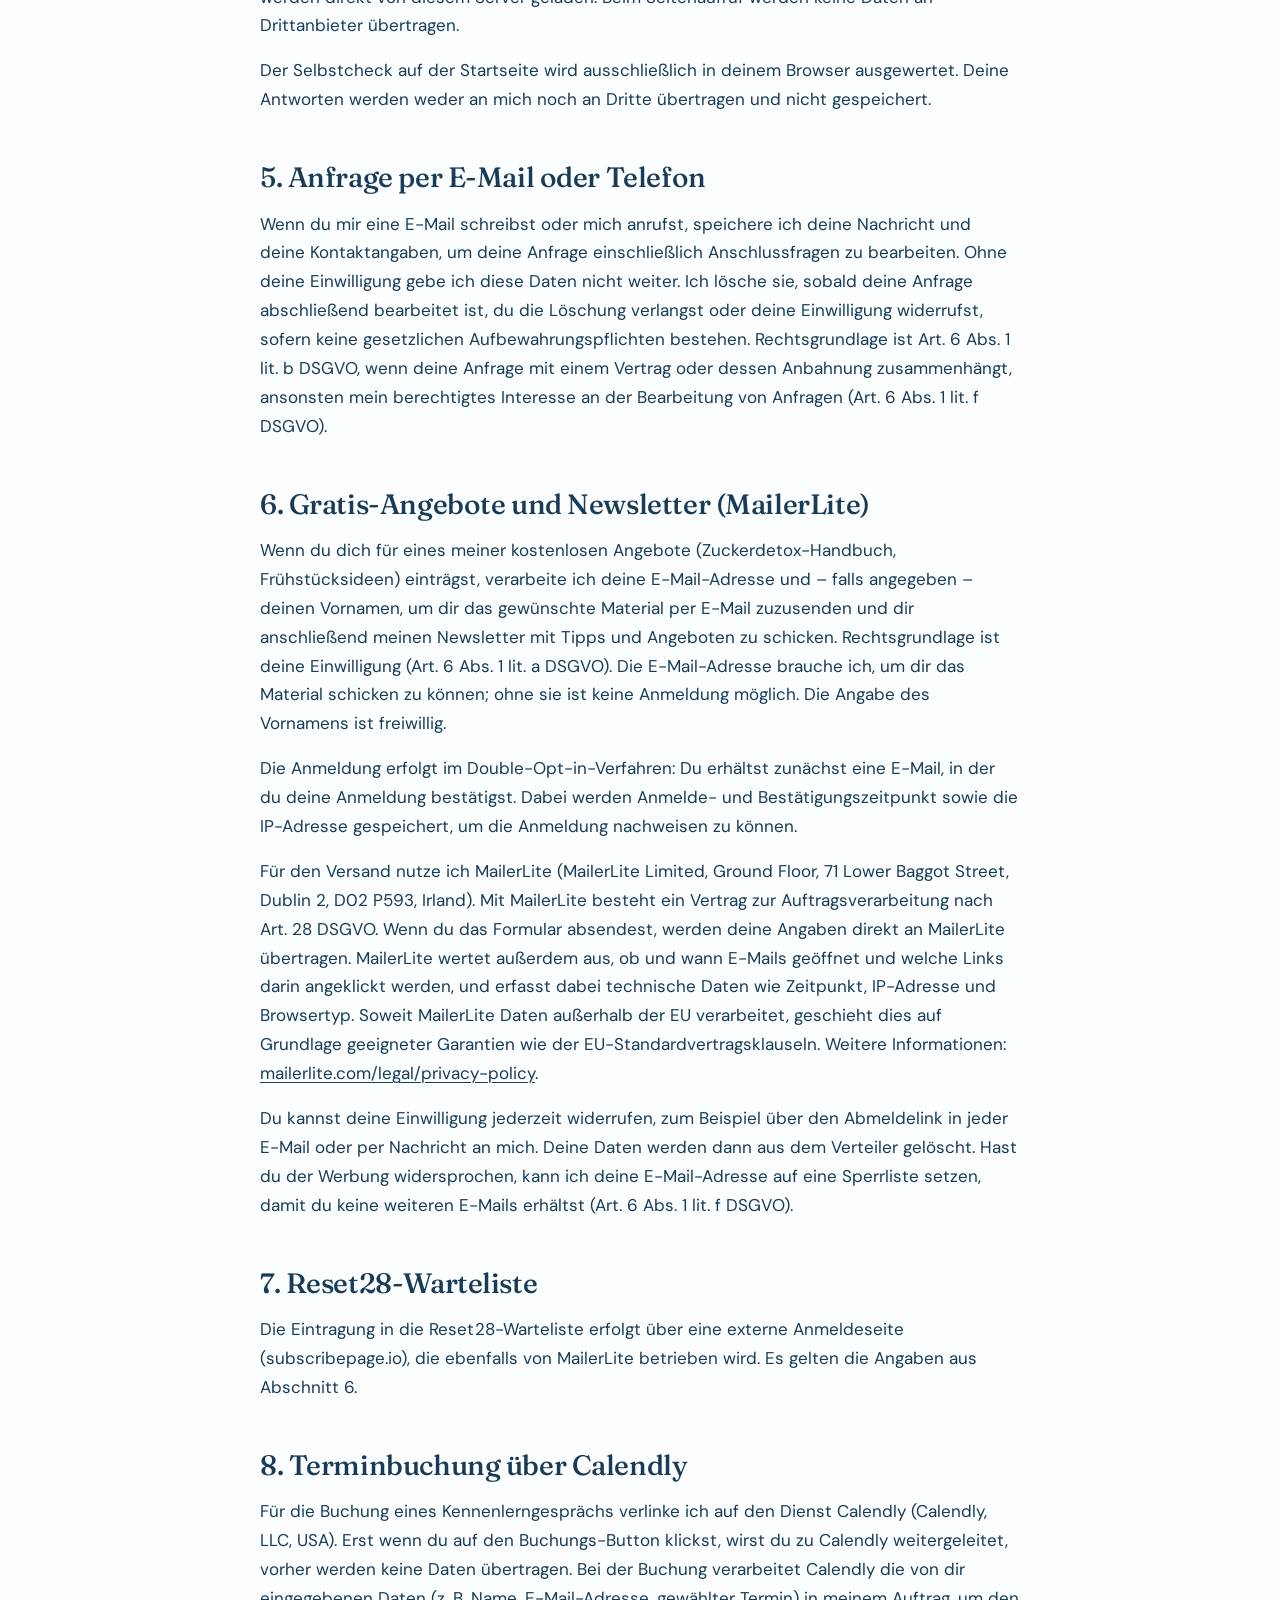
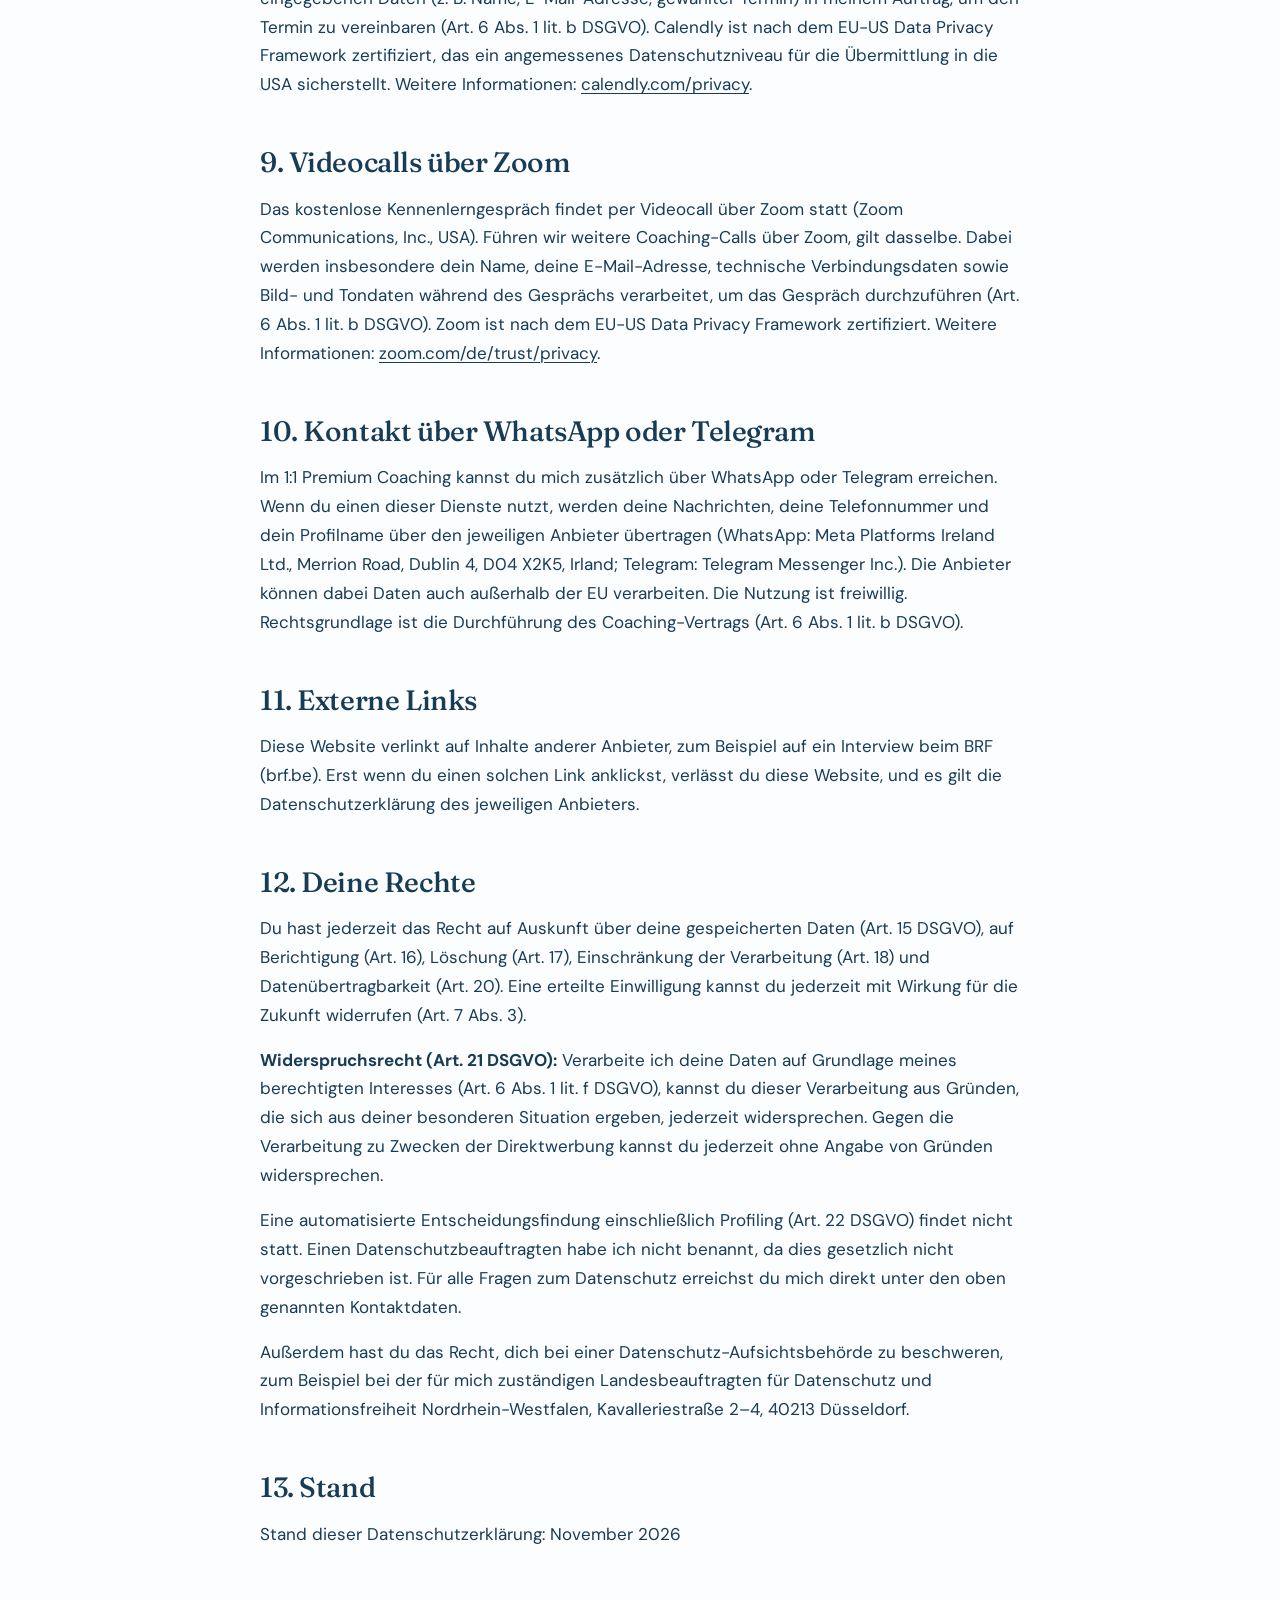
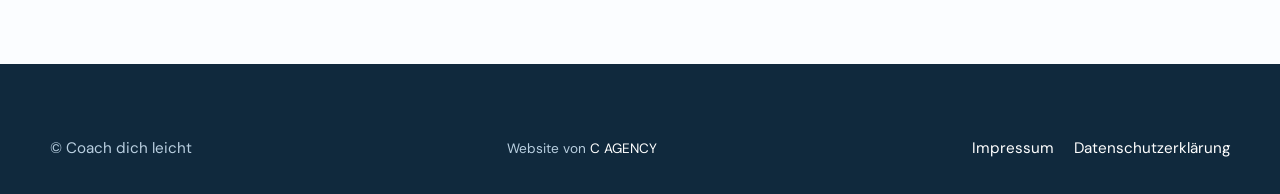
==== commit 1d02626e: "Impressum und Datenschutz ausgefüllt, Hinweis auf C AGENCY - Impressum mit den Angaben aus dem bishe" ====
--- a/datenschutz.html
+++ b/datenschutz.html
@@ -25,57 +25,64 @@
   <main id="main-content" tabindex="-1">
     <section class="section">
       <div class="page-container legal-page">
-        <!-- VORLAGE: Alle gelb markierten Platzhalter ersetzen, Angaben prüfen (lassen)
-             und diesen Hinweiskasten vor der Veröffentlichung löschen. -->
-        <p class="legal-note"><strong>Vorlage:</strong> Diese Datenschutzerklärung ist auf den aktuellen Aufbau der Website zugeschnitten, ersetzt aber keine Rechtsberatung. Bitte alle <span class="placeholder">gelb markierten</span> Angaben ersetzen, den Text prüfen (lassen) und diesen Hinweis vor der Veröffentlichung entfernen.</p>
-
         <h1>Datenschutzerklärung</h1>
 
         <h2>1. Verantwortliche</h2>
         <p>
           Miriam Mau<br>
           Coach dich leicht<br>
-          <span class="placeholder">[Straße und Hausnummer]</span><br>
-          <span class="placeholder">[PLZ und Ort]</span><br>
-          E-Mail: <span class="placeholder">[E-Mail-Adresse]</span>
+          c/o Praxis Ruhepunkt<br>
+          Viehhofstr. 24<br>
+          52066 Aachen<br>
+          Telefon: <a href="tel:+4917672506786">0176 72506786</a><br>
+          E-Mail: <a href="mailto:mm@coachdichleicht.de">mm@coachdichleicht.de</a>
         </p>
 
         <h2>2. Allgemeines</h2>
         <p>Der Schutz deiner persönlichen Daten ist mir wichtig. Ich verarbeite personenbezogene Daten nur, soweit dies zur Bereitstellung dieser Website und meiner Angebote erforderlich ist oder du eingewilligt hast. Rechtsgrundlagen sind die Datenschutz-Grundverordnung (DSGVO), insbesondere Art. 6 Abs. 1 lit. a (Einwilligung), lit. b (Vertrag bzw. vorvertragliche Maßnahmen) und lit. f (berechtigtes Interesse).</p>
+        <p>Diese Website ist per SSL/TLS verschlüsselt. Du erkennst das am Schloss-Symbol und an „https://“ in der Adresszeile deines Browsers. Daten, die du an mich übermittelst, können so nicht von Dritten mitgelesen werden.</p>
+        <p>Wenn bei einem Abschnitt keine Speicherdauer genannt ist, speichere ich deine Daten, bis der Zweck entfällt, du widersprichst oder deine Einwilligung widerrufst – es sei denn, gesetzliche Aufbewahrungspflichten (z. B. aus dem Steuer- und Handelsrecht) verlangen eine längere Speicherung.</p>
 
         <h2>3. Hosting und Server-Logfiles</h2>
-        <p>Diese Website wird gehostet bei <span class="placeholder">[Name und Anschrift des Hosting-Anbieters]</span>. Beim Aufruf der Website werden automatisch Informationen in sogenannten Server-Logfiles gespeichert, die dein Browser übermittelt: IP-Adresse, Datum und Uhrzeit des Zugriffs, aufgerufene Seite, Referrer-URL, Browsertyp und Betriebssystem. Diese Daten werden zur Gewährleistung eines stabilen und sicheren Betriebs verarbeitet (Art. 6 Abs. 1 lit. f DSGVO) und nach <span class="placeholder">[Speicherdauer laut Hoster]</span> gelöscht.</p>
+        <p>Diese Website wird gehostet bei der SiteGround Spain S.L., Calle de Prim 19, 28004 Madrid, Spanien. Der Hoster verarbeitet die Daten nur nach meinen Weisungen; mit ihm besteht ein Vertrag zur Auftragsverarbeitung nach Art. 28 DSGVO.</p>
+        <p>Beim Aufruf der Website werden automatisch Informationen in sogenannten Server-Logfiles gespeichert, die dein Browser übermittelt: IP-Adresse, Datum und Uhrzeit des Zugriffs, aufgerufene Seite, Referrer-URL, Browsertyp und -version sowie Betriebssystem. Die IP-Adresse wird nach kurzer Zeit vom Hoster anonymisiert. Ich führe diese Daten nicht mit anderen Daten zusammen. Die Verarbeitung dient einem stabilen, sicheren und fehlerfreien Betrieb der Website; Rechtsgrundlage ist mein berechtigtes Interesse (Art. 6 Abs. 1 lit. f DSGVO).</p>
 
         <h2>4. Cookies, Tracking und externe Ressourcen</h2>
-        <p>Diese Website setzt keine Cookies und verwendet keine Analyse- oder Tracking-Werkzeuge. Schriften, Skripte, Bilder und das Zertifikat (PDF) werden direkt von diesem Server geladen, es werden beim Seitenaufruf keine Daten an Drittanbieter übertragen.</p>
+        <p>Diese Website setzt keine Cookies und verwendet keine Analyse-, Werbe- oder Tracking-Werkzeuge. Schriften (lokal gespeicherte Google Fonts), Skripte, Bilder und das Zertifikat (PDF) werden direkt von diesem Server geladen. Beim Seitenaufruf werden keine Daten an Drittanbieter übertragen.</p>
+        <p>Der Selbstcheck auf der Startseite wird ausschließlich in deinem Browser ausgewertet. Deine Antworten werden weder an mich noch an Dritte übertragen und nicht gespeichert.</p>
 
-        <h2>5. Gratis-Angebote und E-Mails (MailerLite)</h2>
-        <p>Wenn du dich für eines meiner kostenlosen Angebote (Zuckerdetox-Handbuch, Frühstücksideen) einträgst, verarbeite ich deine E-Mail-Adresse und – falls angegeben – deinen Vornamen, um dir das gewünschte Material per E-Mail zuzusenden<span class="placeholder">[ggf. ergänzen: sowie meinen Newsletter mit Tipps und Angeboten]</span>. Rechtsgrundlage ist deine Einwilligung (Art. 6 Abs. 1 lit. a DSGVO).</p>
+        <h2>5. Anfrage per E-Mail oder Telefon</h2>
+        <p>Wenn du mir eine E-Mail schreibst oder mich anrufst, speichere ich deine Nachricht und deine Kontaktangaben, um deine Anfrage einschließlich Anschlussfragen zu bearbeiten. Ohne deine Einwilligung gebe ich diese Daten nicht weiter. Ich lösche sie, sobald deine Anfrage abschließend bearbeitet ist, du die Löschung verlangst oder deine Einwilligung widerrufst, sofern keine gesetzlichen Aufbewahrungspflichten bestehen. Rechtsgrundlage ist Art. 6 Abs. 1 lit. b DSGVO, wenn deine Anfrage mit einem Vertrag oder dessen Anbahnung zusammenhängt, ansonsten mein berechtigtes Interesse an der Bearbeitung von Anfragen (Art. 6 Abs. 1 lit. f DSGVO).</p>
+
+        <h2>6. Gratis-Angebote und Newsletter (MailerLite)</h2>
+        <p>Wenn du dich für eines meiner kostenlosen Angebote (Zuckerdetox-Handbuch, Frühstücksideen) einträgst, verarbeite ich deine E-Mail-Adresse und – falls angegeben – deinen Vornamen, um dir das gewünschte Material per E-Mail zuzusenden und dir anschließend meinen Newsletter mit Tipps und Angeboten zu schicken. Rechtsgrundlage ist deine Einwilligung (Art. 6 Abs. 1 lit. a DSGVO). Die E-Mail-Adresse brauche ich, um dir das Material schicken zu können; ohne sie ist keine Anmeldung möglich. Die Angabe des Vornamens ist freiwillig.</p>
         <p>Die Anmeldung erfolgt im Double-Opt-in-Verfahren: Du erhältst zunächst eine E-Mail, in der du deine Anmeldung bestätigst. Dabei werden Anmelde- und Bestätigungszeitpunkt sowie die IP-Adresse gespeichert, um die Anmeldung nachweisen zu können.</p>
-        <p>Für den Versand nutze ich den Dienst MailerLite der UAB „MailerLite“, <span class="placeholder">[Anschrift, Litauen – aus dem Auftragsverarbeitungsvertrag übernehmen]</span>. Mit MailerLite besteht ein Vertrag zur Auftragsverarbeitung nach Art. 28 DSGVO. MailerLite kann den Öffnungs- und Klickverlauf der E-Mails auswerten. <span class="placeholder">[Prüfen: Datenübermittlung in Drittländer laut MailerLite-AVV, z. B. auf Grundlage von Standardvertragsklauseln]</span></p>
-        <p>Du kannst deine Einwilligung jederzeit widerrufen, zum Beispiel über den Abmeldelink in jeder E-Mail oder per Nachricht an mich. Deine Daten werden dann gelöscht, sofern keine gesetzlichen Aufbewahrungspflichten bestehen.</p>
+        <p>Für den Versand nutze ich MailerLite (MailerLite Limited, Ground Floor, 71 Lower Baggot Street, Dublin 2, D02 P593, Irland). Mit MailerLite besteht ein Vertrag zur Auftragsverarbeitung nach Art. 28 DSGVO. Wenn du das Formular absendest, werden deine Angaben direkt an MailerLite übertragen. MailerLite wertet außerdem aus, ob und wann E-Mails geöffnet und welche Links darin angeklickt werden, und erfasst dabei technische Daten wie Zeitpunkt, IP-Adresse und Browsertyp. Soweit MailerLite Daten außerhalb der EU verarbeitet, geschieht dies auf Grundlage geeigneter Garantien wie der EU-Standardvertragsklauseln. Weitere Informationen: <a href="https://www.mailerlite.com/legal/privacy-policy" target="_blank" rel="noopener noreferrer">mailerlite.com/legal/privacy-policy</a>.</p>
+        <p>Du kannst deine Einwilligung jederzeit widerrufen, zum Beispiel über den Abmeldelink in jeder E-Mail oder per Nachricht an mich. Deine Daten werden dann aus dem Verteiler gelöscht. Hast du der Werbung widersprochen, kann ich deine E-Mail-Adresse auf eine Sperrliste setzen, damit du keine weiteren E-Mails erhältst (Art. 6 Abs. 1 lit. f DSGVO).</p>
 
-        <h2>6. Terminbuchung über Calendly</h2>
-        <p>Für die Buchung eines Kennenlerngesprächs verlinke ich auf den Dienst Calendly (Calendly LLC, USA). Erst wenn du auf den Buchungs-Button klickst, wirst du zu Calendly weitergeleitet, vorher werden keine Daten übertragen. Bei der Buchung verarbeitet Calendly die von dir eingegebenen Daten (z. B. Name, E-Mail-Adresse, Termin) in meinem Auftrag zur Durchführung der Terminvereinbarung (Art. 6 Abs. 1 lit. b DSGVO). Die Datenübermittlung in die USA erfolgt auf Grundlage des EU-US Data Privacy Framework <span class="placeholder">[prüfen, ob Calendly aktuell zertifiziert ist]</span>. Weitere Informationen findest du in der Datenschutzerklärung von Calendly: <a href="https://calendly.com/privacy" target="_blank" rel="noopener noreferrer">calendly.com/privacy</a>.</p>
+        <h2>7. Reset28-Warteliste</h2>
+        <p>Die Eintragung in die Reset28-Warteliste erfolgt über eine externe Anmeldeseite (subscribepage.io), die ebenfalls von MailerLite betrieben wird. Es gelten die Angaben aus Abschnitt 6.</p>
 
-        <h2>7. Videocalls (Zoom)</h2>
-        <p>Das kostenlose Kennenlerngespräch findet per Zoom-Videocall statt (Zoom Communications, Inc., USA). <span class="placeholder">[prüfen und ergänzen: Laufen auch die Coaching-Calls über Zoom oder über einen anderen Dienst?]</span> Dabei werden insbesondere dein Name, deine E-Mail-Adresse sowie Bild- und Tondaten während des Gesprächs verarbeitet, um das Gespräch durchzuführen (Art. 6 Abs. 1 lit. b DSGVO). Die Gespräche werden nicht aufgezeichnet <span class="placeholder">[prüfen]</span>. Die Datenübermittlung in die USA erfolgt auf Grundlage des EU-US Data Privacy Framework <span class="placeholder">[prüfen, ob Zoom aktuell zertifiziert ist]</span>. Weitere Informationen: <a href="https://zoom.us/de/trust/privacy/" target="_blank" rel="noopener noreferrer">zoom.us/de/trust/privacy</a>.</p>
+        <h2>8. Terminbuchung über Calendly</h2>
+        <p>Für die Buchung eines Kennenlerngesprächs verlinke ich auf den Dienst Calendly (Calendly, LLC, USA). Erst wenn du auf den Buchungs-Button klickst, wirst du zu Calendly weitergeleitet, vorher werden keine Daten übertragen. Bei der Buchung verarbeitet Calendly die von dir eingegebenen Daten (z. B. Name, E-Mail-Adresse, gewählter Termin) in meinem Auftrag, um den Termin zu vereinbaren (Art. 6 Abs. 1 lit. b DSGVO). Calendly ist nach dem EU-US Data Privacy Framework zertifiziert, das ein angemessenes Datenschutzniveau für die Übermittlung in die USA sicherstellt. Weitere Informationen: <a href="https://calendly.com/privacy" target="_blank" rel="noopener noreferrer">calendly.com/privacy</a>.</p>
 
-        <h2>8. Kontakt über WhatsApp oder Telegram</h2>
-        <p>Im 1:1 Premium Coaching kannst du mich zusätzlich über WhatsApp oder Telegram erreichen. Wenn du einen dieser Dienste nutzt, werden deine Nachrichten und deine Telefonnummer über den jeweiligen Anbieter übertragen (WhatsApp: Meta Platforms Ireland Ltd.; Telegram: Telegram Messenger Inc.). Die Nutzung ist freiwillig; du kannst stattdessen auch per E-Mail mit mir kommunizieren <span class="placeholder">[prüfen]</span>. Rechtsgrundlage ist die Durchführung des Coaching-Vertrags (Art. 6 Abs. 1 lit. b DSGVO).</p>
+        <h2>9. Videocalls über Zoom</h2>
+        <p>Das kostenlose Kennenlerngespräch findet per Videocall über Zoom statt (Zoom Communications, Inc., USA). Führen wir weitere Coaching-Calls über Zoom, gilt dasselbe. Dabei werden insbesondere dein Name, deine E-Mail-Adresse, technische Verbindungsdaten sowie Bild- und Tondaten während des Gesprächs verarbeitet, um das Gespräch durchzuführen (Art. 6 Abs. 1 lit. b DSGVO). Zoom ist nach dem EU-US Data Privacy Framework zertifiziert. Weitere Informationen: <a href="https://www.zoom.com/de/trust/privacy/" target="_blank" rel="noopener noreferrer">zoom.com/de/trust/privacy</a>.</p>
 
-        <h2>9. Reset28-Warteliste</h2>
-        <p>Die Eintragung in die Reset28-Warteliste erfolgt über eine externe Anmeldeseite (subscribepage.io), die ebenfalls von MailerLite betrieben wird. Es gelten die Angaben aus Abschnitt 5.</p>
+        <h2>10. Kontakt über WhatsApp oder Telegram</h2>
+        <p>Im 1:1 Premium Coaching kannst du mich zusätzlich über WhatsApp oder Telegram erreichen. Wenn du einen dieser Dienste nutzt, werden deine Nachrichten, deine Telefonnummer und dein Profilname über den jeweiligen Anbieter übertragen (WhatsApp: Meta Platforms Ireland Ltd., Merrion Road, Dublin 4, D04 X2K5, Irland; Telegram: Telegram Messenger Inc.). Die Anbieter können dabei Daten auch außerhalb der EU verarbeiten. Die Nutzung ist freiwillig. Rechtsgrundlage ist die Durchführung des Coaching-Vertrags (Art. 6 Abs. 1 lit. b DSGVO).</p>
 
-        <h2>10. Externe Links</h2>
+        <h2>11. Externe Links</h2>
         <p>Diese Website verlinkt auf Inhalte anderer Anbieter, zum Beispiel auf ein Interview beim BRF (brf.be). Erst wenn du einen solchen Link anklickst, verlässt du diese Website, und es gilt die Datenschutzerklärung des jeweiligen Anbieters.</p>
 
-        <h2>11. Deine Rechte</h2>
-        <p>Du hast jederzeit das Recht auf Auskunft über deine gespeicherten Daten (Art. 15 DSGVO), auf Berichtigung (Art. 16), Löschung (Art. 17), Einschränkung der Verarbeitung (Art. 18), Datenübertragbarkeit (Art. 20) sowie auf Widerspruch gegen die Verarbeitung (Art. 21). Eine erteilte Einwilligung kannst du jederzeit mit Wirkung für die Zukunft widerrufen (Art. 7 Abs. 3).</p>
-        <p>Außerdem hast du das Recht, dich bei einer Datenschutz-Aufsichtsbehörde zu beschweren, zum Beispiel bei der für mich zuständigen <span class="placeholder">[Aufsichtsbehörde, in NRW: Landesbeauftragte für Datenschutz und Informationsfreiheit Nordrhein-Westfalen]</span>.</p>
+        <h2>12. Deine Rechte</h2>
+        <p>Du hast jederzeit das Recht auf Auskunft über deine gespeicherten Daten (Art. 15 DSGVO), auf Berichtigung (Art. 16), Löschung (Art. 17), Einschränkung der Verarbeitung (Art. 18) und Datenübertragbarkeit (Art. 20). Eine erteilte Einwilligung kannst du jederzeit mit Wirkung für die Zukunft widerrufen (Art. 7 Abs. 3).</p>
+        <p><strong>Widerspruchsrecht (Art. 21 DSGVO):</strong> Verarbeite ich deine Daten auf Grundlage meines berechtigten Interesses (Art. 6 Abs. 1 lit. f DSGVO), kannst du dieser Verarbeitung aus Gründen, die sich aus deiner besonderen Situation ergeben, jederzeit widersprechen. Gegen die Verarbeitung zu Zwecken der Direktwerbung kannst du jederzeit ohne Angabe von Gründen widersprechen.</p>
+        <p>Eine automatisierte Entscheidungsfindung einschließlich Profiling (Art. 22 DSGVO) findet nicht statt. Einen Datenschutzbeauftragten habe ich nicht benannt, da dies gesetzlich nicht vorgeschrieben ist. Für alle Fragen zum Datenschutz erreichst du mich direkt unter den oben genannten Kontaktdaten.</p>
+        <p>Außerdem hast du das Recht, dich bei einer Datenschutz-Aufsichtsbehörde zu beschweren, zum Beispiel bei der für mich zuständigen Landesbeauftragten für Datenschutz und Informationsfreiheit Nordrhein-Westfalen, Kavalleriestraße 2–4, 40213 Düsseldorf.</p>
 
-        <h2>12. Stand</h2>
-        <p>Stand dieser Datenschutzerklärung: <span class="placeholder">[Monat Jahr]</span></p>
+        <h2>13. Stand</h2>
+        <p>Stand dieser Datenschutzerklärung: November 2026</p>
       </div>
     </section>
   </main>
@@ -83,6 +90,7 @@
   <footer class="site-footer">
     <div class="page-container footer-inner footer-inner-simple">
       <p>&copy; Coach dich leicht</p>
+      <p class="footer-credit">Website von <a href="https://c-agency.cc/" rel="noopener" target="_blank">C AGENCY</a></p>
       <nav aria-label="Rechtliche Navigation" class="footer-legal">
         <a href="impressum.html">Impressum</a>
         <a href="datenschutz.html" aria-current="page">Datenschutzerklärung</a>
--- a/style.css
+++ b/style.css
@@ -1578,6 +1578,12 @@
   margin-top: 0.75rem;
 }
 
+.footer-legal .footer-credit,
+.footer-inner-simple .footer-credit {
+  margin-top: 0;
+  font-size: 0.85rem;
+}
+
 /* ---------- Legal pages ---------- */
 .legal-page {
   display: grid;
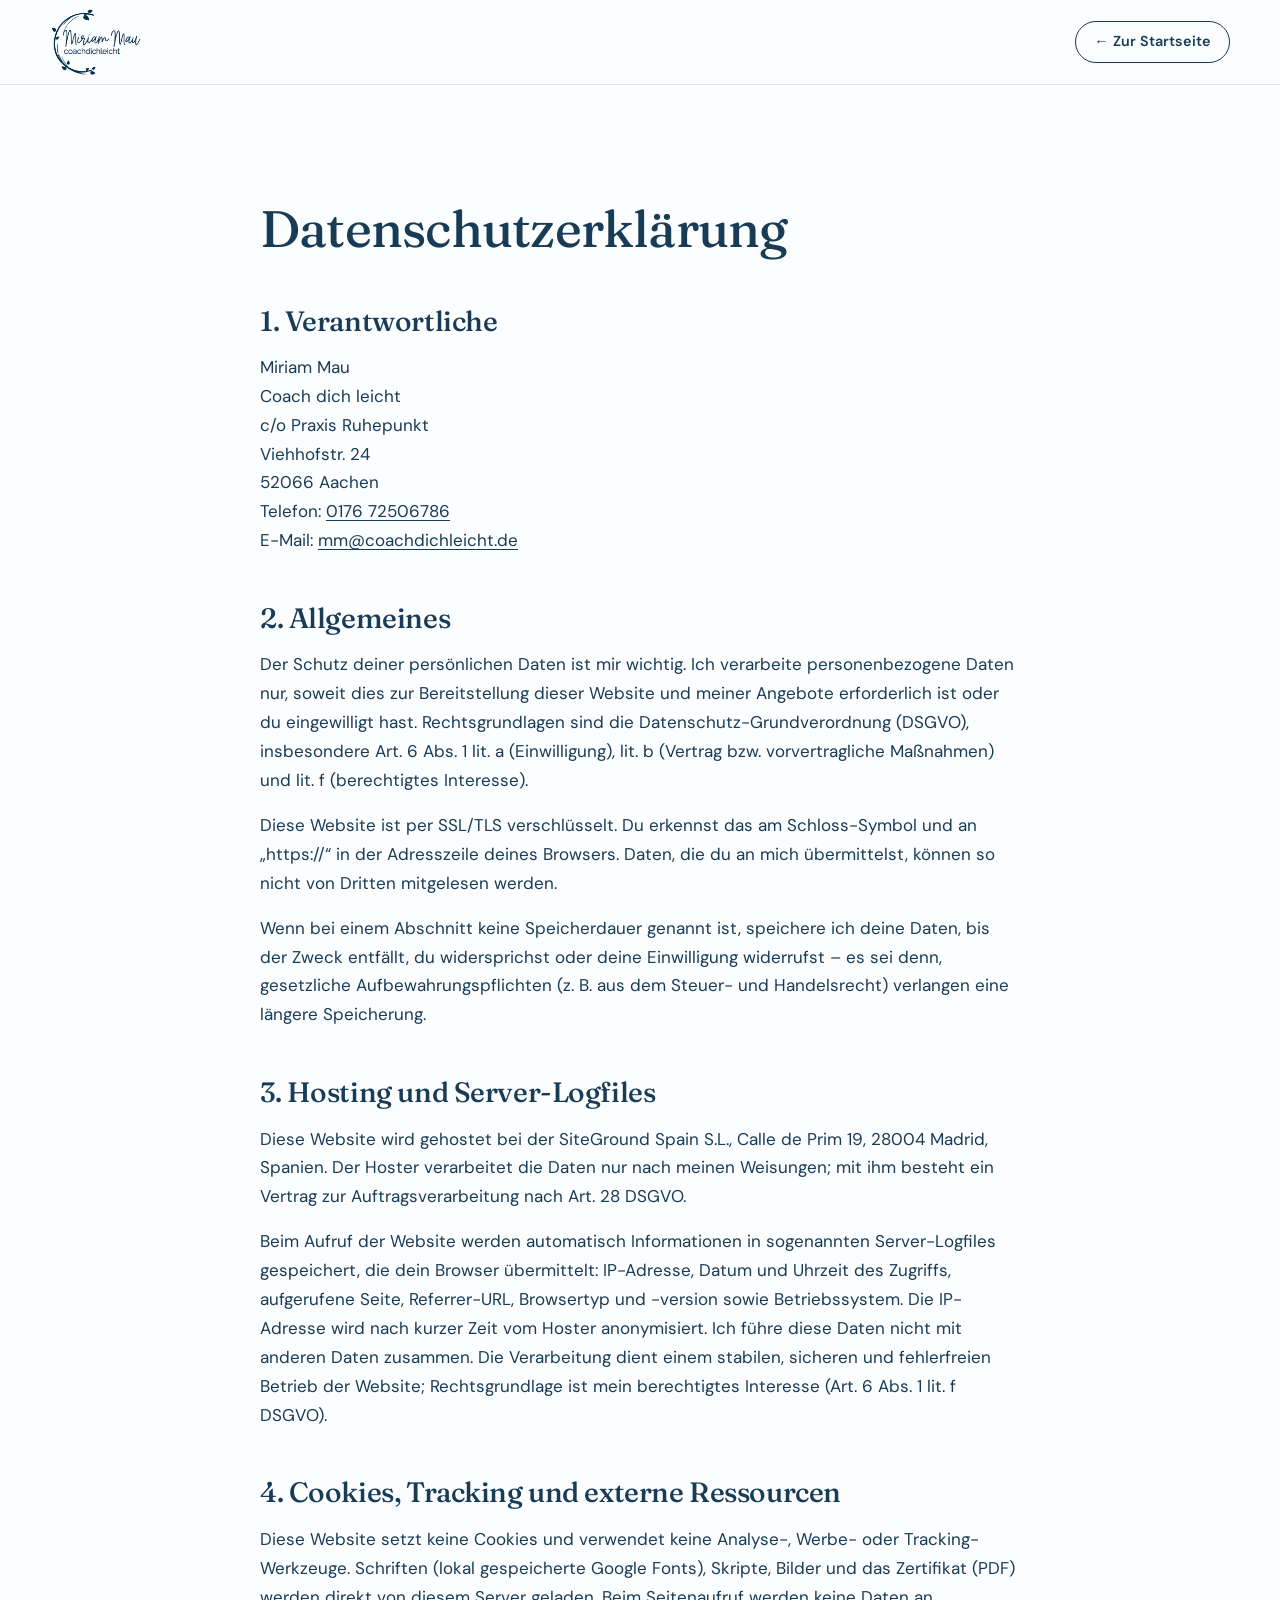
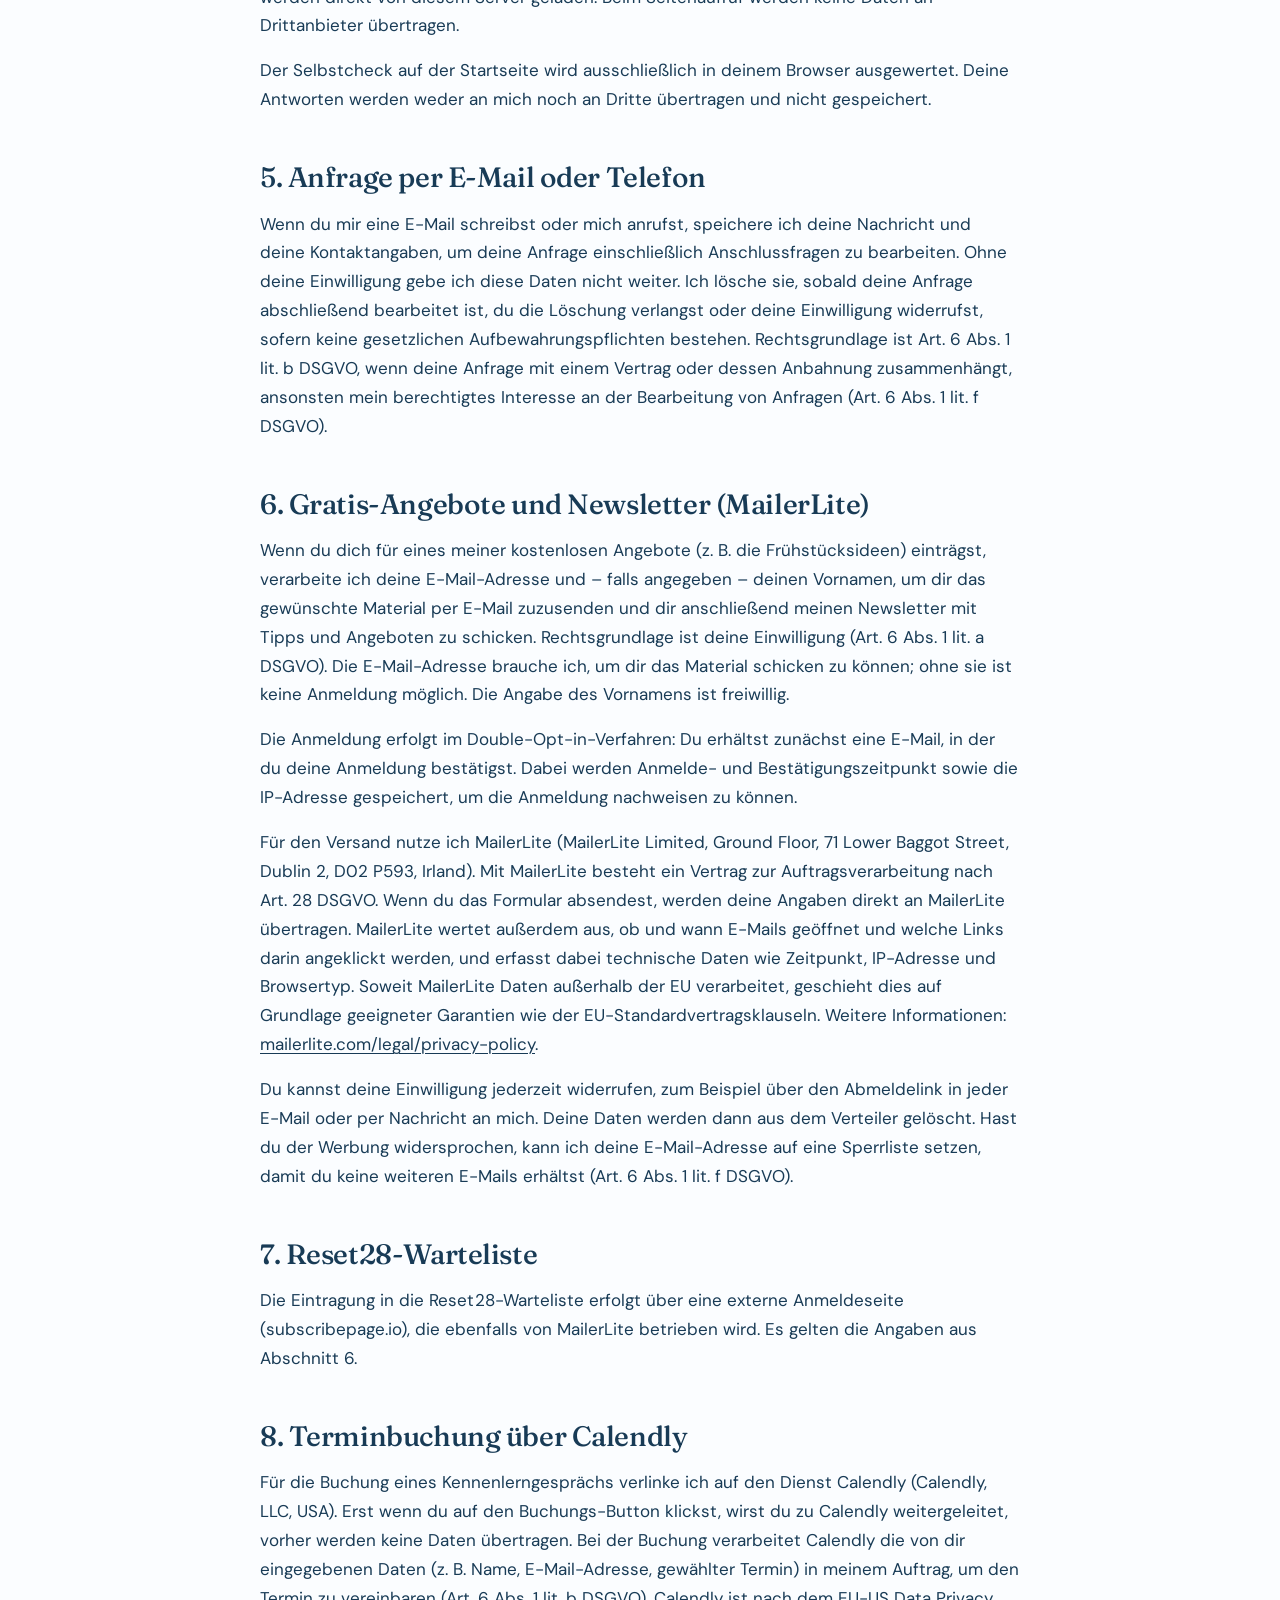
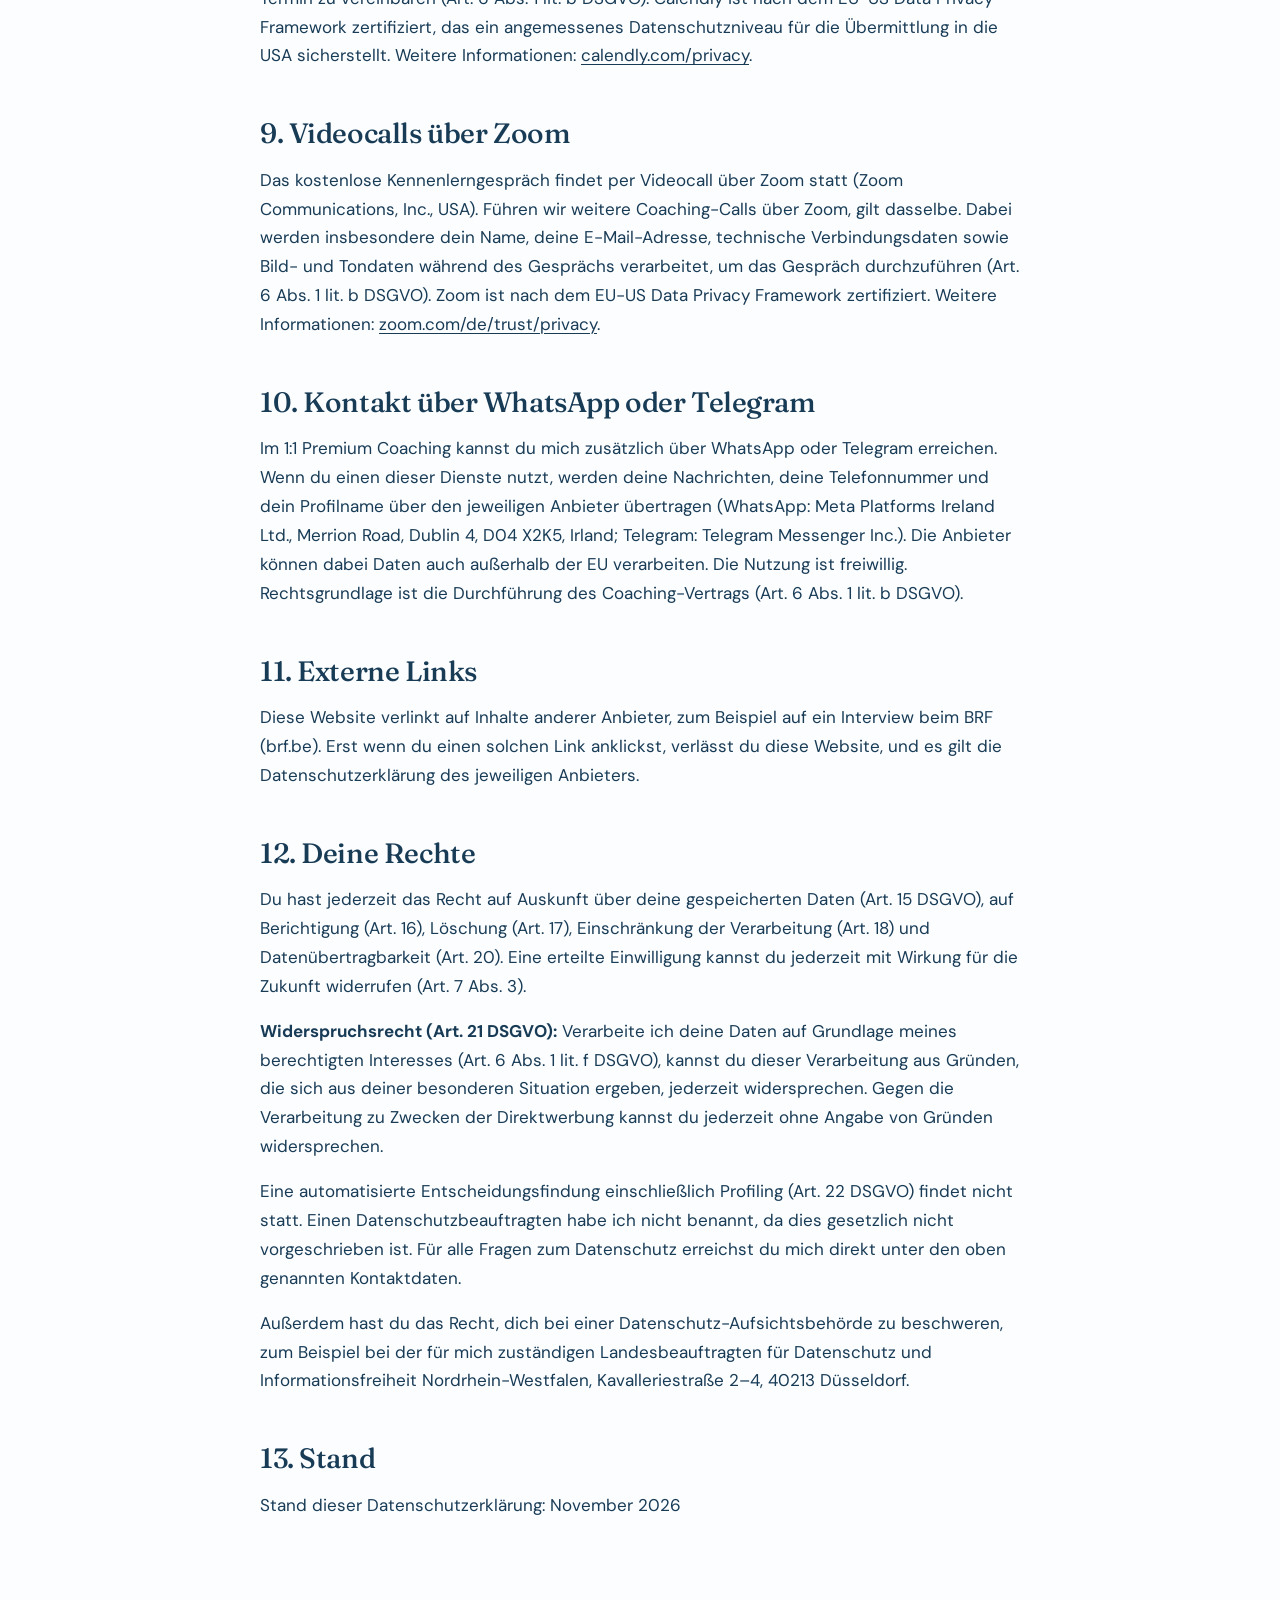
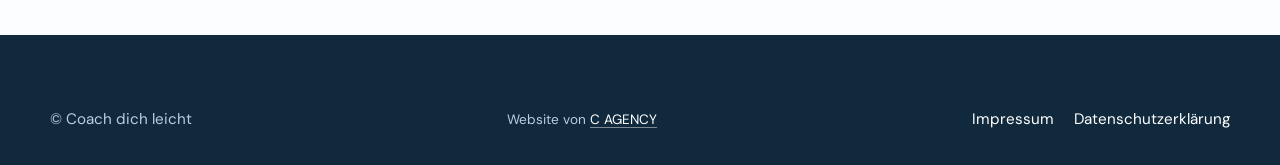
==== commit d5b6f32a: "Korrekturen von Miriam: 30 Jahre, Über mich, nur noch ein Freebie - "fast" bei 30 Jahren Intensivfac" ====
--- a/datenschutz.html
+++ b/datenschutz.html
@@ -55,7 +55,7 @@
         <p>Wenn du mir eine E-Mail schreibst oder mich anrufst, speichere ich deine Nachricht und deine Kontaktangaben, um deine Anfrage einschließlich Anschlussfragen zu bearbeiten. Ohne deine Einwilligung gebe ich diese Daten nicht weiter. Ich lösche sie, sobald deine Anfrage abschließend bearbeitet ist, du die Löschung verlangst oder deine Einwilligung widerrufst, sofern keine gesetzlichen Aufbewahrungspflichten bestehen. Rechtsgrundlage ist Art. 6 Abs. 1 lit. b DSGVO, wenn deine Anfrage mit einem Vertrag oder dessen Anbahnung zusammenhängt, ansonsten mein berechtigtes Interesse an der Bearbeitung von Anfragen (Art. 6 Abs. 1 lit. f DSGVO).</p>
 
         <h2>6. Gratis-Angebote und Newsletter (MailerLite)</h2>
-        <p>Wenn du dich für eines meiner kostenlosen Angebote (Zuckerdetox-Handbuch, Frühstücksideen) einträgst, verarbeite ich deine E-Mail-Adresse und – falls angegeben – deinen Vornamen, um dir das gewünschte Material per E-Mail zuzusenden und dir anschließend meinen Newsletter mit Tipps und Angeboten zu schicken. Rechtsgrundlage ist deine Einwilligung (Art. 6 Abs. 1 lit. a DSGVO). Die E-Mail-Adresse brauche ich, um dir das Material schicken zu können; ohne sie ist keine Anmeldung möglich. Die Angabe des Vornamens ist freiwillig.</p>
+        <p>Wenn du dich für eines meiner kostenlosen Angebote (z. B. die Frühstücksideen) einträgst, verarbeite ich deine E-Mail-Adresse und – falls angegeben – deinen Vornamen, um dir das gewünschte Material per E-Mail zuzusenden und dir anschließend meinen Newsletter mit Tipps und Angeboten zu schicken. Rechtsgrundlage ist deine Einwilligung (Art. 6 Abs. 1 lit. a DSGVO). Die E-Mail-Adresse brauche ich, um dir das Material schicken zu können; ohne sie ist keine Anmeldung möglich. Die Angabe des Vornamens ist freiwillig.</p>
         <p>Die Anmeldung erfolgt im Double-Opt-in-Verfahren: Du erhältst zunächst eine E-Mail, in der du deine Anmeldung bestätigst. Dabei werden Anmelde- und Bestätigungszeitpunkt sowie die IP-Adresse gespeichert, um die Anmeldung nachweisen zu können.</p>
         <p>Für den Versand nutze ich MailerLite (MailerLite Limited, Ground Floor, 71 Lower Baggot Street, Dublin 2, D02 P593, Irland). Mit MailerLite besteht ein Vertrag zur Auftragsverarbeitung nach Art. 28 DSGVO. Wenn du das Formular absendest, werden deine Angaben direkt an MailerLite übertragen. MailerLite wertet außerdem aus, ob und wann E-Mails geöffnet und welche Links darin angeklickt werden, und erfasst dabei technische Daten wie Zeitpunkt, IP-Adresse und Browsertyp. Soweit MailerLite Daten außerhalb der EU verarbeitet, geschieht dies auf Grundlage geeigneter Garantien wie der EU-Standardvertragsklauseln. Weitere Informationen: <a href="https://www.mailerlite.com/legal/privacy-policy" target="_blank" rel="noopener noreferrer">mailerlite.com/legal/privacy-policy</a>.</p>
         <p>Du kannst deine Einwilligung jederzeit widerrufen, zum Beispiel über den Abmeldelink in jeder E-Mail oder per Nachricht an mich. Deine Daten werden dann aus dem Verteiler gelöscht. Hast du der Werbung widersprochen, kann ich deine E-Mail-Adresse auf eine Sperrliste setzen, damit du keine weiteren E-Mails erhältst (Art. 6 Abs. 1 lit. f DSGVO).</p>
--- a/style.css
+++ b/style.css
@@ -1584,6 +1584,13 @@
   font-size: 0.85rem;
 }
 
+/* Link im Fließtext: Unterstreichung statt nur Farbe (Barrierefreiheit) */
+.footer-credit a {
+  text-decoration: underline;
+  text-decoration-color: rgba(255, 255, 255, 0.45);
+  text-underline-offset: 3px;
+}
+
 /* ---------- Legal pages ---------- */
 .legal-page {
   display: grid;
@@ -1747,8 +1754,28 @@
     grid-template-columns: repeat(3, minmax(0, 1fr));
   }
 
-  .freebies-grid {
-    grid-template-columns: repeat(2, minmax(0, 1fr));
+  /* Ein Gratis-Angebot: Karte quer – Heft links, Text und Formular rechts */
+  .freebie-card {
+    display: grid;
+    grid-template-columns: auto minmax(0, 1fr);
+    column-gap: clamp(2rem, 5vw, 4rem);
+    row-gap: 1rem;
+    align-content: start;
+  }
+
+  .freebie-card > * {
+    grid-column: 2;
+  }
+
+  .freebie-card > .freebie-cover {
+    grid-column: 1;
+    grid-row: 1 / span 5;
+    width: 190px;
+    margin: 0.5rem 0 0;
+  }
+
+  .freebie-card .custom-freebie-form-shell {
+    max-width: 34rem;
   }
 
   .reset-quotes {
